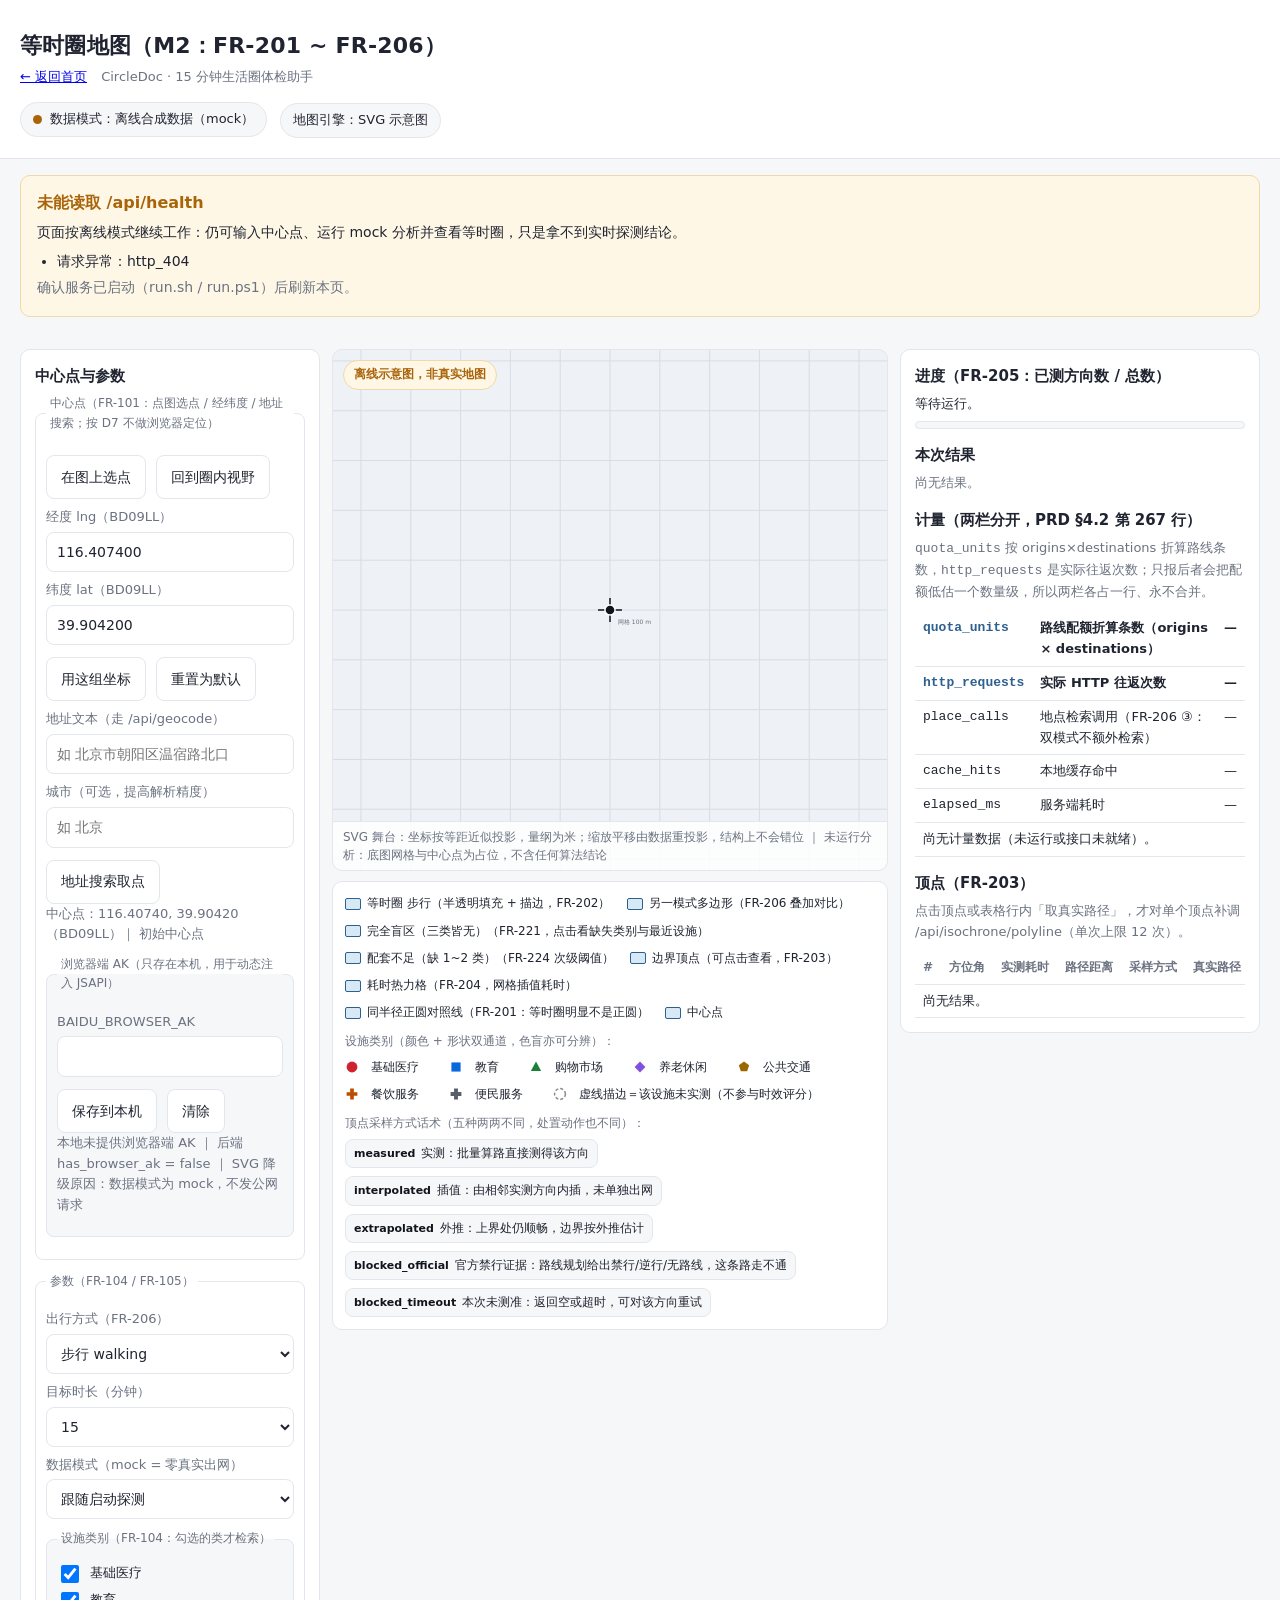
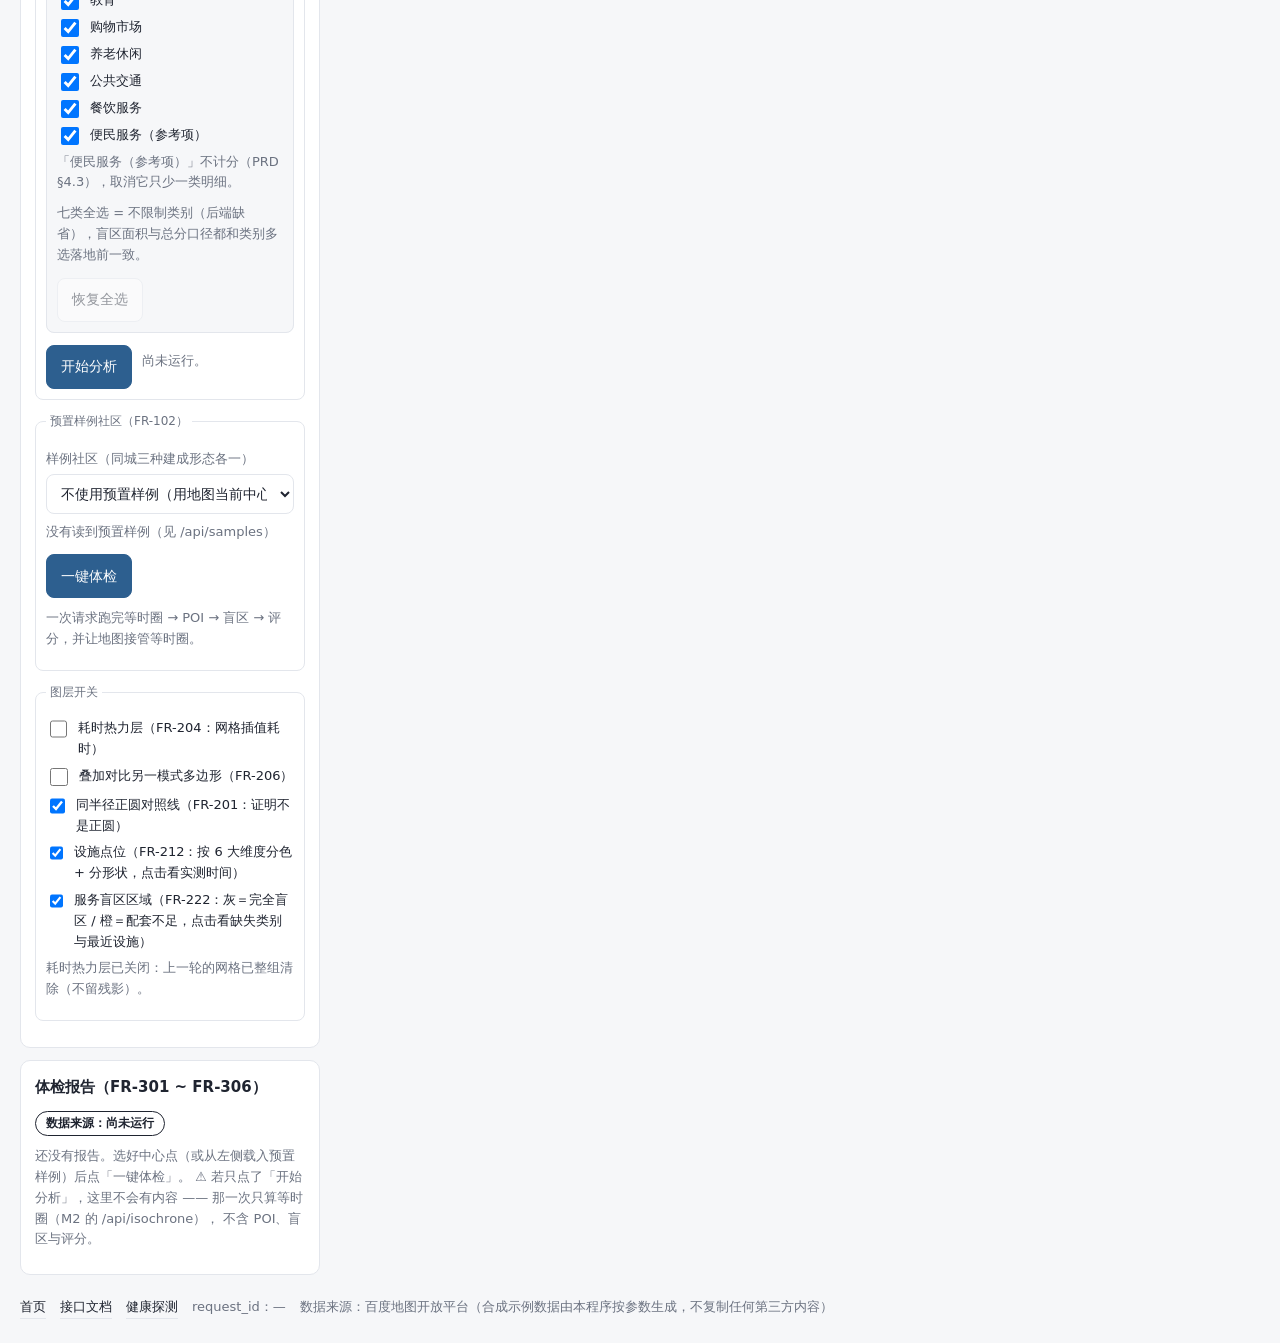
==== web/isochrone.html @ aae7b5dc "feat(mobile): FR-106 移动端底部抽屉，两档视口按 DevTools 实测回填 抽屉本体就是原有的 #controls / #readout / #report：移动端把它们转成 p" ====
<!doctype html>
<html lang="zh-CN">
  <head>
    <meta charset="utf-8" />
    <meta name="viewport" content="width=device-width, initial-scale=1" />
    <title>CircleDoc · 等时圈地图（M2）</title>
    <!--
      🔴 零外链纪律（PRD R12 / R13）—— 这一页**没有任何**公网 CDN 引用：
        · 样式 ./app.css + ./isochrone.css、脚本 ./isochrone.js 全是本地相对路径；
        · 百度 JSAPI 4.0 不写在 HTML 里，只在 `isochrone.js` 里**运行时动态注入**，
          注入条件为「数据模式 = live 且浏览器端 AK 已在本地提供 且 navigator.onLine」；
        · 注入失败 / 超时 / 离线 / 非 live 态 → 无损降级到本页自带的 SVG 舞台（FR-105 的
          「合成 SVG 示意图 + 离线示意图，非真实地图」标注），整页不白屏、不出红色报错。
      ⚠️ 为什么 JSAPI 不能 vendored：JS 运行时与地图瓦片都在百度侧动态签发，断网必挂，
      离线时连 `api.map.baidu.com/api` 都取不到（R13）。所以「能降级」不是加分项而是硬约束。
      ⚠️ 浏览器端 AK 为什么由页面本地提供：`infra/config.py` 的 `public_dict()` 只回
      `has_browser_ak` 布尔值、**永不下发 AK 值**，而后端只持有服务端类型 AK（FAQ 2639：
      两类 AK 混用报 status=203）。因此现场要用真地图时必须把浏览器端 AK 交给前端。
      本页把它存在 localStorage（可一键清除），既不进仓库也不进 HTML。
    -->
    <link rel="stylesheet" href="./app.css" />
    <link rel="stylesheet" href="./isochrone.css" />
    <link rel="stylesheet" href="./report.css" />
    <!-- 空 data: 图标：浏览器就不会去要 /favicon.ico（R12 零外链，且验收要求零 404 资源）。 -->
    <link rel="icon" href="data:," />
  </head>
  <body class="page-map">
    <header class="page-head">
      <h1>等时圈地图（M2：FR-201 ~ FR-206）</h1>
      <p class="sub">
        <a class="back" href="./index.html">← 返回首页</a>
        <span>CircleDoc · 15 分钟生活圈体检助手</span>
      </p>
      <div class="mode" id="mode-badge" data-mode="unknown">
        <span class="dot" aria-hidden="true"></span>
        <span id="mode-text">数据模式：读取中…</span>
      </div>
      <div class="engine" id="engine-badge" data-engine="svg">
        <span id="engine-text">地图引擎：SVG 示意图</span>
      </div>
    </header>

    <!-- FR-105 / FR-101：非实时态必须解释「为什么不是实时数据」，而不是抛错。 -->
    <section class="banner" id="banner" hidden aria-live="polite">
      <h2 id="banner-title">当前不是实时数据</h2>
      <p id="banner-message"></p>
      <ul id="banner-details"></ul>
      <p class="cta" id="banner-cta"></p>
    </section>

    <!-- FR-206 ①：跑第二轮**之前**必须显式提示双模式共用同一份 5,000 条/日 路线配额。 -->
    <section class="notice" id="quota-notice" hidden aria-live="polite">
      <h2 id="quota-title">骑行与步行共用同一份 5,000 条/日 路线配额</h2>
      <p id="quota-body"></p>
      <p class="cta" id="quota-meta"></p>
      <p class="actions">
        <button type="button" id="quota-confirm">确认配额可承担，运行第二轮</button>
        <button type="button" id="quota-cancel">先不跑</button>
      </p>
    </section>

    <main class="layout">
      <section class="panel" id="controls" aria-labelledby="controls-h">
        <h2 id="controls-h">中心点与参数</h2>

        <fieldset>
          <legend>中心点（FR-101：点图选点 / 经纬度 / 地址搜索；按 D7 不做浏览器定位）</legend>
          <p class="actions">
            <button
              type="button"
              id="pick-point"
              aria-pressed="false"
              title="开启后在图上点一处作为中心点"
            >
              在图上选点
            </button>
            <button type="button" id="recenter" title="把视野回到等时圈范围">回到圈内视野</button>
          </p>
          <label class="field">
            <span>经度 lng（BD09LL）</span>
            <input type="text" id="lng" inputmode="decimal" autocomplete="off" value="116.4074" />
          </label>
          <label class="field">
            <span>纬度 lat（BD09LL）</span>
            <input type="text" id="lat" inputmode="decimal" autocomplete="off" value="39.9042" />
          </label>
          <p class="actions">
            <button type="button" id="apply-lnglat">用这组坐标</button>
            <button type="button" id="reset-center">重置为默认</button>
          </p>
          <label class="field">
            <span>地址文本（走 /api/geocode）</span>
            <input type="text" id="addr" autocomplete="off" placeholder="如 北京市朝阳区温宿路北口" />
          </label>
          <label class="field">
            <span>城市（可选，提高解析精度）</span>
            <input type="text" id="city" autocomplete="off" placeholder="如 北京" />
          </label>
          <p class="actions"><button type="button" id="geocode">地址搜索取点</button></p>
          <p class="hint" id="center-readout">中心点：未设定。</p>

          <fieldset class="nested">
            <legend>浏览器端 AK（只存在本机，用于动态注入 JSAPI）</legend>
            <label class="field">
              <span>BAIDU_BROWSER_AK</span>
              <input type="text" id="browser-ak" autocomplete="off" spellcheck="false" />
            </label>
            <p class="actions">
              <button type="button" id="save-ak">保存到本机</button>
              <button type="button" id="clear-ak">清除</button>
            </p>
            <p class="hint" id="ak-state">未配置：地图走 SVG 示意图。</p>
          </fieldset>
        </fieldset>

        <fieldset>
          <legend>参数（FR-104 / FR-105）</legend>
          <label class="field">
            <span>出行方式（FR-206）</span>
            <select id="mode">
              <option value="walking" selected>步行 walking</option>
              <option value="riding">骑行 riding</option>
            </select>
          </label>
          <label class="field">
            <span>目标时长（分钟）</span>
            <select id="minutes">
              <option value="5">5</option>
              <option value="10">10</option>
              <option value="15" selected>15</option>
              <option value="30">30</option>
            </select>
          </label>
          <label class="field">
            <span>数据模式（mock = 零真实出网）</span>
            <select id="data-mode">
              <option value="" selected>跟随启动探测</option>
              <option value="live">live 实时</option>
              <option value="cache">cache 缓存优先</option>
              <option value="mock">mock 合成示例</option>
            </select>
          </label>
          <!--
            FR-104 设施类别多选。三条口径写在这里，改动前先读：
              1. `data-cat` 的取值与顺序 = 后端 `services/poi_categories.py` 的 `DIMENSION_ORDER`，
                 勾选框文案 = `DIMENSIONS[key]["label"]`，两边由 tests/test_web_smoke.py 逐一对账。
              2. `data-blind-cat` 标记 = 后端 `BLIND_TRIO_SUBCATS`（市场 / 药店 / 小学）实际住在
                 哪几个维度里。取消这几类会让 FR-221 的盲区判定把「这次没查」当成「附近没有」，
                 盲区面积被系统性高估 —— 前端在这里同步提示，后端在同一次响应的 `notes` 里
                 挂同样的警示（`services/analysis.py`），两边各说一遍是因为报告可能离线导出。
              3. 全七类勾选时**不传** `categories`（后端缺省即全七类）：传七个键会让同一中心点的
                 缓存换个键、白烧一次地点检索配额。
          -->
          <fieldset class="nested" id="categories">
            <legend>设施类别（FR-104：勾选的类才检索）</legend>
            <label class="check">
              <input type="checkbox" class="cat" data-cat="medical" data-blind-cat="1" checked />
              <span>基础医疗</span>
            </label>
            <label class="check">
              <input type="checkbox" class="cat" data-cat="education" data-blind-cat="1" checked />
              <span>教育</span>
            </label>
            <label class="check">
              <input type="checkbox" class="cat" data-cat="market" data-blind-cat="1" checked />
              <span>购物市场</span>
            </label>
            <label class="check">
              <input type="checkbox" class="cat" data-cat="leisure" checked />
              <span>养老休闲</span>
            </label>
            <label class="check">
              <input type="checkbox" class="cat" data-cat="transit" checked />
              <span>公共交通</span>
            </label>
            <label class="check">
              <input type="checkbox" class="cat" data-cat="food" checked />
              <span>餐饮服务</span>
            </label>
            <label class="check">
              <input type="checkbox" class="cat" data-cat="service_ref" checked />
              <span>便民服务（参考项）</span>
            </label>
            <p class="hint">
              「便民服务（参考项）」不计分（PRD §4.3），取消它只少一类明细。
            </p>
            <p class="hint" id="category-hint" data-state="all">
              七类全选 = 不限制类别（后端缺省），盲区面积与总分口径都和类别多选落地前一致。
            </p>
            <p class="actions">
              <button type="button" id="cat-all">恢复全选</button>
            </p>
          </fieldset>
          <p class="actions">
            <button type="button" id="run" class="primary">开始分析</button>
            <span class="hint" id="run-hint">尚未运行。</span>
          </p>
        </fieldset>

        <fieldset>
          <legend>预置样例社区（FR-102）</legend>
          <label class="field">
            <span>样例社区（同城三种建成形态各一）</span>
            <select id="sample-select">
              <option value="">读取中…</option>
            </select>
          </label>
          <p class="hint" id="sample-note">正在读取 /api/samples…</p>
          <p class="actions">
            <button type="button" id="run-analysis" class="primary">一键体检</button>
            <span class="hint" id="analysis-hint">
              一次请求跑完等时圈 → POI → 盲区 → 评分，并让地图接管等时圈。
            </span>
          </p>
        </fieldset>

        <fieldset>
          <legend>图层开关</legend>
          <label class="check">
            <input type="checkbox" id="heat" />
            <span>耗时热力层（FR-204：网格插值耗时）</span>
          </label>
          <label class="check">
            <input type="checkbox" id="compare" />
            <span>叠加对比另一模式多边形（FR-206）</span>
          </label>
          <label class="check">
            <input type="checkbox" id="show-reference" checked />
            <span>同半径正圆对照线（FR-201：证明不是正圆）</span>
          </label>
          <label class="check">
            <input type="checkbox" id="show-pois" checked />
            <span>设施点位（FR-212：按 6 大维度分色 + 分形状，点击看实测时间）</span>
          </label>
          <label class="check">
            <input type="checkbox" id="show-blind" checked />
            <span>服务盲区区域（FR-222：灰＝完全盲区 / 橙＝配套不足，点击看缺失类别与最近设施）</span>
          </label>
          <p class="hint" id="layer-hint">热力层与顶点只在有结果后可用。</p>
        </fieldset>
      </section>

      <section class="stage-wrap" id="stage-wrap">
        <div class="stage-area" id="stage-area">
          <!-- JSAPI 4.0 只在条件满足时把 <div id="map-live"> 交给 BMap.Map 渲染；不满足则隐藏。 -->
          <div id="map-live" hidden></div>
          <svg id="stage" role="img" aria-label="等时圈示意图舞台"></svg>
          <div class="stage-tag" id="stage-tag">离线示意图，非真实地图</div>
          <div class="stage-hint" id="stage-hint"></div>
          <div class="tooltip" id="tooltip" hidden role="status" aria-live="polite"></div>
        </div>
        <div class="legend" id="legend"></div>
      </section>

      <section class="panel" id="readout" aria-labelledby="progress-h">
        <h2 id="progress-h">进度（FR-205：已测方向数 / 总数）</h2>
        <p class="meter" id="progress-text">等待运行。</p>
        <div class="bar"><i id="progress-fill" style="width: 0%"></i></div>
        <ul id="progress-stages"></ul>

        <h2>本次结果</h2>
        <dl class="meta" id="result-meta"></dl>

        <h2>计量（两栏分开，PRD §4.2 第 267 行）</h2>
        <p class="hint" id="usage-hint">
          <code>quota_units</code> 按 origins×destinations 折算路线条数，<code>http_requests</code>
          是实际往返次数；只报后者会把配额低估一个数量级，所以两栏各占一行、永不合并。
        </p>
        <div class="table-wrap">
          <table class="usage" id="usage-table">
            <tbody></tbody>
          </table>
        </div>

        <h2>顶点（FR-203）</h2>
        <p class="hint" id="polyline-status">
          点击顶点或表格行内「取真实路径」，才对单个顶点补调 /api/isochrone/polyline（单次上限 12 次）。
        </p>
        <div class="table-wrap">
          <table class="vertices" id="vertices-table">
            <thead>
              <tr>
                <th scope="col">#</th>
                <th scope="col">方位角</th>
                <th scope="col">实测耗时</th>
                <th scope="col">路径距离</th>
                <th scope="col">采样方式</th>
                <th scope="col">真实路径</th>
              </tr>
            </thead>
            <tbody></tbody>
          </table>
        </div>

        <noscript>
          <p class="banner-static">
            未启用 JavaScript：本页的等时圈渲染依赖脚本。可直接访问
            <code>POST /api/isochrone</code> 取 GeoJSON 多边形。
          </p>
        </noscript>
      </section>

      <!-- M4 体检报告面板（FR-301 ~ FR-306 / FR-213 / FR-223）。
           数据全部来自 POST /api/analysis 的那一份响应；前端不做任何再计算。
           环境检测不通过时（脚本没加载）这里就是一块空的隐藏区，不会挡住地图。 -->
      <section class="panel" id="report" aria-labelledby="report-h">
        <div class="report-head">
          <h2 id="report-h">体检报告（FR-301 ~ FR-306）</h2>
          <span class="source-badge" id="source-badge" data-source="unknown">数据来源：尚未运行</span>
        </div>

        <p class="hint" id="report-empty">
          还没有报告。选好中心点（或从左侧载入预置样例）后点「一键体检」。
          ⚠️ 若只点了「开始分析」，这里不会有内容 —— 那一次只算等时圈（M2 的 /api/isochrone），
          不含 POI、盲区与评分。
        </p>

        <div id="report-body" hidden>
          <h3>综合评分</h3>
          <div class="score-card" id="score-card"></div>

          <h3>结论摘要（FR-304）</h3>
          <ul id="summary-list"></ul>

          <h3>图表（FR-302 雷达图 / FR-303 柱状图）</h3>
          <div class="charts">
            <div class="chart-box">
              <h3>六维得分雷达</h3>
              <div id="radar-chart"></div>
            </div>
            <div class="chart-box">
              <h3>各类设施最近步行时间 vs 阈值</h3>
              <div id="bar-chart"></div>
              <p class="hint" id="bar-note"></p>
            </div>
          </div>

          <h3>设施明细（FR-213）</h3>
          <div class="poi-toolbar">
            <label>
              <span>维度筛选</span>
              <select id="poi-category">
                <option value="">全部维度</option>
              </select>
            </label>
            <span class="hint" id="poi-count"></span>
          </div>
          <div class="table-wrap">
            <table class="poi" id="poi-table">
              <thead>
                <tr>
                  <th scope="col" data-sort="name">名称</th>
                  <th scope="col" data-sort="category">类别</th>
                  <th scope="col">官方分类</th>
                  <th scope="col" data-sort="distance">直线距离</th>
                  <th scope="col" data-sort="minutes">实测步行时间</th>
                  <th scope="col" data-sort="polygon">落圈</th>
                  <th scope="col" data-sort="measured">实测状态</th>
                  <th scope="col">经度</th>
                  <th scope="col">纬度</th>
                </tr>
              </thead>
              <tbody></tbody>
            </table>
          </div>

          <h3>服务盲区（FR-221 / FR-222 / FR-223 / FR-224）</h3>
          <p class="hint" id="blind-summary"></p>
          <ul class="blind-list" id="blind-list"></ul>

          <h3>计量与预算断言（§6.1 / §6.2）</h3>
          <p class="hint">
            三栏分开统计：<code>place_calls</code>（地点检索，最稀缺）、
            <code>quota_units</code>（按 origins×destinations 折算）、
            <code>http_requests</code>（真实往返）。混成一个数字会把配额消耗低估一个数量级。
          </p>
          <div class="table-wrap">
            <table class="usage" id="analysis-usage">
              <tbody></tbody>
            </table>
          </div>
          <p class="hint" id="analysis-assertions"></p>

          <h3>口径与提示</h3>
          <ul class="hint" id="analysis-notes"></ul>

          <h3>导出（FR-305）</h3>
          <p class="actions">
            <button type="button" id="export-json">导出结果 JSON</button>
            <button type="button" id="export-csv">导出设施明细 CSV</button>
            <button type="button" id="export-blind-csv">导出盲区清单 CSV</button>
            <span class="hint" id="export-hint"></span>
          </p>
        </div>
      </section>
      <!--
        FR-106 移动端底部抽屉的把手条。三条口径写在这里：
          1. **只在 `body[data-sheet-mode="mobile"]` 下出现**，而这个属性由 `isochrone.js` 按
             `matchMedia("(max-width: 768px)")` 设置。桌面是 `display: none`，不用 `hidden` 属性
             是因为 `[hidden]` 会被 `.sheet-bar { display: flex }` 直接盖掉（属性选择器与类选择器
             同权重、比大小看写序），留一个靠 JS 同步的开关比和 UA 样式表抢优先级稳。
          2. 抽屉本体**不在这里**，就是上面那三块面板（`#controls` / `#readout` / `#report`）：
             移动端把它们转成 `position: fixed` 的层，位移只用 `transform: translateY()`——
             不引第三方滑动库（R15 的工程措施）。DOM 不搬家，桌面三栏布局逐字节不变。
          3. 键盘与读屏只走这三个 `button`（`aria-controls` + `aria-expanded` 由 JS 同步）；
             拖拽条 `#sheet-grip` 是 `aria-hidden="true"` 的装饰性增强——它能做的事，按钮都能做。
      -->
      <div class="sheet-bar" id="sheet-bar">
        <button type="button" class="sheet-tab" data-sheet="controls" aria-controls="controls" aria-expanded="false">
          参数
        </button>
        <button type="button" class="sheet-tab" data-sheet="readout" aria-controls="readout" aria-expanded="false">
          进度
        </button>
        <button type="button" class="sheet-tab" data-sheet="report" aria-controls="report" aria-expanded="false">
          报告
        </button>
        <span class="sheet-grip" id="sheet-grip" aria-hidden="true">拖动展开 / 收起</span>
      </div>
    </main>

    <footer class="page-foot">
      <a href="./index.html">首页</a>
      <a href="/api/docs">接口文档</a>
      <a href="/api/health">健康探测</a>
      <span id="request-id-foot">request_id：—</span>
      <span>数据来源：百度地图开放平台（合成示例数据由本程序按参数生成，不复制任何第三方内容）</span>
    </footer>

    <script src="./isochrone.js" defer></script>
    <!-- M4 报告面板：独立文件，通过 window.CircleDocMap 的接口与地图页协作（见 isochrone.js 末尾）。
         defer 保证它在 isochrone.js 之后执行，这样 `boot()` 已经建好 el/state。 -->
    <script src="./report.js" defer></script>
  </body>
</html>
---- web/app.css ----
/* CircleDoc 首页样式：只做「零配置时一眼看清现在是什么模式」这一件事。
   🔴 不引外部字体、不引任何 CDN（PRD R12）；字体一律走系统栈，M4 的图表样式另起文件。 */

:root {
  --bg: #f6f7f9;
  --fg: #1f2430;
  --muted: #6b7280;
  --line: #e3e6ec;
  --card: #ffffff;
  --ok: #1c7d55;
  --warn: #a9640a;
  --warn-bg: #fff7e6;
  --warn-line: #f0d9a8;
  --ok-bg: #eaf6f0;
  --ok-line: #cfe6da;
}

* {
  box-sizing: border-box;
}

body {
  margin: 0;
  background: var(--bg);
  color: var(--fg);
  font: 15px/1.6 "Segoe UI", "Microsoft YaHei", "PingFang SC", system-ui, sans-serif;
}

.page-head {
  padding: 28px 20px 20px;
  background: var(--card);
  border-bottom: 1px solid var(--line);
}

.page-head h1 {
  margin: 0;
  font-size: 22px;
  letter-spacing: 0.2px;
}

.sub {
  margin: 4px 0 14px;
  color: var(--muted);
  font-size: 13px;
}

.mode {
  display: inline-flex;
  align-items: center;
  gap: 8px;
  padding: 6px 12px;
  border: 1px solid var(--line);
  border-radius: 999px;
  background: var(--bg);
  font-size: 13px;
}

.mode .dot {
  width: 9px;
  height: 9px;
  border-radius: 50%;
  background: var(--muted);
}

.mode[data-mode="live"] .dot {
  background: var(--ok);
}

.mode[data-mode="cache"] .dot,
.mode[data-mode="mock"] .dot {
  background: var(--warn);
}

.banner {
  margin: 16px 20px;
  padding: 14px 16px;
  border: 1px solid var(--warn-line);
  border-radius: 10px;
  background: var(--warn-bg);
}

/* 关键：降级用的是「警示」而不是「报错」——§6.2 要求零配置首页不出现红色报错。 */
.banner[data-level="ok"] {
  border-color: var(--ok-line);
  background: var(--ok-bg);
}

.banner h2 {
  margin: 0 0 6px;
  font-size: 16px;
  color: var(--warn);
}

.banner[data-level="ok"] h2 {
  color: var(--ok);
}

.banner p,
.banner li {
  margin: 4px 0;
  font-size: 14px;
}

.banner ul {
  margin: 6px 0 0;
  padding-left: 20px;
}

.cta {
  color: var(--muted);
  font-size: 13px;
}

main {
  padding: 4px 20px 28px;
}

.card {
  margin-top: 12px;
  padding: 16px;
  border: 1px solid var(--line);
  border-radius: 10px;
  background: var(--card);
}

.card h2 {
  margin: 0 0 8px;
  font-size: 16px;
}

.hint {
  margin: 0 0 10px;
  color: var(--muted);
  font-size: 13px;
}

.table-wrap {
  overflow-x: auto;
}

.svc {
  width: 100%;
  border-collapse: collapse;
  font-size: 14px;
}

.svc th,
.svc td {
  padding: 8px 10px;
  border-bottom: 1px solid var(--line);
  text-align: left;
  vertical-align: top;
}

.svc th {
  color: var(--muted);
  font-weight: 600;
  font-size: 13px;
  white-space: nowrap;
}

.svc td.state {
  white-space: nowrap;
}

.svc td.state[data-available="true"] {
  color: var(--ok);
}

.svc td.state[data-available="false"] {
  color: var(--warn);
}

.actions {
  display: flex;
  align-items: center;
  gap: 10px;
  margin: 12px 0 0;
  flex-wrap: wrap;
}

button {
  padding: 9px 14px;
  min-height: 44px;
  border: 1px solid var(--line);
  border-radius: 8px;
  background: var(--card);
  color: var(--fg);
  font: inherit;
  font-size: 14px;
  cursor: pointer;
}

button:hover {
  border-color: var(--muted);
}

button:disabled {
  cursor: progress;
  opacity: 0.6;
}

.banner-static {
  margin: 12px 0;
  color: var(--muted);
  font-size: 13px;
}

.page-foot {
  display: flex;
  gap: 14px;
  align-items: baseline;
  flex-wrap: wrap;
  margin-top: 14px;
  color: var(--muted);
  font-size: 13px;
}

.page-foot a {
  color: var(--fg);
  text-decoration: none;
  border-bottom: 1px solid var(--line);
}

@media (max-width: 480px) {
  .page-head,
  .banner,
  main {
    padding-left: 14px;
    padding-right: 14px;
  }

  .banner {
    margin-left: 14px;
    margin-right: 14px;
  }
}
---- web/isochrone.css ----
/* CircleDoc M2：等时圈地图页样式（web/isochrone.css）
   🔴 零外链（R12）：不引外部字体、不引任何 CDN；配色沿用首页 app.css 的 token，
   只在 .page-map 作用域内补地图页专用的变量。降级用的是「警示」而不是「报错」，
   所以这里刻意没有 red/danger 级别的状态色——红色只出现在热力图的「耗时长」一端。 */

.page-map {
  --poly: #2d5f8f;
  --poly-fill: rgba(95, 168, 216, 0.25);
  --poly-riding: #2f6f4f;
  --real-path: #b45309;
  --stage-bg: #eef1f5;
  --stage-line: #d7dde6;
  --ink-strong: #10141c;
}

/* 首页顶栏多出来的「地图引擎」徽标：一眼看出现在是真图还是示意图。 */
.engine {
  display: inline-flex;
  align-items: center;
  margin-left: 8px;
  padding: 6px 12px;
  border: 1px solid var(--line);
  border-radius: 999px;
  background: var(--bg);
  font-size: 13px;
}

.engine[data-engine="live"] {
  border-color: var(--ok-line);
  background: var(--ok-bg);
  color: var(--ok);
}

.engine[data-engine="loading"] {
  color: var(--muted);
}

.engine[data-engine="failed"] {
  border-color: var(--warn-line);
  background: var(--warn-bg);
  color: var(--warn);
}

.back {
  margin-right: 10px;
}

/* FR-206：第二轮之前的配额提示条（警示色，不用报错色）。 */
.notice {
  margin: 16px 20px 0;
  padding: 14px 16px;
  border: 1px solid var(--warn-line);
  border-left: 4px solid var(--warn);
  border-radius: 10px;
  background: var(--warn-bg);
}

.notice h2 {
  margin: 0 0 6px;
  font-size: 15px;
  color: var(--warn);
}

.notice p {
  margin: 4px 0;
  font-size: 14px;
}

.notice code {
  font-size: 13px;
}

/* 桌面三栏：参数 / 地图 / 读数。窄屏（769~1100 px，以及移动端无 JS 的降级路径）改纵向堆叠；
   ≤ 768 px 且有脚本时，三块面板改由文末 FR-106 的底部抽屉接管。 */
.layout {
  display: grid;
  grid-template-columns: minmax(260px, 300px) minmax(0, 1fr) minmax(280px, 360px);
  gap: 12px;
  align-items: start;
  padding: 16px 20px 8px;
}

.panel {
  padding: 14px;
  border: 1px solid var(--line);
  border-radius: 10px;
  background: var(--card);
}

.panel h2 {
  margin: 14px 0 6px;
  font-size: 15px;
}

.panel h2:first-child {
  margin-top: 0;
}

fieldset {
  margin: 0 0 12px;
  padding: 10px;
  border: 1px solid var(--line);
  border-radius: 8px;
}

fieldset.nested {
  margin-top: 10px;
  background: var(--bg);
}

legend {
  padding: 0 4px;
  color: var(--muted);
  font-size: 12px;
}

.field {
  display: block;
  margin: 8px 0;
  font-size: 13px;
}

.field > span {
  display: block;
  margin-bottom: 4px;
  color: var(--muted);
}

input[type="text"],
select {
  width: 100%;
  min-height: 40px;
  padding: 8px 10px;
  border: 1px solid var(--line);
  border-radius: 8px;
  background: var(--card);
  color: var(--fg);
  font: inherit;
  font-size: 14px;
}

.page-map button.tiny {
  min-height: 32px;
  padding: 4px 8px;
  font-size: 12px;
}

.page-map button.primary {
  border-color: var(--poly);
  background: var(--poly);
  color: #fff;
}

.page-map button.on {
  border-color: var(--warn);
  background: var(--warn-bg);
  color: var(--warn);
}

.check {
  display: flex;
  align-items: flex-start;
  gap: 8px;
  margin: 6px 0;
  font-size: 13px;
}

.check input {
  width: 18px;
  height: 18px;
  margin-top: 2px;
}

/* FR-104 类别勾选的口径提示。三态由 `isochrone.js:renderCategoryHint()` 写在 data-state 上，
   颜色不落在 JS 里（改配色不该动判定逻辑）。`hurt` / `none` 会改变结论的可比性，
   所以必须比 `.hint` 的灰色响；`subset` 是「省配额但口径仍可比」，用琥珀色就够。 */
#category-hint[data-state="hurt"],
#category-hint[data-state="none"] {
  color: #cf222e;
  font-weight: 600;
}

#category-hint[data-state="subset"] {
  color: var(--warn);
}

#categories .check {
  margin: 4px 0;
}

#cat-all:disabled {
  opacity: 0.45;
}

/* 舞台：SVG 与 JSAPI 容器叠在同一块定位区里，永远只有一个可见。 */
.stage-area {
  position: relative;
  height: clamp(320px, 58vh, 620px);
  border: 1px solid var(--line);
  border-radius: 10px;
  background: var(--stage-bg);
  overflow: hidden;
}

#stage,
#map-live {
  position: absolute;
  inset: 0;
  width: 100%;
  height: 100%;
}

#stage {
  touch-action: none; /* R15：手势交给 pointer 事件，不让浏览器抢去滚动 */
  cursor: crosshair;
}

#map-live {
  background: #dfe6ee;
}

.stage-tag {
  position: absolute;
  top: 10px;
  left: 10px;
  padding: 4px 10px;
  border: 1px solid var(--warn-line);
  border-radius: 999px;
  background: var(--warn-bg);
  color: var(--warn);
  font-size: 12px;
  font-weight: 600;
}

.stage-hint {
  position: absolute;
  bottom: 0;
  left: 0;
  right: 0;
  padding: 6px 10px;
  background: rgba(255, 255, 255, 0.86);
  border-top: 1px solid var(--line);
  color: var(--muted);
  font-size: 12px;
  line-height: 1.5;
}

.tooltip {
  position: absolute;
  z-index: 3;
  max-width: 280px;
  padding: 10px 12px;
  border: 1px solid var(--line);
  border-radius: 8px;
  background: var(--card);
  box-shadow: 0 6px 20px rgba(16, 20, 28, 0.16);
  font-size: 13px;
}

.tooltip h3 {
  margin: 0 0 4px;
  font-size: 13px;
  color: var(--ink-strong);
}

.tooltip ul {
  margin: 0;
  padding-left: 16px;
}

.tooltip li {
  margin: 2px 0;
}

/* SVG 图层 */
.grid-line {
  stroke: var(--stage-line);
  stroke-width: 1;
  vector-effect: non-scaling-stroke;
}

.grid-label {
  fill: var(--muted);
  font-size: 12px;
}

.ref-circle {
  fill: none;
  stroke: #9aa3af;
  stroke-style: dashed;
  stroke-dasharray: 6 6;
  stroke-width: 1;
  vector-effect: non-scaling-stroke;
}

.heat-cell {
  stroke: rgba(16, 20, 28, 0.08);
  stroke-width: 1;
  vector-effect: non-scaling-stroke;
}

.poly {
  fill: var(--poly-fill);
  stroke: var(--poly);
  stroke-width: 2;
  stroke-linejoin: round;
}

.poly-riding {
  fill: rgba(87, 183, 138, 0.24);
  stroke: var(--poly-riding);
}

#g-other .poly {
  stroke-dasharray: 7 5;
  fill-opacity: 0.4;
}

.vertex {
  fill: #fff;
  stroke: var(--poly);
  stroke-width: 2;
  cursor: pointer;
  vector-effect: non-scaling-stroke;
}

/* --- FR-222 盲区图层 --------------------------------------------------------------------- */
/* 填充与描边由 JS 按 level 内联写入（与 JSAPI 那条路径共用同一份 BLIND_STYLE），
   这里只补交互态 —— 两处各写一份配色迟早会分叉。 */
.blind-block {
  cursor: pointer;
}

.blind-block:hover,
.blind-block:focus {
  fill-opacity: 0.65;
  stroke-width: 2.5;
  outline: none;
}

/* --- FR-212 POI 图层 --------------------------------------------------------------------- */
.poi {
  cursor: pointer;
}

.poi:hover > *,
.poi:focus > * {
  stroke: #111827;
  stroke-width: 2;
  outline: none;
}

/* 图例里的形状小样：固定 14×14，与地图上的缩放无关。 */
.poi-swatch {
  vertical-align: -2px;
  margin-right: 6px;
}

.legend-pois li {
  display: inline-flex;
  align-items: center;
  margin-right: 14px;
}

.vertex:hover,
.vertex:focus {
  stroke: var(--ink-strong);
  outline: none;
}

.vertex.sample-blocked_official {
  fill: #6b7280;
  stroke: #3f4652;
}

.vertex.sample-blocked_timeout {
  fill: #fff7e6;
  stroke: #a9640a;
  stroke-dasharray: 3 3;
}

.vertex.sample-interpolated {
  fill: #eef1f5;
}

.vertex.sample-extrapolated {
  stroke-dasharray: 3 3;
}

.real-path {
  fill: none;
  stroke: var(--real-path);
  stroke-width: 3;
  stroke-linecap: round;
  opacity: 0.9;
}

.cross {
  stroke: var(--ink-strong);
  stroke-width: 1.5;
  vector-effect: non-scaling-stroke;
}

.center-dot {
  fill: var(--ink-strong);
  stroke: #fff;
  stroke-width: 1.5;
  vector-effect: non-scaling-stroke;
}

/* 图例 */
.legend {
  margin-top: 10px;
  padding: 12px;
  border: 1px solid var(--line);
  border-radius: 10px;
  background: var(--card);
  font-size: 12px;
}

.legend-list,
.sample-list {
  display: flex;
  flex-wrap: wrap;
  gap: 8px 16px;
  margin: 0;
  padding: 0;
  list-style: none;
}

.legend-list li {
  display: flex;
  align-items: center;
  gap: 6px;
}

.chip {
  display: flex;
  align-items: baseline;
  gap: 6px;
  padding: 4px 8px;
  border: 1px solid var(--line);
  border-radius: 8px;
  background: var(--bg);
}

.chip b {
  font-size: 11px;
  color: var(--ink-strong);
}

.legend-h {
  margin: 10px 0 6px;
  color: var(--muted);
}

.swatch {
  display: inline-block;
  width: 16px;
  height: 12px;
  border: 1px solid var(--poly);
  border-radius: 2px;
  background: var(--poly-fill);
}

.swatch-other {
  border-style: dashed;
  border-color: var(--poly-riding);
}

.swatch-vertex {
  width: 12px;
  height: 12px;
  border-radius: 50%;
  background: #fff;
}

.swatch-heat {
  border-color: #a9640a;
  background: linear-gradient(90deg, #35c46b, #e6c22e, #d9534f);
}

.swatch-ref {
  border-style: dashed;
  border-color: #9aa3af;
  background: transparent;
}

.swatch-center {
  width: 12px;
  height: 12px;
  border-radius: 50%;
  border-color: var(--ink-strong);
  background: var(--ink-strong);
}

/* FR-222 的两级阈值图例色块（与 JS 的 BLIND_STYLE 同色） */
.swatch-blind {
  border-color: #4a4a4a;
  background: rgba(110, 110, 110, 0.45);
}

.swatch-insufficient {
  border-color: #a86400;
  background: rgba(209, 134, 22, 0.3);
}

/* 进度条（FR-205）：只做「已测/总数」的可视化，不承诺流式精度。 */
.meter {
  margin: 0 0 6px;
  font-size: 13px;
}

.bar {
  height: 8px;
  border: 1px solid var(--line);
  border-radius: 999px;
  background: var(--bg);
  overflow: hidden;
}

.bar i {
  display: block;
  height: 100%;
  background: var(--poly);
}

#progress-stages {
  margin: 8px 0 0;
  padding-left: 18px;
  font-size: 12px;
  color: var(--muted);
}

dl.meta {
  display: grid;
  grid-template-columns: 130px minmax(0, 1fr);
  gap: 4px 8px;
  margin: 0;
  font-size: 13px;
}

dl.meta dt {
  color: var(--muted);
}

dl.meta dd {
  margin: 0;
  word-break: break-all;
}

dl.meta dd.empty {
  color: var(--muted);
}

table.usage,
table.vertices {
  width: 100%;
  border-collapse: collapse;
  font-size: 13px;
}

table.usage td,
table.vertices td,
table.vertices th {
  padding: 6px 8px;
  border-bottom: 1px solid var(--line);
  text-align: left;
  vertical-align: top;
}

table.usage td.metric {
  font-family: ui-monospace, Consolas, monospace;
  white-space: nowrap;
}

table.usage td.value {
  text-align: right;
  font-variant-numeric: tabular-nums;
  white-space: nowrap;
}

/* 配额两栏（quota_units / http_requests）加粗：这是 PRD 第 267 行的验收点。 */
table.usage tr.key td {
  font-weight: 600;
}

table.usage tr.key td.metric {
  color: var(--poly);
}

table.vertices th {
  color: var(--muted);
  font-size: 12px;
  font-weight: 600;
  white-space: nowrap;
}

table.vertices td.sample .raw {
  color: var(--muted);
  font-size: 11px;
}

table.vertices td.sample.sample-blocked_official div:first-child {
  color: #4b5563;
}

table.vertices td.sample.sample-blocked_timeout div:first-child {
  color: var(--warn);
}

.page-foot {
  padding: 0 20px 24px;
}

@media (max-width: 1100px) {
  .layout {
    grid-template-columns: minmax(0, 1fr);
  }

  dl.meta {
    grid-template-columns: 140px minmax(0, 1fr);
  }
}

@media (max-width: 480px) {
  .layout,
  .notice {
    padding-left: 12px;
    padding-right: 12px;
    margin-left: 12px;
    margin-right: 12px;
  }

  .stage-area {
    height: 340px;
  }

  input[type="text"],
  select,
  .page-map button {
    min-height: 44px; /* FR-106：点击热区 ≥ 44 px */
  }
}

/* ---------------------------------------------------------------------------------------------
   FR-106 移动端底部抽屉（≤ 768 px）

   三条与实现绑定的口径，改样式前先读：

   1. **开关是 `body[data-sheet-mode="mobile"]`，不是媒体查询。** 这个属性由 `isochrone.js` 按
      `matchMedia("(max-width: 768px)")` 写，于是「断点在哪」全项目只有一处真值（JS 里那个 768）。
      副作用是**无 JS 时抽屉不出现**，三块面板回到正常流里堆叠——这是刻意的降级：
      抽屉的意义是「地图占满首屏 + 面板浮在下方」，没有脚本就没人管浮层，硬摆一个
      `translateY(100%)` 的面板等于把参数与报告**永久藏到屏幕外**。
   2. **位移只用 `transform: translateY()`**（R15 的工程措施：不引第三方滑动库），
      收起态是 `calc(100% + var(--sheet-bar-h))`——多出把手条那一段，是为了让面板连自己
      的圆角顶边都不露，否则 1  px 的残边会被读成「有个东西被切住了」。
   3. **一次只开一块面板**，把手条三个按钮就是唯一的切换入口，`aria-expanded` 由 JS 同步。
      三块面板都 `position: fixed` 叠在同一个底边，同时开会互相盖住，
      所以「开谁」这个状态必须只有一个值，而不是三个独立布尔。
   --------------------------------------------------------------------------------------------- */

.sheet-bar {
  display: none;
}

.page-map[data-sheet-mode="mobile"] {
  --sheet-bar-h: 52px;
  --sheet-max-h: 66vh;
  padding-bottom: calc(var(--sheet-bar-h) + 16px);
}

.page-map[data-sheet-mode="mobile"] .layout {
  display: block;
  padding: 8px 10px 0;
}

/* 🔴 首屏要让给地图，所以页头/横幅/配额条在移动端必须压扁。这组数值不是拍出来的：
   375×667 上按桌面版式实测是 `.page-head` 227 px + `.banner` 210 px + `#legend` 640 px，
   地图被挤到只剩 240 px，等于「抽屉做好了但地图不占满首屏」。全部限定在
   `[data-sheet-mode="mobile"]` 里，桌面板式一个字节都不动。 */
.page-map[data-sheet-mode="mobile"] .page-head {
  padding: 10px 12px 8px;
}

.page-map[data-sheet-mode="mobile"] .page-head h1 {
  font-size: 15px;
  line-height: 1.35;
}

/* 标语是重复信息，但「← 返回首页」是移动端唯一的导航入口：只藏 span，不藏整段。 */
.page-map[data-sheet-mode="mobile"] .sub {
  margin: 2px 0 8px;
  font-size: 12px;
}

.page-map[data-sheet-mode="mobile"] .sub span {
  display: none;
}

/* 徽标本来就是 inline-flex；缩到 11 px 才可能并排落在同一行，掉到第二行就是白挤 20 px。 */
.page-map[data-sheet-mode="mobile"] .mode,
.page-map[data-sheet-mode="mobile"] .engine {
  padding: 3px 8px;
  font-size: 11px;
}

.page-map[data-sheet-mode="mobile"] .engine {
  margin-left: 6px;
}

/* 横幅 / 配额条可能写得很长的解释文本：封顶后让它内部滚动，而不是把地图顶出首屏。 */
.page-map[data-sheet-mode="mobile"] .banner,
.page-map[data-sheet-mode="mobile"] .notice {
  max-height: 24vh;
  margin: 8px 10px;
  padding: 8px 10px;
  overflow-y: auto;
  overscroll-behavior: contain;
}

.page-map[data-sheet-mode="mobile"] .banner h2,
.page-map[data-sheet-mode="mobile"] .notice h2 {
  font-size: 13px;
}

.page-map[data-sheet-mode="mobile"] .banner p,
.page-map[data-sheet-mode="mobile"] .banner li,
.page-map[data-sheet-mode="mobile"] .notice p {
  font-size: 12px;
}

/* 图例在首屏之下、靠滚动才看到，**不参与**地图高度计算；这里只做轻度压缩，免得整页拉得过长。 */
.page-map[data-sheet-mode="mobile"] .legend {
  margin-top: 8px;
  padding: 8px;
  font-size: 11px;
}

.page-map[data-sheet-mode="mobile"] .legend-list,
.page-map[data-sheet-mode="mobile"] .sample-list {
  gap: 4px 10px;
}

/* FR-106 热区：勾选框本体只有 18 px，但整行 `<label class="check">` 才是原生点击目标，
   所以「撑到 44 px」必须作用在行上而不是 input 上。`align-items` 一起改成 center，
   否则 44 px 高的行里那个 18 px 的框会顶在上沿，看着像按不准。 */
.page-map[data-sheet-mode="mobile"] .check,
.page-map[data-sheet-mode="mobile"] #categories .check {
  align-items: center;
  min-height: 44px;
  margin: 0;
  font-size: 14px;
}

.page-map[data-sheet-mode="mobile"] .check input {
  width: 22px;
  height: 22px;
  margin-top: 0;
}

/* 可点的文字链接也是热区：`.back`（返回首页）与页脚三条链接本质是移动端的导航，
   行高只有 ~16 px 就是按不准的东西。用 `inline-flex + min-height` 而不是加 padding，
   因为垂直 padding 会把基线推歪、字看起来往下掉。 */
.page-map[data-sheet-mode="mobile"] .back,
.page-map[data-sheet-mode="mobile"] .page-foot a {
  display: inline-flex;
  align-items: center;
  min-height: 44px;
}

.page-map[data-sheet-mode="mobile"] .page-foot a {
  padding: 0 6px;
}

/* 地图占满首屏：可用高度由 JS 量出（视口 − stage-area 的上边界 − 把手条），CSS 只兜一个比例值。 */
.page-map[data-sheet-mode="mobile"] .stage-area {
  height: var(--map-h, 56vh);
}

.page-map[data-sheet-mode="mobile"] #controls,
.page-map[data-sheet-mode="mobile"] #readout,
.page-map[data-sheet-mode="mobile"] #report {
  position: fixed;
  z-index: 20;
  right: 0;
  bottom: var(--sheet-bar-h);
  left: 0;
  max-height: var(--sheet-max-h);
  margin: 0;
  padding: 16px 14px 20px;
  overflow-y: auto;
  overscroll-behavior: contain;
  border-color: var(--line);
  border-width: 1px 1px 0;
  border-radius: 14px 14px 0 0;
  box-shadow: 0 -10px 26px rgba(16, 20, 28, 0.18);
  transform: translateY(calc(100% + var(--sheet-bar-h)));
  transition:
    transform 0.2s ease-out,
    visibility 0s linear 0.2s;
  visibility: hidden;
}

.page-map[data-sheet-mode="mobile"][data-sheet-open="controls"] #controls,
.page-map[data-sheet-mode="mobile"][data-sheet-open="readout"] #readout,
.page-map[data-sheet-mode="mobile"][data-sheet-open="report"] #report {
  transform: translateY(0);
  visibility: visible;
  transition: transform 0.2s ease-out;
}

/* 拖拽中：位移由 JS 逐帧写在 style.transform 上，所以这里必须关掉过渡，否则手感是「黏的」。 */
.page-map[data-sheet-mode="mobile"] .sheet-dragging {
  transition: none;
}

.page-map[data-sheet-mode="mobile"] .sheet-bar {
  position: fixed;
  z-index: 21;
  right: 0;
  bottom: 0;
  left: 0;
  display: flex;
  gap: 6px;
  align-items: stretch;
  height: var(--sheet-bar-h);
  padding: 4px 8px calc(4px + env(safe-area-inset-bottom, 0px));
  background: var(--card);
  border-top: 1px solid var(--line);
}

.page-map[data-sheet-mode="mobile"] .sheet-tab {
  flex: 1;
  min-height: 44px; /* 热区 ≥ 44 px：把手条就是移动端唯一的导航 */
  padding: 0 6px;
  font-weight: 600;
}

.page-map[data-sheet-mode="mobile"] .sheet-tab[aria-expanded="true"] {
  color: var(--accent, #2d5f8f);
  border-color: currentColor;
}

.page-map[data-sheet-mode="mobile"] .sheet-grip {
  flex: 0 0 104px;
  display: flex;
  align-items: center;
  justify-content: center;
  min-height: 44px;
  color: var(--muted);
  font-size: 12px;
  user-select: none;
  touch-action: none; /* 否则拖拽会被浏览器判成纵向滚动，pointermove 直接不发 */
}

/* R15：模拟不出真实手指惯性，但「动效致晕」这条是无条件的。 */
@media (prefers-reduced-motion: reduce) {
  .page-map[data-sheet-mode="mobile"] #controls,
  .page-map[data-sheet-mode="mobile"] #readout,
  .page-map[data-sheet-mode="mobile"] #report {
    transition: none;
  }
}
---- web/report.css ----
/*
 * web/report.css —— M4 体检报告面板样式（FR-301 ~ FR-306）。
 *
 * 三条纪律：
 *   1. 零外部字体 / 零图片 / 零 CDN（R12）：只用系统字体与纯 CSS 画出的斜纹，
 *      总资源可控，断网时不会因为一个字体请求把整块报告拖成半成品。
 *   2. 图表是手绘 SVG（见 report.js 的说明），所以这里只给 class 上色，
 *      不给任何图表库留钩子。
 *   3. 颜色不是唯一信息通道：盲区/配套不足、超阈值柱、未实测柱都同时有**文字**标注，
 *      色盲与黑白打印下依然可读（§6.3 的可读性要求）。
 */

#report .report-head {
  display: flex;
  flex-wrap: wrap;
  align-items: baseline;
  gap: 12px;
  margin-bottom: 10px;
}

#report .report-head h2 {
  margin: 0;
}

/* FR-306 数据来源徽标：live / cache / sample 三态必须一眼可分。 */
.source-badge {
  display: inline-block;
  padding: 2px 10px;
  border-radius: 999px;
  font-size: 12px;
  font-weight: 600;
  border: 1px solid currentColor;
}

.source-badge[data-source="live"] {
  color: #1a7f37;
}

.source-badge[data-source="cache"] {
  color: #9a6700;
}

.source-badge[data-source="sample"] {
  color: #8250df;
}

/* --- 评分卡 ----------------------------------------------------------------------------- */
.score-card {
  display: flex;
  flex-wrap: wrap;
  gap: 18px;
  align-items: center;
  padding: 12px 14px;
  border: 1px solid var(--line, #d8dee4);
  border-radius: 10px;
  background: var(--card-bg, #fbfcfd);
  margin-bottom: 12px;
}

.score-main {
  display: flex;
  align-items: baseline;
  gap: 8px;
  line-height: 1;
}

.score-value {
  font-size: 40px;
  font-weight: 700;
  font-variant-numeric: tabular-nums;
}

.score-grade {
  font-size: 26px;
  font-weight: 700;
  padding: 2px 10px;
  border-radius: 8px;
  border: 2px solid currentColor;
}

.score-unit {
  font-size: 13px;
  opacity: 0.65;
}

.score-main[data-grade="A"] .score-grade {
  color: #1a7f37;
}
.score-main[data-grade="B"] .score-grade {
  color: #0969da;
}
.score-main[data-grade="C"] .score-grade {
  color: #9a6700;
}
.score-main[data-grade="D"] .score-grade {
  color: #cf222e;
}

.score-facts {
  display: grid;
  grid-template-columns: auto 1fr;
  gap: 4px 14px;
  margin: 0;
  font-size: 13px;
}

.score-facts dt {
  font-weight: 600;
  opacity: 0.75;
  white-space: nowrap;
}

.score-facts dd {
  margin: 0;
}

/* --- 图表 ------------------------------------------------------------------------------- */
.charts {
  display: flex;
  flex-wrap: wrap;
  gap: 18px;
  align-items: flex-start;
  margin-bottom: 12px;
}

.chart-box {
  flex: 1 1 320px;
  min-width: 280px;
}

.chart-box h3 {
  margin: 0 0 6px;
  font-size: 14px;
}

.chart {
  width: 100%;
  height: auto;
  display: block;
  overflow: visible;
}

/* 雷达图 */
.radar-grid {
  stroke: var(--line, #d8dee4);
  stroke-width: 1;
}

.radar-axis {
  stroke: var(--line, #d8dee4);
  stroke-width: 1;
}

.radar-area {
  fill: rgba(9, 105, 218, 0.22);
  stroke: #0969da;
  stroke-width: 2;
}

.radar-label {
  font-size: 11px;
  fill: currentColor;
}

/* 柱状图 */
.bar-grid {
  stroke: var(--line, #eaeef2);
  stroke-width: 1;
}

.bar-threshold {
  stroke: #cf222e;
  stroke-width: 2;
  stroke-dasharray: 6 4;
}

.bar-threshold-label,
.bar-tick {
  font-size: 11px;
  fill: #cf222e;
}

.bar-tick {
  fill: currentColor;
  opacity: 0.7;
}

.bar-rect {
  fill: #0969da;
}

/* 超阈值：填色 + 数值本身也是文字，不靠颜色单独表意 */
.bar-rect.over {
  fill: #cf222e;
}

.bar-rect.unmeasured {
  fill: url(#none);
  fill: rgba(140, 140, 140, 0.14);
  stroke: #8c8c8c;
  stroke-width: 1;
  stroke-dasharray: 4 3;
}

.bar-value {
  font-size: 11px;
  font-weight: 600;
  fill: currentColor;
}

.bar-unmeasured {
  font-size: 11px;
  fill: #6e6e6e;
}

.bar-caption {
  font-size: 11px;
  fill: currentColor;
}

.bar-count {
  font-size: 10px;
  fill: currentColor;
  opacity: 0.65;
}

/* --- 明细表 ----------------------------------------------------------------------------- */
.poi-toolbar {
  display: flex;
  flex-wrap: wrap;
  align-items: center;
  gap: 10px;
  margin-bottom: 6px;
}

.poi-toolbar label {
  display: inline-flex;
  align-items: center;
  gap: 6px;
  font-size: 13px;
}

#poi-table td.sub {
  font-size: 12px;
  opacity: 0.7;
}

/* FR-213：可排序表头。箭头 + 下划线 + aria-sort 三重提示 —— 不只靠颜色。 */
#poi-table th[data-sort] {
  cursor: pointer;
  user-select: none;
  white-space: nowrap;
}

#poi-table th[data-sort]::after {
  content: " ⇅";
  opacity: 0.35;
  font-weight: 400;
}

#poi-table th[data-sort].sorted {
  text-decoration: underline;
  text-underline-offset: 3px;
}

#poi-table th[data-sort].sorted::after {
  content: " ↑";
  opacity: 1;
}

#poi-table th[data-sort].sorted-desc::after {
  content: " ↓";
  opacity: 1;
}

#poi-table th[data-sort]:focus-visible {
  outline: 2px solid #0969da;
  outline-offset: 1px;
}

#poi-table tr.outside td {
  opacity: 0.6;
}

#poi-table td.muted {
  opacity: 0.6;
  font-style: italic;
}

/* --- 盲区清单 --------------------------------------------------------------------------- */
.blind-list {
  list-style: none;
  margin: 8px 0 0;
  padding: 0;
}

.blind-item {
  border-left: 4px solid var(--line, #d8dee4);
  padding: 8px 10px;
  margin-bottom: 8px;
  background: rgba(140, 140, 140, 0.05);
}

/* 两级阈值（FR-221 / FR-224）在边框与标题文字上同时体现 */
.blind-item.blind {
  border-left-color: #6e6e6e;
}

.blind-item.insufficient {
  border-left-color: #d18616;
}

.blind-head {
  margin: 0 0 4px;
  display: flex;
  flex-wrap: wrap;
  gap: 10px;
  align-items: baseline;
}

.blind-meta {
  font-size: 12px;
  opacity: 0.75;
}

.link-btn {
  background: none;
  border: none;
  color: #0969da;
  cursor: pointer;
  padding: 0;
  font-size: 12px;
  text-decoration: underline;
}

/* --- 计量表 ----------------------------------------------------------------------------- */
#analysis-usage td.metric {
  white-space: nowrap;
}

#analysis-usage td.ok {
  color: #1a7f37;
}

#analysis-usage td.over {
  color: #cf222e;
  font-weight: 700;
}

#analysis-assertions[data-ok="false"] {
  color: #cf222e;
  font-weight: 600;
}

/* --- 移动端（FR-106：≤768 px 单列、热区 ≥44 px）--------------------------------------- */
@media (max-width: 768px) {
  .score-card {
    flex-direction: column;
    align-items: flex-start;
  }

  .score-value {
    font-size: 34px;
  }

  .charts {
    flex-direction: column;
  }

  .chart-box {
    min-width: 0;
    width: 100%;
  }

  /* 触摸热区 ≥ 44 px：只给报告面板里的按钮，不动等时圈页的既有布局。 */
  #report button {
    min-height: 44px;
    padding: 8px 14px;
  }

  .link-btn {
    min-height: 44px;
    padding: 10px 0;
    text-align: left;
  }
}
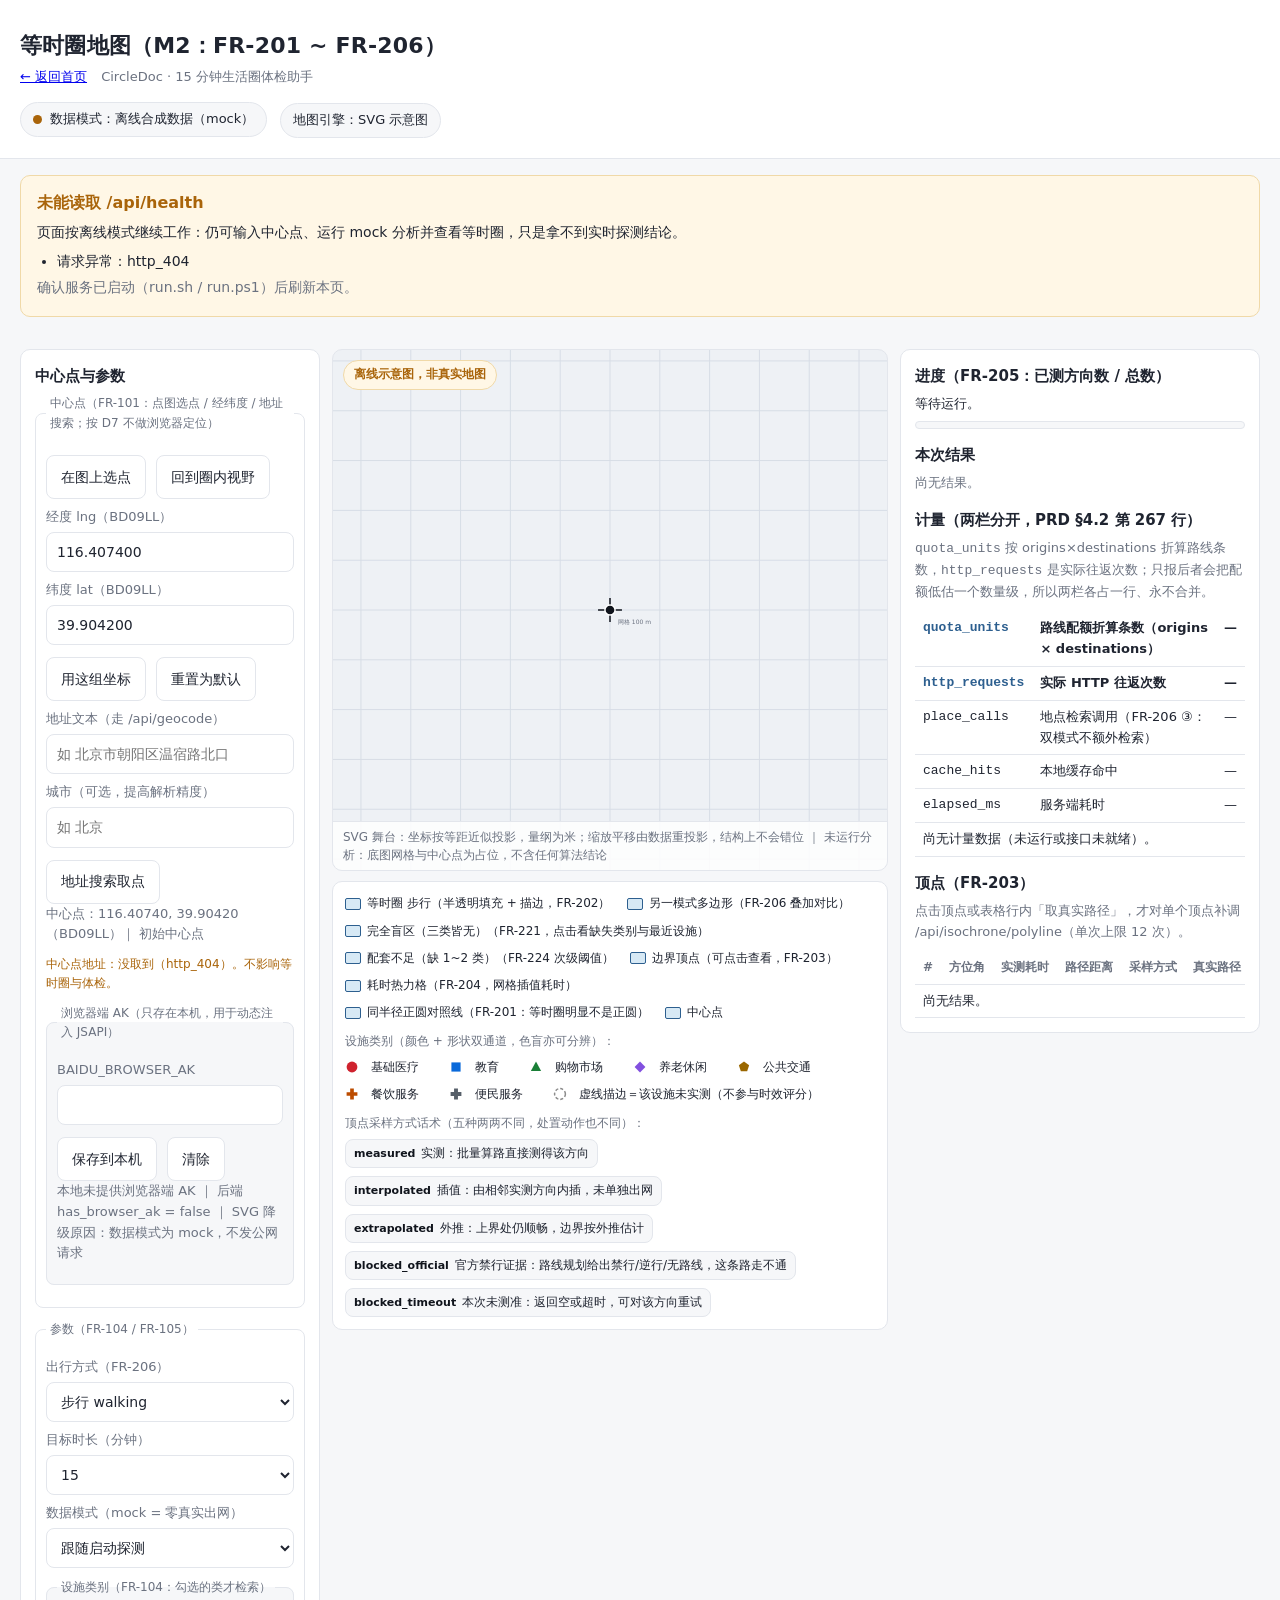
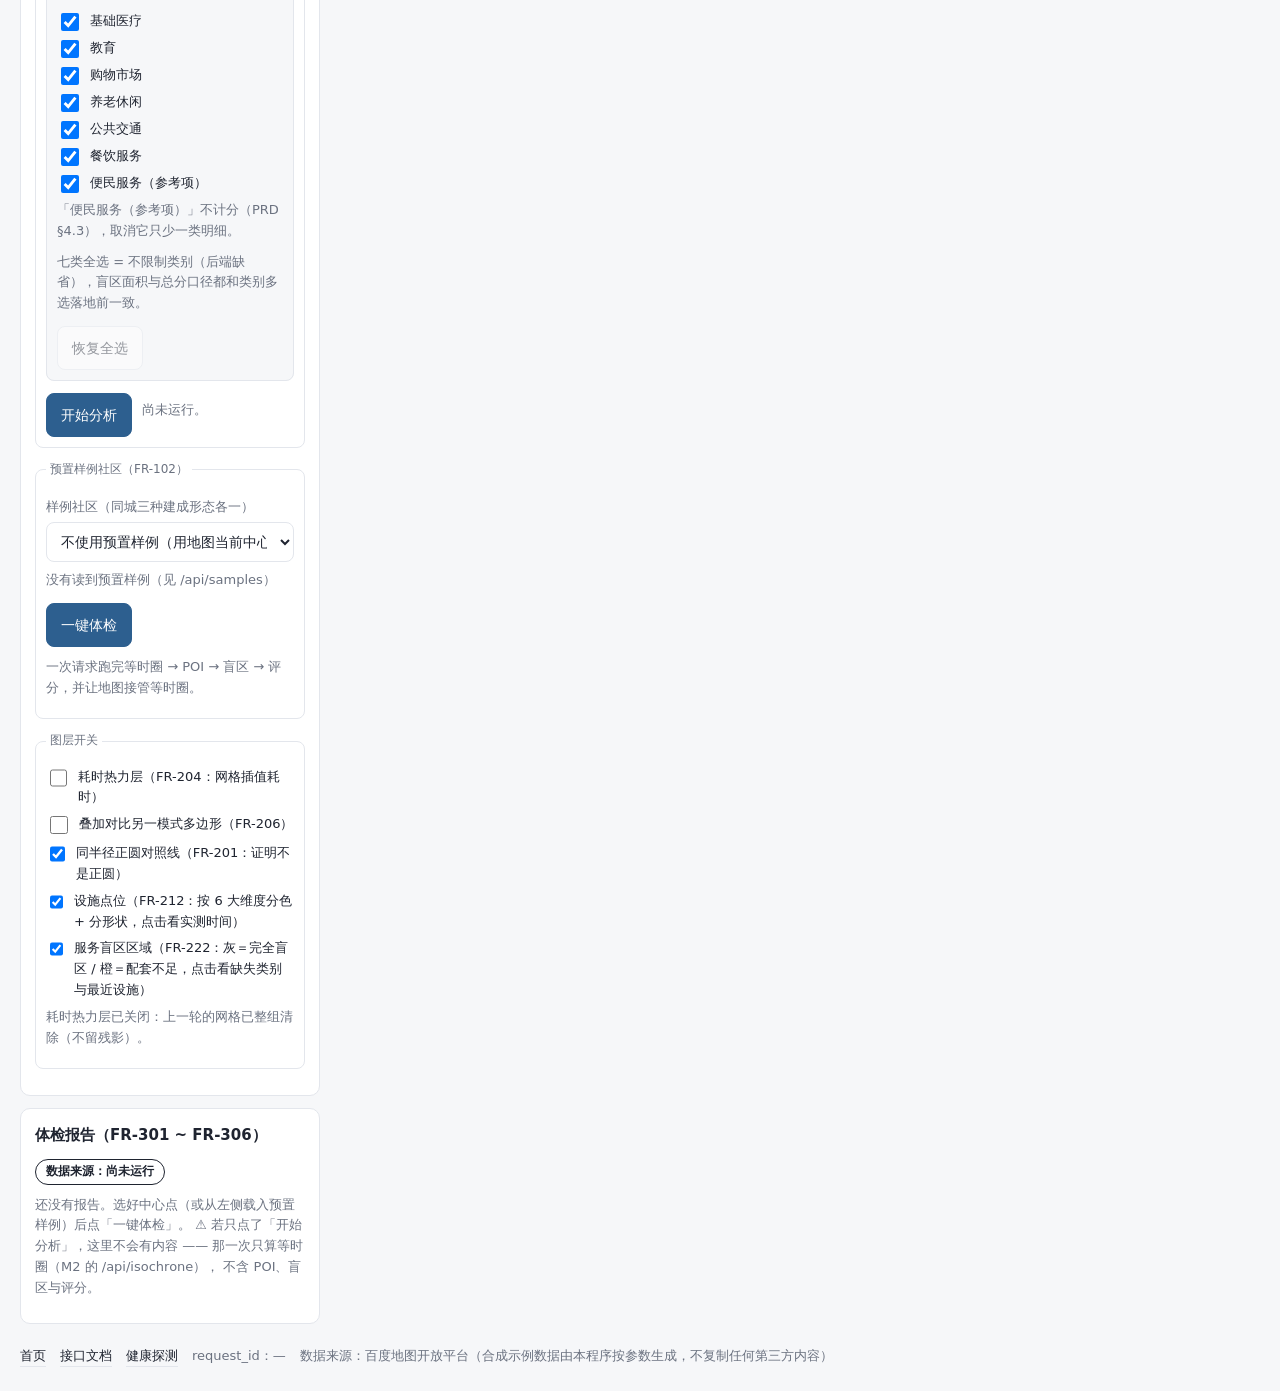
==== commit 06e78828: "feat(geo): FR-103 中心点结构化地址回显，前端接上 /api/regeo 面板上过去只有一串坐标。现在每次换中心点都 GET 一次 /api/regeo， 地址行的字段一律取自响应（d" ====
--- a/web/isochrone.html
+++ b/web/isochrone.html
@@ -98,6 +98,9 @@
           </label>
           <p class="actions"><button type="button" id="geocode">地址搜索取点</button></p>
           <p class="hint" id="center-readout">中心点：未设定。</p>
+          <!-- FR-103：中心点的结构化地址。内容一律来自 /api/regeo 的响应；取不到就照实写取不到，
+               绝不用坐标反推一个「看着像地址」的字符串。 -->
+          <p class="address-line" id="center-address" data-state="none">中心点地址：尚未解析。</p>
 
           <fieldset class="nested">
             <legend>浏览器端 AK（只存在本机，用于动态注入 JSAPI）</legend>
@@ -307,6 +310,8 @@
         <div class="report-head">
           <h2 id="report-h">体检报告（FR-301 ~ FR-306）</h2>
           <span class="source-badge" id="source-badge" data-source="unknown">数据来源：尚未运行</span>
+          <!-- FR-107：档位标记。文案由 report.js 按**响应** meta.lightweight 写，不是前端自己那份意图。 -->
+          <span class="profile-badge" id="profile-badge" data-profile="desktop" hidden>完整模式</span>
         </div>
 
         <p class="hint" id="report-empty">
--- a/web/isochrone.css
+++ b/web/isochrone.css
@@ -124,6 +124,35 @@
   display: block;
   margin-bottom: 4px;
   color: var(--muted);
+}
+
+/* FR-103 中心点地址回显。状态一律用 `data-state` 表达而不是 `hidden`：
+   空态和失败态都得有可读文案，把整行藏起来只会被读成「这功能没跑」。 */
+.address-line {
+  display: flex;
+  flex-wrap: wrap;
+  align-items: baseline;
+  gap: 6px;
+  margin: 6px 0 10px;
+  font-size: 12px;
+  color: var(--muted);
+}
+
+.address-line b {
+  font-weight: 600;
+  color: var(--ink-strong);
+}
+
+.address-line[data-state="error"] {
+  color: var(--warn);
+}
+
+.address-part {
+  padding: 2px 7px;
+  border: 1px solid var(--line);
+  border-radius: 7px;
+  background: var(--bg);
+  color: var(--ink-strong);
 }
 
 input[type="text"],
--- a/web/report.css
+++ b/web/report.css
@@ -44,6 +44,31 @@
   color: #8250df;
 }
 
+/* FR-107 档位标记：简化档必须「显著」，所以给颜色而不是只加一个字。
+   完整档刻意用弱视觉（灰）——它是默认态，标出来只为让「两档分数不一样」这件事可解释。 */
+.profile-badge {
+  display: inline-block;
+  margin-left: 6px;
+  padding: 2px 10px;
+  border: 1px solid currentColor;
+  border-radius: 999px;
+  font-size: 12px;
+  font-weight: 600;
+}
+
+.profile-badge[data-profile="mobile"] {
+  color: #a9640a;
+  background: rgba(169, 100, 10, 0.08);
+}
+
+.profile-badge[data-profile="desktop"] {
+  color: var(--muted, #6b7280);
+}
+
+.profile-badge[hidden] {
+  display: none;
+}
+
 /* --- 评分卡 ----------------------------------------------------------------------------- */
 .score-card {
   display: flex;
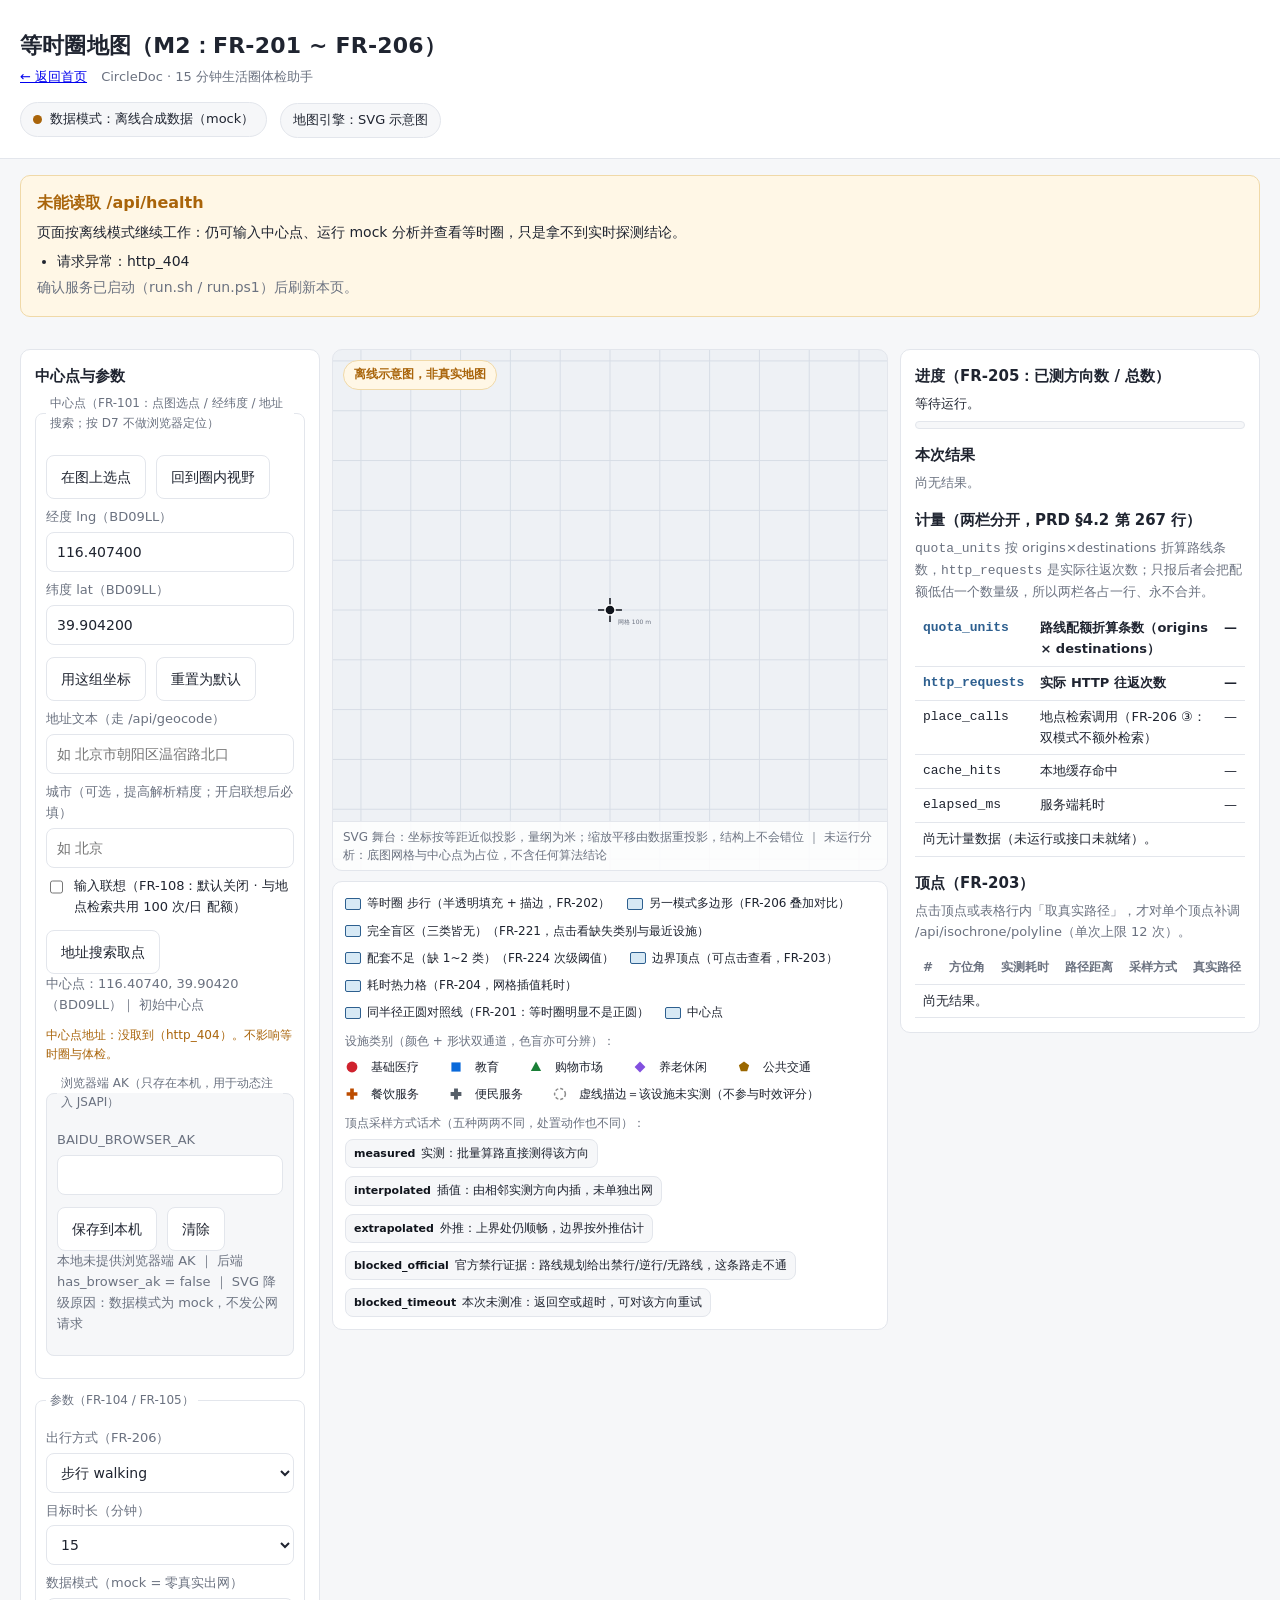
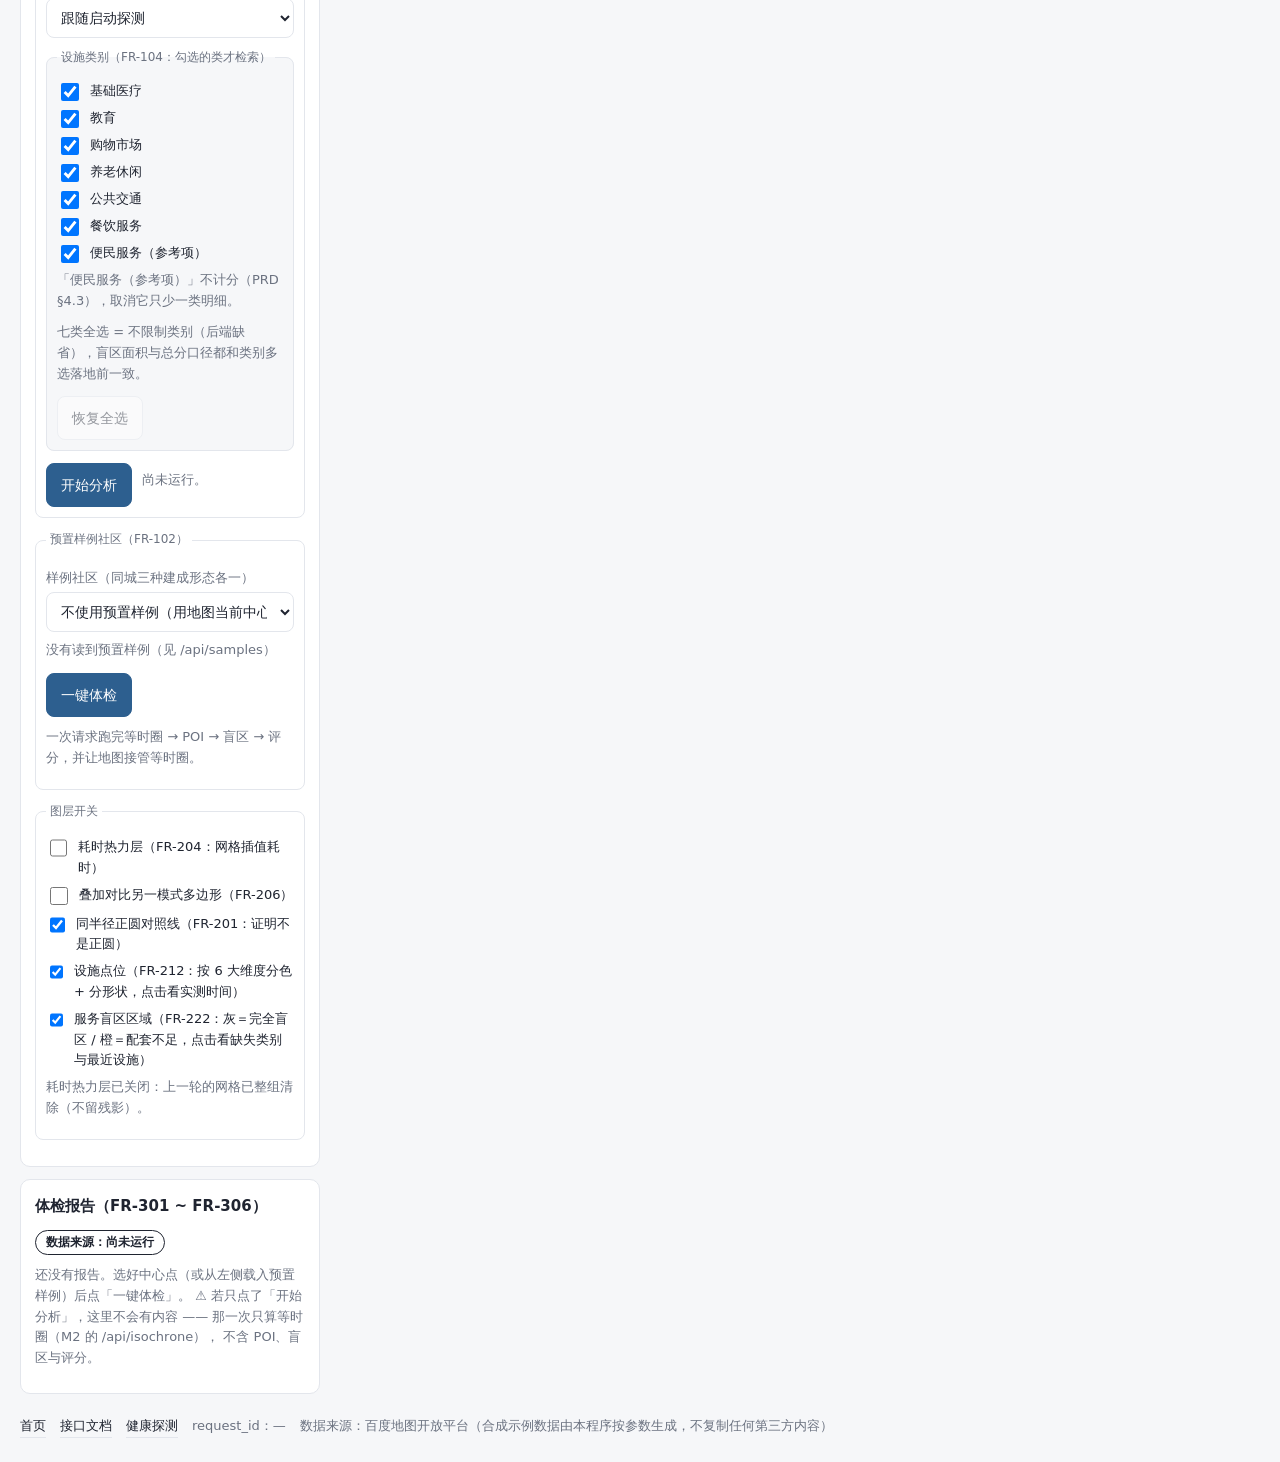
==== commit 28bc6adc: "feat(suggest): FR-108 中文地址联想落地（默认关闭这一半由前端把住） 后端 SUGGEST_ENABLED=false 只保证不出网，拦不住一个不勾开关就发请求的输入框—— Net" ====
--- a/web/isochrone.html
+++ b/web/isochrone.html
@@ -90,12 +90,29 @@
           </p>
           <label class="field">
             <span>地址文本（走 /api/geocode）</span>
-            <input type="text" id="addr" autocomplete="off" placeholder="如 北京市朝阳区温宿路北口" />
-          </label>
-          <label class="field">
-            <span>城市（可选，提高解析精度）</span>
+            <input
+              type="text"
+              id="addr"
+              autocomplete="off"
+              role="combobox"
+              aria-expanded="false"
+              aria-controls="suggest-list"
+              aria-autocomplete="list"
+              placeholder="如 北京市朝阳区温宿路北口"
+            />
+          </label>
+          <label class="field">
+            <span>城市（可选，提高解析精度；开启联想后必填）</span>
             <input type="text" id="city" autocomplete="off" placeholder="如 北京" />
           </label>
+          <!-- FR-108：中文联想。**默认关闭**——`/place/v2/suggestion` 与地点检索共用
+               每日 100 次配额（笔记 FAQ 2540 / 2549），开着它等于让输入框替用户烧检索额度。
+               后端还有一道 `SUGGEST_ENABLED`（默认 false），两边任一关着都不会出网。 -->
+          <label class="check">
+            <input type="checkbox" id="suggest-on" />
+            <span>输入联想（FR-108：默认关闭 · 与地点检索共用 100 次/日 配额）</span>
+          </label>
+          <ul class="suggest-list" id="suggest-list" role="listbox" data-state="none"></ul>
           <p class="actions"><button type="button" id="geocode">地址搜索取点</button></p>
           <p class="hint" id="center-readout">中心点：未设定。</p>
           <!-- FR-103：中心点的结构化地址。内容一律来自 /api/regeo 的响应；取不到就照实写取不到，
--- a/web/isochrone.css
+++ b/web/isochrone.css
@@ -153,6 +153,60 @@
   border-radius: 7px;
   background: var(--bg);
   color: var(--ink-strong);
+}
+
+/* FR-108 地址联想候选。和 FR-103 一样只用 `data-state` 表达状态、不用 `hidden`：
+   作者规则里的 `display` 权重高于 UA 样式表的 `[hidden] { display: none }`，
+   靠 `hidden` 藏不住行；反过来，除 `none` 之外的每个态都必须有可读文案，
+   包括「开关没开」和「关键字太短」——这两条是告诉用户为什么列表是空的。 */
+.suggest-list {
+  display: block;
+  margin: 0 0 10px;
+  padding: 0;
+  list-style: none;
+  border: 1px solid var(--line);
+  border-radius: 8px;
+  background: var(--card);
+}
+
+.suggest-list[data-state="none"] {
+  display: none;
+}
+
+.suggest-item,
+.suggest-note {
+  display: flex;
+  flex-wrap: wrap;
+  align-items: baseline;
+  gap: 6px;
+  padding: 7px 9px;
+  border-bottom: 1px solid var(--line);
+  font-size: 12px;
+  color: var(--ink-strong);
+}
+
+.suggest-item {
+  cursor: pointer;
+}
+
+.suggest-item:last-child,
+.suggest-note:last-child {
+  border-bottom: 0;
+}
+
+.suggest-item[aria-selected="true"] {
+  background: var(--bg);
+}
+
+.suggest-part,
+.suggest-note {
+  color: var(--muted);
+}
+
+/* 失败与「门槛没达到」要分得开：前者是链路出了问题（橙，和 FR-103 的地址错误同色），
+   后者只是提示用户还缺一个字或一个城市（默认灰色就够）。 */
+.suggest-list[data-state="error"] .suggest-note {
+  color: var(--warn);
 }
 
 input[type="text"],
@@ -787,6 +841,14 @@
   width: 22px;
   height: 22px;
   margin-top: 0;
+}
+
+/* FR-108 的候选行同样是热区：一行就是一个落点，按不准就等于这个功能在手机上不存在。
+   桌面端 12 px 的字在抽屉里也要放大一档，否则和上面那些 14 px 的行摆在一起显小。 */
+.page-map[data-sheet-mode="mobile"] .suggest-item {
+  align-items: center;
+  min-height: 44px;
+  font-size: 14px;
 }
 
 /* 可点的文字链接也是热区：`.back`（返回首页）与页脚三条链接本质是移动端的导航，
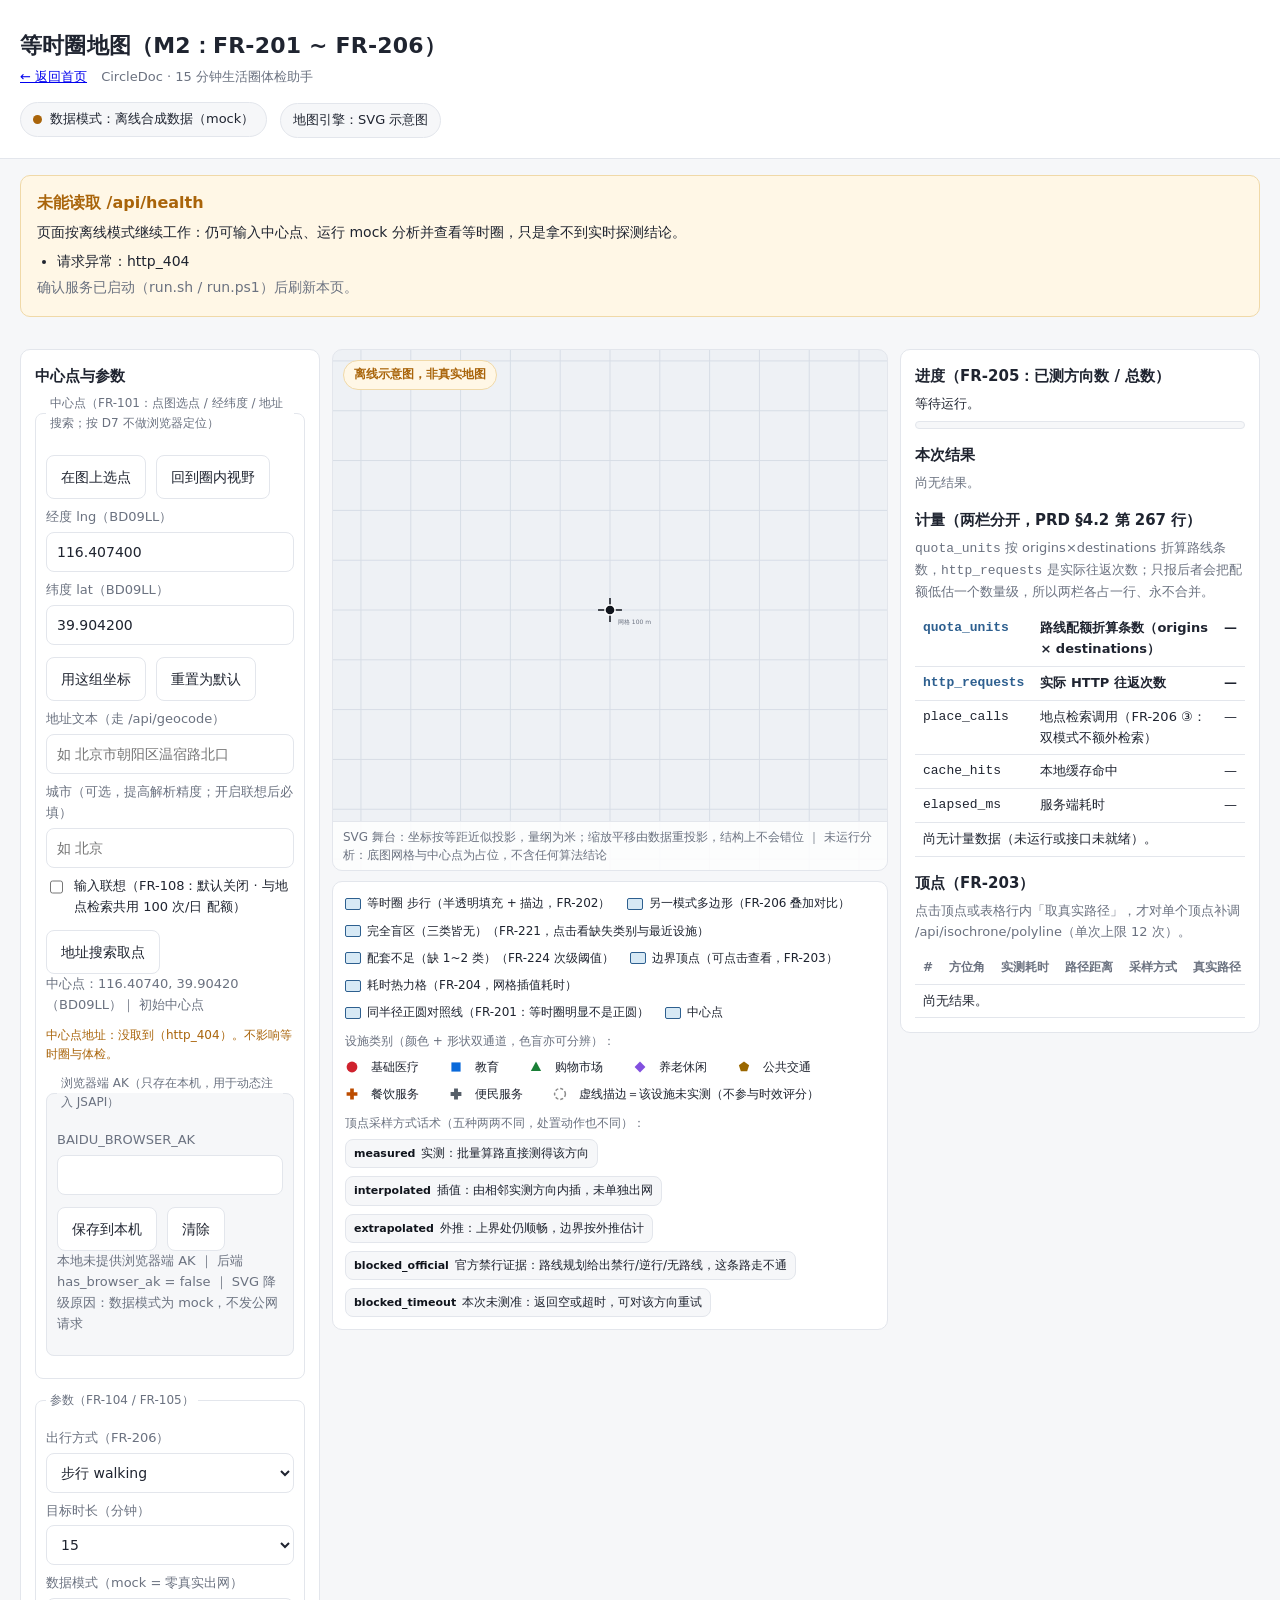
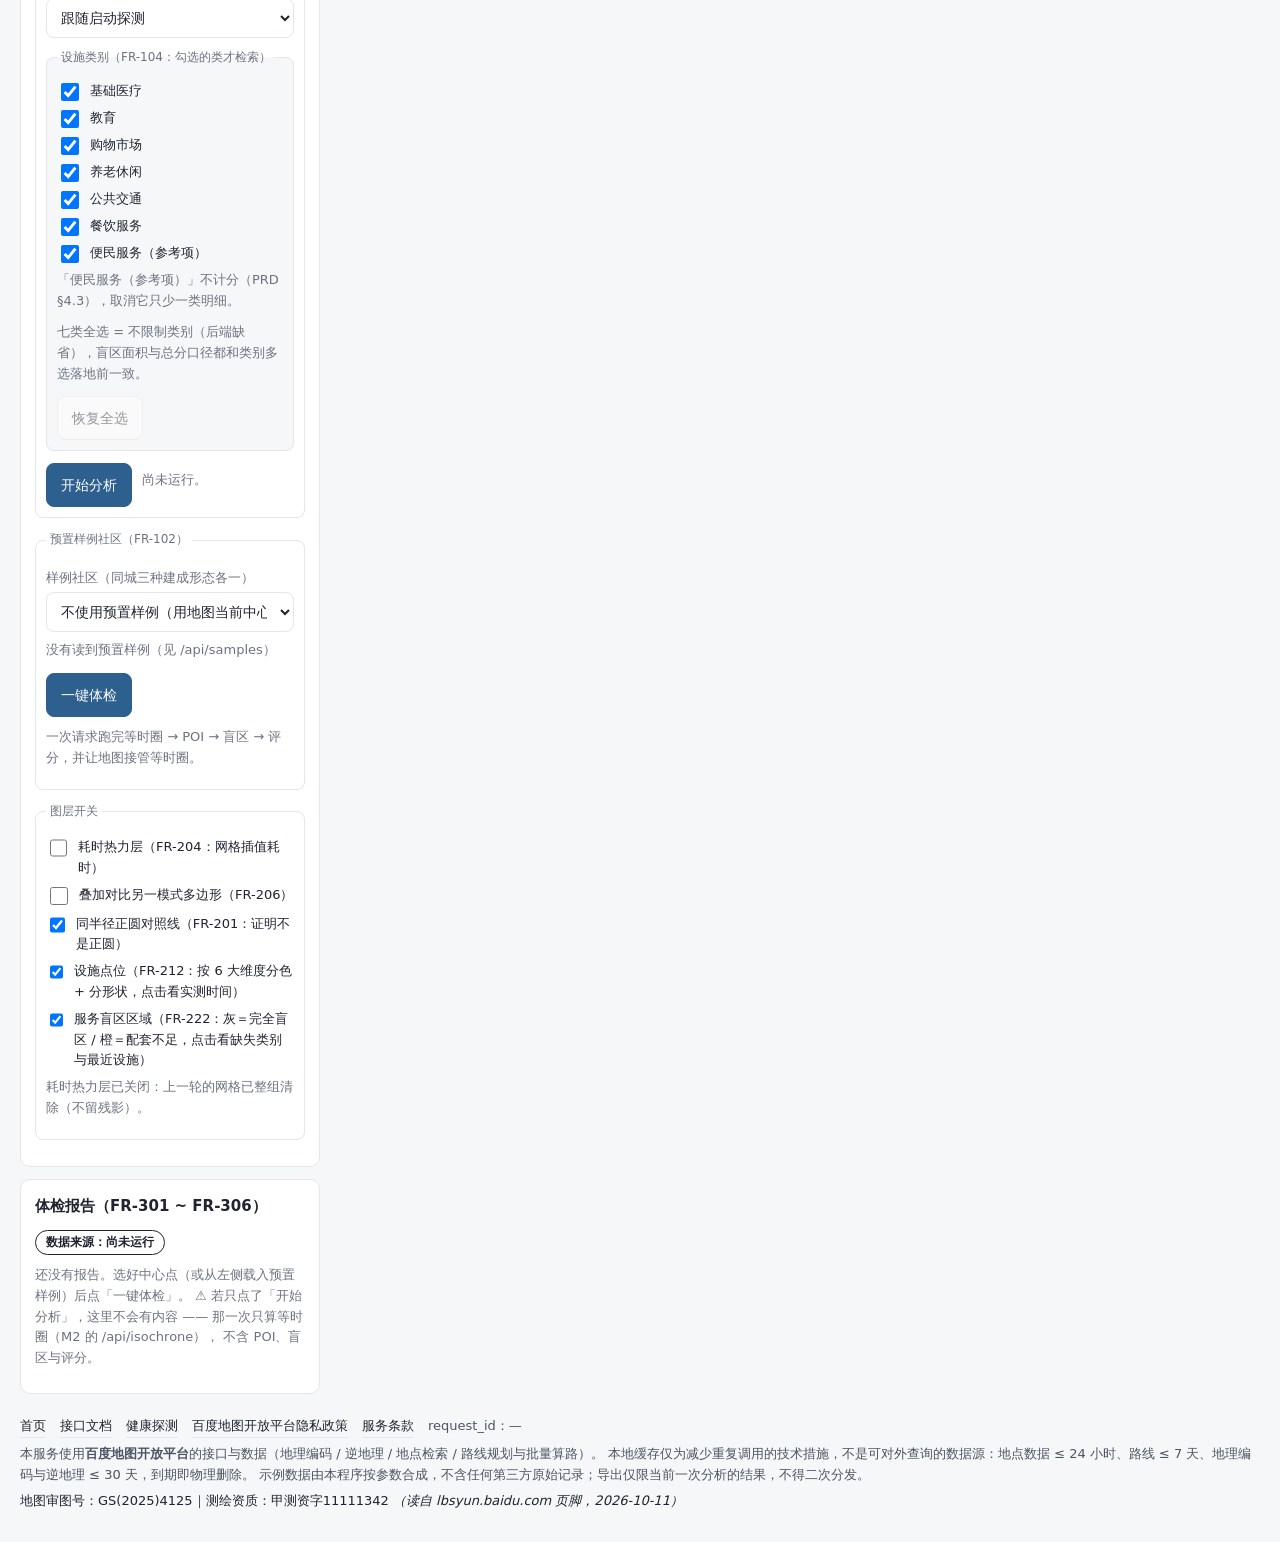
==== commit a2d7d8aa: "feat(footer): FR-413 合规页脚落地，并修掉一键体检路径丢失 request_id 页脚是百度条款 6.6（版权 + 审图号）与 7.3（显著披露 + 隐私政策链接）在本项目唯一的 " ====
--- a/web/isochrone.html
+++ b/web/isochrone.html
@@ -441,12 +441,28 @@
       </div>
     </main>
 
+    <!-- FR-413 / 条款 6.6 + 7.3：页脚是这两条要求唯一的落点。
+         审图号与测绘资质逐字读自 lbsyun.baidu.com 首页页脚（2026-10-11），百度按年换号，
+         号码本身会过期——所以这里带读取日期，且 TTL 由 test_compliance_footer_ttl_matches_config
+         对着 `Settings` 默认值断言，配置一改本页就红。 -->
     <footer class="page-foot">
-      <a href="./index.html">首页</a>
-      <a href="/api/docs">接口文档</a>
-      <a href="/api/health">健康探测</a>
-      <span id="request-id-foot">request_id：—</span>
-      <span>数据来源：百度地图开放平台（合成示例数据由本程序按参数生成，不复制任何第三方内容）</span>
+      <p class="foot-links">
+        <a href="./index.html">首页</a>
+        <a href="/api/docs">接口文档</a>
+        <a href="/api/health">健康探测</a>
+        <a href="https://lbsyun.baidu.com/index.php?title=openprivacy" target="_blank" rel="noopener noreferrer">百度地图开放平台隐私政策</a>
+        <a href="https://lbsyun.baidu.com/index.php?title=open/law" target="_blank" rel="noopener noreferrer">服务条款</a>
+        <span id="request-id-foot">request_id：—</span>
+      </p>
+      <p class="foot-legal">
+        本服务使用<strong>百度地图开放平台</strong>的接口与数据（地理编码 / 逆地理 / 地点检索 / 路线规划与批量算路）。
+        本地缓存仅为减少重复调用的技术措施，不是可对外查询的数据源：地点数据 ≤ 24 小时、路线 ≤ 7 天、地理编码与逆地理 ≤ 30 天，到期即物理删除。
+        示例数据由本程序按参数合成，不含任何第三方原始记录；导出仅限当前一次分析的结果，不得二次分发。
+      </p>
+      <p class="foot-review">
+        地图审图号：GS(2025)4125｜测绘资质：甲测资字11111342
+        <span class="foot-read">（读自 lbsyun.baidu.com 页脚，2026-10-11）</span>
+      </p>
     </footer>
 
     <script src="./isochrone.js" defer></script>
--- a/web/app.css
+++ b/web/app.css
@@ -206,20 +206,42 @@
   font-size: 13px;
 }
 
+/* FR-413 页脚：链接一行 + 合规声明一到两行。`display:flex` 挂在 `.foot-links` 上而不是
+   `.page-foot` 上——声明段落在同一个 flex 容器里会被拉成横向并排的三块。
+   颜色不用 `--muted`：#6b7280 坐在页面底色 #f6f7f9 上是 4.51:1，距 AA 的 4.5 只剩 0.01，
+   而这段是条款 7.3 要的「显著披露」，不该卡在这种余量上。#4b5563 在同一位置实测 7.05:1。 */
 .page-foot {
+  margin-top: 14px;
+  color: #4b5563;
+  font-size: 13px;
+}
+
+.page-foot p {
+  margin: 6px 0;
+}
+
+.foot-links {
   display: flex;
   gap: 14px;
   align-items: baseline;
   flex-wrap: wrap;
-  margin-top: 14px;
-  color: var(--muted);
-  font-size: 13px;
+  margin: 0;
 }
 
 .page-foot a {
   color: var(--fg);
   text-decoration: none;
   border-bottom: 1px solid var(--line);
+}
+
+/* 审图号是「不得删除、掩藏」的专有权利声明（条款 6.6）：用正文色而不是页脚色，
+   读取日期说明这串号码有多新，号码本身不该被淡化。 */
+.foot-review {
+  color: var(--fg);
+}
+
+.foot-read {
+  font-style: italic;
 }
 
 @media (max-width: 480px) {
--- a/web/isochrone.css
+++ b/web/isochrone.css
@@ -851,7 +851,7 @@
   font-size: 14px;
 }
 
-/* 可点的文字链接也是热区：`.back`（返回首页）与页脚三条链接本质是移动端的导航，
+/* 可点的文字链接也是热区：`.back`（返回首页）与页脚那一排链接本质是移动端的导航，
    行高只有 ~16 px 就是按不准的东西。用 `inline-flex + min-height` 而不是加 padding，
    因为垂直 padding 会把基线推歪、字看起来往下掉。 */
 .page-map[data-sheet-mode="mobile"] .back,
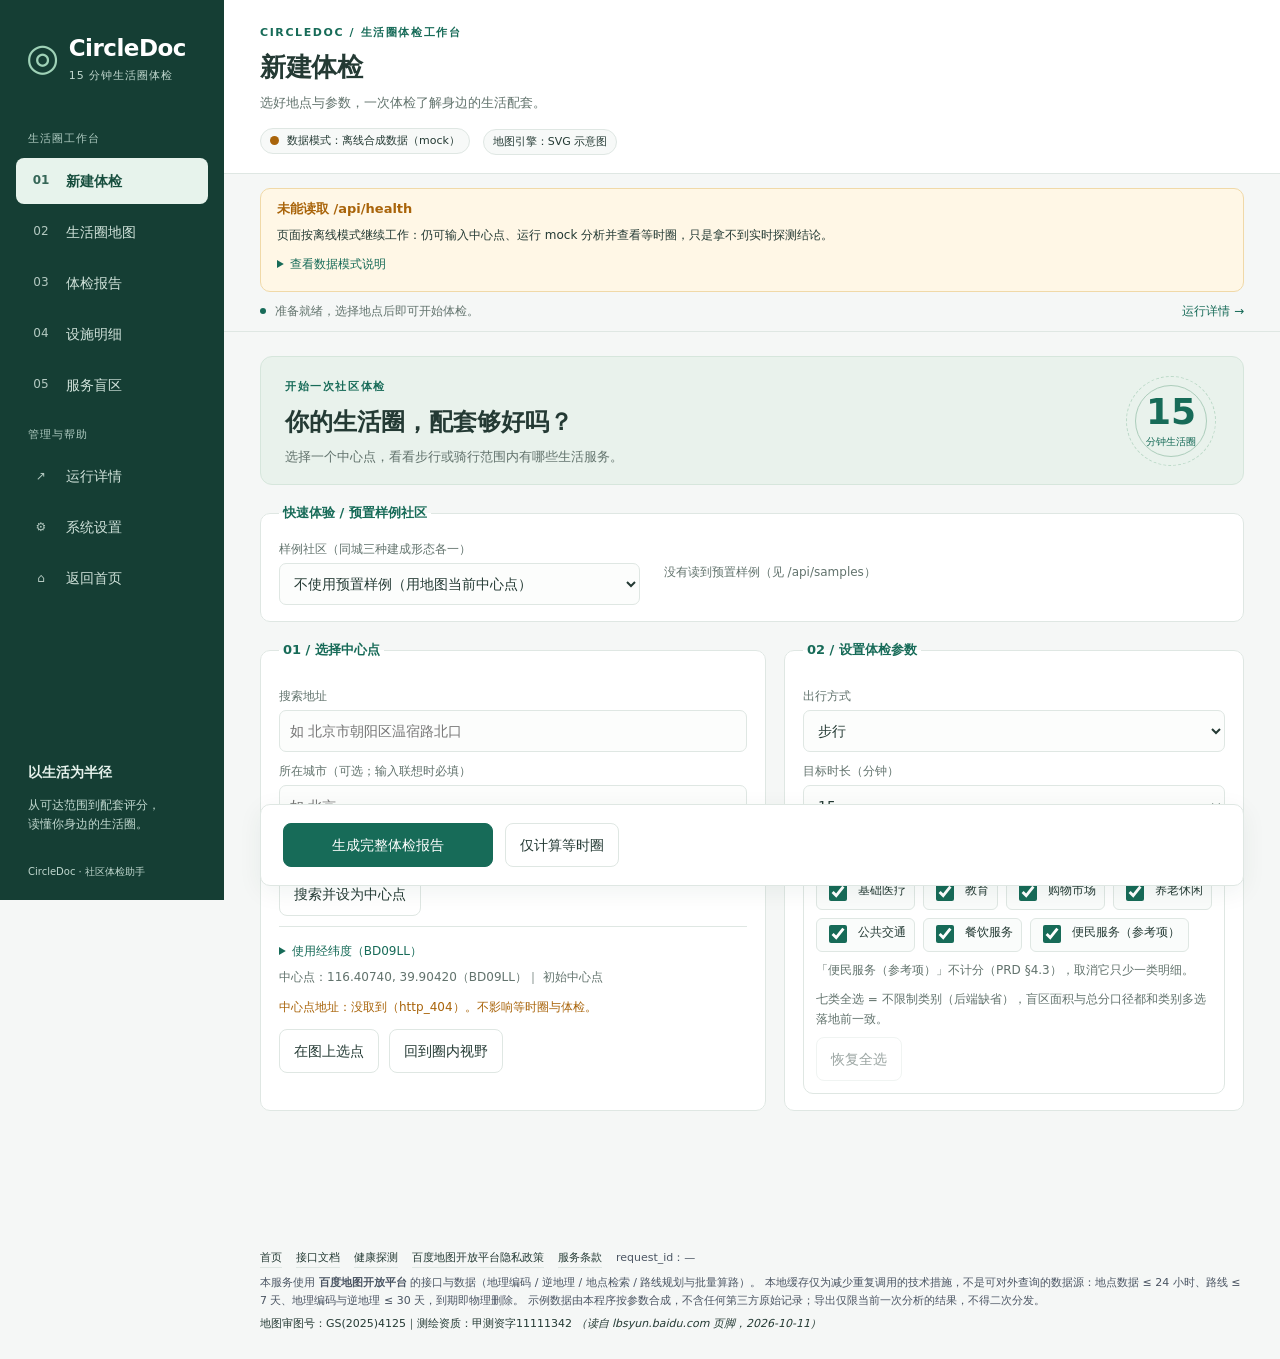
==== commit 8b4c4233: "feat(web): split CircleDoc into navigable workspace screens Co-authored-by: arena-agent <297053741+a" ====
--- a/web/isochrone.html
+++ b/web/isochrone.html
@@ -1,473 +1,849 @@
-<!doctype html>
+<!DOCTYPE html>
 <html lang="zh-CN">
-  <head>
-    <meta charset="utf-8" />
-    <meta name="viewport" content="width=device-width, initial-scale=1" />
-    <title>CircleDoc · 等时圈地图（M2）</title>
-    <!--
-      🔴 零外链纪律（PRD R12 / R13）—— 这一页**没有任何**公网 CDN 引用：
-        · 样式 ./app.css + ./isochrone.css、脚本 ./isochrone.js 全是本地相对路径；
-        · 百度 JSAPI 4.0 不写在 HTML 里，只在 `isochrone.js` 里**运行时动态注入**，
-          注入条件为「数据模式 = live 且浏览器端 AK 已在本地提供 且 navigator.onLine」；
-        · 注入失败 / 超时 / 离线 / 非 live 态 → 无损降级到本页自带的 SVG 舞台（FR-105 的
-          「合成 SVG 示意图 + 离线示意图，非真实地图」标注），整页不白屏、不出红色报错。
-      ⚠️ 为什么 JSAPI 不能 vendored：JS 运行时与地图瓦片都在百度侧动态签发，断网必挂，
-      离线时连 `api.map.baidu.com/api` 都取不到（R13）。所以「能降级」不是加分项而是硬约束。
-      ⚠️ 浏览器端 AK 为什么由页面本地提供：`infra/config.py` 的 `public_dict()` 只回
-      `has_browser_ak` 布尔值、**永不下发 AK 值**，而后端只持有服务端类型 AK（FAQ 2639：
-      两类 AK 混用报 status=203）。因此现场要用真地图时必须把浏览器端 AK 交给前端。
-      本页把它存在 localStorage（可一键清除），既不进仓库也不进 HTML。
-    -->
-    <link rel="stylesheet" href="./app.css" />
-    <link rel="stylesheet" href="./isochrone.css" />
-    <link rel="stylesheet" href="./report.css" />
-    <!-- 空 data: 图标：浏览器就不会去要 /favicon.ico（R12 零外链，且验收要求零 404 资源）。 -->
-    <link rel="icon" href="data:," />
-  </head>
-  <body class="page-map">
-    <header class="page-head">
-      <h1>等时圈地图（M2：FR-201 ~ FR-206）</h1>
-      <p class="sub">
-        <a class="back" href="./index.html">← 返回首页</a>
-        <span>CircleDoc · 15 分钟生活圈体检助手</span>
+ <head>
+  <meta charset="utf-8"/>
+  <meta content="width=device-width, initial-scale=1" name="viewport"/>
+  <title>
+   CircleDoc · 生活圈体检工作台
+  </title>
+  <link href="./app.css" rel="stylesheet"/>
+  <link href="./isochrone.css" rel="stylesheet"/>
+  <link href="./report.css" rel="stylesheet"/>
+  <link href="data:," rel="icon"/>
+  <link href="./workspace.css" rel="stylesheet"/>
+ </head>
+ <body class="page-map workspace">
+  <a class="skip-link" href="#workspace-main">
+   跳到主要内容
+  </a>
+  <aside class="workspace-sidebar">
+   <a class="brand" href="./index.html">
+    <span aria-hidden="true" class="brand-mark">
+     ◎
+    </span>
+    <span>
+     CircleDoc
+     <small>
+      15 分钟生活圈体检
+     </small>
+    </span>
+   </a>
+   <p class="nav-label">
+    生活圈工作台
+   </p>
+   <nav aria-label="工作台导航">
+    <a data-route="setup" href="#setup">
+     <span aria-hidden="true" class="nav-icon">
+      01
+     </span>
+     新建体检
+    </a>
+    <a data-route="map" href="#map">
+     <span aria-hidden="true" class="nav-icon">
+      02
+     </span>
+     生活圈地图
+    </a>
+    <a data-route="report" href="#report">
+     <span aria-hidden="true" class="nav-icon">
+      03
+     </span>
+     体检报告
+    </a>
+    <a data-route="facilities" href="#facilities">
+     <span aria-hidden="true" class="nav-icon">
+      04
+     </span>
+     设施明细
+    </a>
+    <a data-route="blind" href="#blind">
+     <span aria-hidden="true" class="nav-icon">
+      05
+     </span>
+     服务盲区
+    </a>
+   </nav>
+   <p class="nav-label">
+    管理与帮助
+   </p>
+   <nav aria-label="管理导航">
+    <a data-route="details" href="#details">
+     <span aria-hidden="true" class="nav-icon">
+      ↗
+     </span>
+     运行详情
+    </a>
+    <a data-route="settings" href="#settings">
+     <span aria-hidden="true" class="nav-icon">
+      ⚙
+     </span>
+     系统设置
+    </a>
+    <a href="./index.html">
+     <span aria-hidden="true" class="nav-icon">
+      ⌂
+     </span>
+     返回首页
+    </a>
+   </nav>
+   <div class="sidebar-note">
+    <strong>
+     以生活为半径
+    </strong>
+    <p>
+     从可达范围到配套评分，
+     <br/>
+     读懂你身边的生活圈。
+    </p>
+    <span>
+     CircleDoc · 社区体检助手
+    </span>
+   </div>
+  </aside>
+  <header class="page-head">
+   <p class="eyebrow">
+    CIRCLEDOC / 生活圈体检工作台
+   </p>
+   <h1 id="workspace-title" tabindex="-1">
+    新建体检
+   </h1>
+   <p class="sub" id="workspace-description">
+    选好地点与参数，一次体检了解身边的生活配套。
+   </p>
+   <div class="mode" data-mode="unknown" id="mode-badge">
+    <span aria-hidden="true" class="dot">
+    </span>
+    <span id="mode-text">
+     数据模式：读取中…
+    </span>
+   </div>
+   <div class="engine" data-engine="svg" id="engine-badge">
+    <span id="engine-text">
+     地图引擎：SVG 示意图
+    </span>
+   </div>
+  </header>
+  <section aria-live="polite" class="banner" hidden="" id="banner">
+   <h2 id="banner-title">
+    当前不是实时数据
+   </h2>
+   <p id="banner-message">
+   </p>
+   <details>
+    <summary>
+     查看数据模式说明
+    </summary>
+    <ul id="banner-details">
+    </ul>
+    <p class="cta" id="banner-cta">
+    </p>
+   </details>
+  </section>
+  <section aria-live="polite" class="notice" hidden="" id="quota-notice">
+   <h2 id="quota-title">
+    骑行与步行共用同一份 5,000 条/日 路线配额
+   </h2>
+   <p id="quota-body">
+   </p>
+   <p class="cta" id="quota-meta">
+   </p>
+   <p class="actions">
+    <button id="quota-confirm" type="button">
+     确认配额可承担，运行第二轮
+    </button>
+    <button id="quota-cancel" type="button">
+     先不跑
+    </button>
+   </p>
+  </section>
+  <div aria-live="polite" class="workspace-status" role="status">
+   <span aria-hidden="true" class="status-dot">
+   </span>
+   <span id="workspace-status-text">
+    准备就绪，选择地点后即可开始体检。
+   </span>
+   <a href="#details">
+    运行详情 →
+   </a>
+  </div>
+  <main class="layout" id="workspace-main" tabindex="-1">
+   <section aria-labelledby="controls-h" class="panel setup-panel" data-view="setup" id="controls">
+    <div class="workflow-intro">
+     <div>
+      <span class="eyebrow">
+       开始一次社区体检
+      </span>
+      <h2>
+       你的生活圈，配套够好吗？
+      </h2>
+      <p>
+       选择一个中心点，看看步行或骑行范围内有哪些生活服务。
       </p>
-      <div class="mode" id="mode-badge" data-mode="unknown">
-        <span class="dot" aria-hidden="true"></span>
-        <span id="mode-text">数据模式：读取中…</span>
+     </div>
+     <span aria-hidden="true" class="intro-ring">
+      15
+      <small>
+       分钟生活圈
+      </small>
+     </span>
+    </div>
+    <h2 id="controls-h">
+     设置本次体检
+    </h2>
+    <fieldset>
+     <legend>
+      快速体验 / 预置样例社区
+     </legend>
+     <label class="field">
+      <span>
+       样例社区（同城三种建成形态各一）
+      </span>
+      <select id="sample-select">
+       <option value="">
+        读取中…
+       </option>
+      </select>
+     </label>
+     <p class="hint" id="sample-note">
+      正在读取 /api/samples…
+     </p>
+    </fieldset>
+    <fieldset>
+     <legend>
+      01 / 选择中心点
+     </legend>
+     <label class="field">
+      <span>
+       搜索地址
+      </span>
+      <input aria-autocomplete="list" aria-controls="suggest-list" aria-expanded="false" autocomplete="off" id="addr" placeholder="如 北京市朝阳区温宿路北口" role="combobox" type="text"/>
+     </label>
+     <label class="field">
+      <span>
+       所在城市（可选；输入联想时必填）
+      </span>
+      <input autocomplete="off" id="city" placeholder="如 北京" type="text"/>
+     </label>
+     <label class="check">
+      <input id="suggest-on" type="checkbox"/>
+      <span>
+       开启输入联想（默认关闭，与地点检索共用 100 次/日配额）
+      </span>
+     </label>
+     <ul class="suggest-list" id="suggest-list" role="listbox" data-state="none">
+     </ul>
+     <p class="actions">
+      <button id="geocode" type="button">
+       搜索并设为中心点
+      </button>
+     </p>
+     <details class="coordinate-details">
+      <summary>
+       使用经纬度（BD09LL）
+      </summary>
+      <label class="field">
+       <span>
+        经度 lng（BD09LL）
+       </span>
+       <input autocomplete="off" id="lng" inputmode="decimal" type="text" value="116.4074"/>
+      </label>
+      <label class="field">
+       <span>
+        纬度 lat（BD09LL）
+       </span>
+       <input autocomplete="off" id="lat" inputmode="decimal" type="text" value="39.9042"/>
+      </label>
+      <p class="actions">
+       <button id="apply-lnglat" type="button">
+        用这组坐标
+       </button>
+       <button id="reset-center" type="button">
+        重置为默认
+       </button>
+      </p>
+     </details>
+     <p class="hint" id="center-readout">
+      中心点：未设定。
+     </p>
+     <p class="address-line" id="center-address" data-state="none">
+      中心点地址：尚未解析。
+     </p>
+     <p class="actions">
+      <button aria-pressed="false" id="pick-point" title="开启后在图上点一处作为中心点" type="button">
+       在图上选点
+      </button>
+      <button id="recenter" title="把视野回到等时圈范围" type="button">
+       回到圈内视野
+      </button>
+     </p>
+    </fieldset>
+    <fieldset>
+     <legend>
+      02 / 设置体检参数
+     </legend>
+     <label class="field">
+      <span>
+       出行方式
+      </span>
+      <select id="mode">
+       <option selected="" value="walking">
+        步行
+       </option>
+       <option value="riding">
+        骑行
+       </option>
+      </select>
+     </label>
+     <label class="field">
+      <span>
+       目标时长（分钟）
+      </span>
+      <select id="minutes">
+       <option value="5">
+        5
+       </option>
+       <option value="10">
+        10
+       </option>
+       <option selected="" value="15">
+        15
+       </option>
+       <option value="30">
+        30
+       </option>
+      </select>
+     </label>
+     <fieldset class="nested" id="categories">
+      <legend>
+       设施类别
+      </legend>
+      <label class="check">
+       <input checked="" class="cat" data-blind-cat="1" data-cat="medical" type="checkbox"/>
+       <span>
+        基础医疗
+       </span>
+      </label>
+      <label class="check">
+       <input checked="" class="cat" data-blind-cat="1" data-cat="education" type="checkbox"/>
+       <span>
+        教育
+       </span>
+      </label>
+      <label class="check">
+       <input checked="" class="cat" data-blind-cat="1" data-cat="market" type="checkbox"/>
+       <span>
+        购物市场
+       </span>
+      </label>
+      <label class="check">
+       <input checked="" class="cat" data-cat="leisure" type="checkbox"/>
+       <span>
+        养老休闲
+       </span>
+      </label>
+      <label class="check">
+       <input checked="" class="cat" data-cat="transit" type="checkbox"/>
+       <span>
+        公共交通
+       </span>
+      </label>
+      <label class="check">
+       <input checked="" class="cat" data-cat="food" type="checkbox"/>
+       <span>
+        餐饮服务
+       </span>
+      </label>
+      <label class="check">
+       <input checked="" class="cat" data-cat="service_ref" type="checkbox"/>
+       <span>
+        便民服务（参考项）
+       </span>
+      </label>
+      <p class="hint">
+       「便民服务（参考项）」不计分（PRD §4.3），取消它只少一类明细。
+      </p>
+      <p class="hint" data-state="all" id="category-hint">
+       七类全选 = 不限制类别（后端缺省），盲区面积与总分口径都和类别多选落地前一致。
+      </p>
+      <p class="actions">
+       <button id="cat-all" type="button">
+        恢复全选
+       </button>
+      </p>
+     </fieldset>
+    </fieldset>
+    <div class="setup-actions">
+     <p class="actions">
+      <button class="primary" id="run-analysis" type="button">
+       生成完整体检报告
+      </button>
+      <span class="hint" id="analysis-hint">
+       包含等时圈、设施检索、服务盲区与综合评分。
+      </span>
+     </p>
+     <p class="actions">
+      <button id="run" type="button">
+       仅计算等时圈
+      </button>
+      <span class="hint" id="run-hint">
+       尚未运行。
+      </span>
+     </p>
+    </div>
+   </section>
+   <section class="stage-wrap" data-view="map" id="stage-wrap">
+    <div class="stage-area" id="stage-area">
+     <div hidden="" id="map-live">
+     </div>
+     <svg aria-label="等时圈示意图舞台" id="stage" role="img">
+     </svg>
+     <div class="stage-tag" id="stage-tag">
+      离线示意图，非真实地图
+     </div>
+     <div class="stage-hint" id="stage-hint">
+     </div>
+     <div aria-live="polite" class="tooltip" hidden="" id="tooltip" role="status">
+     </div>
+    </div>
+    <details class="map-legend-details">
+     <summary>
+      图例与采样说明
+     </summary>
+     <div class="legend" id="legend">
+     </div>
+    </details>
+    <fieldset class="map-layers">
+     <legend>
+      地图图层
+     </legend>
+     <label class="check">
+      <input id="heat" type="checkbox"/>
+      <span>
+       耗时热力层
+      </span>
+     </label>
+     <label class="check">
+      <input id="compare" type="checkbox"/>
+      <span>
+       对比步行 / 骑行范围
+      </span>
+     </label>
+     <label class="check">
+      <input checked="" id="show-reference" type="checkbox"/>
+      <span>
+       同半径正圆对照
+      </span>
+     </label>
+     <label class="check">
+      <input checked="" id="show-pois" type="checkbox"/>
+      <span>
+       设施点位（点击查看详情）
+      </span>
+     </label>
+     <label class="check">
+      <input checked="" id="show-blind" type="checkbox"/>
+      <span>
+       服务盲区（灰：完全盲区 / 橙：配套不足）
+      </span>
+     </label>
+     <p class="hint" id="layer-hint">
+      热力层与顶点只在有结果后可用。
+     </p>
+    </fieldset>
+    <p class="map-actions">
+     <a class="button-link" href="#setup">
+      修改地点与参数
+     </a>
+     <a class="button-link primary-link" href="#report">
+      查看体检报告 →
+     </a>
+    </p>
+   </section>
+   <section aria-labelledby="progress-h" class="panel" data-view="details" id="readout">
+    <h2 id="progress-h">
+     运行进度
+    </h2>
+    <p class="meter" id="progress-text">
+     等待运行。
+    </p>
+    <div class="bar">
+     <i id="progress-fill" style="width: 0%">
+     </i>
+    </div>
+    <ul id="progress-stages">
+    </ul>
+    <h2>
+     本次结果
+    </h2>
+    <dl class="meta" id="result-meta">
+    </dl>
+    <h2>
+     等时圈计量
+    </h2>
+    <p class="hint" id="usage-hint">
+     <code>
+      quota_units
+     </code>
+     按 origins×destinations 折算路线条数，
+     <code>
+      http_requests
+     </code>
+     是实际往返次数；只报后者会把配额低估一个数量级，所以两栏各占一行、永不合并。
+    </p>
+    <div class="table-wrap">
+     <table class="usage" id="usage-table">
+      <tbody>
+      </tbody>
+     </table>
+    </div>
+    <h2>
+     边界顶点与真实路径
+    </h2>
+    <p class="hint" id="polyline-status">
+     点击顶点或表格行内「取真实路径」，才对单个顶点补调 /api/isochrone/polyline（单次上限 12 次）。
+    </p>
+    <div class="table-wrap">
+     <table class="vertices" id="vertices-table">
+      <thead>
+       <tr>
+        <th scope="col">
+         #
+        </th>
+        <th scope="col">
+         方位角
+        </th>
+        <th scope="col">
+         实测耗时
+        </th>
+        <th scope="col">
+         路径距离
+        </th>
+        <th scope="col">
+         采样方式
+        </th>
+        <th scope="col">
+         真实路径
+        </th>
+       </tr>
+      </thead>
+      <tbody>
+      </tbody>
+     </table>
+    </div>
+    <noscript>
+     <p class="banner-static">
+      未启用 JavaScript：本页的等时圈渲染依赖脚本。可直接访问
+      <code>
+       POST /api/isochrone
+      </code>
+      取 GeoJSON 多边形。
+     </p>
+    </noscript>
+   </section>
+   <section aria-labelledby="report-h" class="panel" data-view="report facilities blind details" id="report">
+    <div class="report-head">
+     <h2 id="report-h">
+      本次体检结果
+     </h2>
+     <span class="source-badge" data-source="unknown" id="source-badge">
+      数据来源：尚未运行
+     </span>
+     <span class="profile-badge" id="profile-badge" data-profile="desktop" hidden="">
+      完整模式
+     </span>
+    </div>
+    <p class="empty-state" id="report-empty">
+     <strong>
+      还没有完整体检报告
+     </strong>
+     <span>
+      在「新建体检」中选择地点，点击「生成完整体检报告」。仅计算等时圈不会生成评分与设施明细。
+     </span>
+     <a class="button-link primary-link" href="#setup">
+      去新建体检 →
+     </a>
+    </p>
+    <div hidden="" id="report-body">
+     <section class="report-screen" data-view="report">
+      <h3>
+       综合评分
+      </h3>
+      <div class="score-card" id="score-card">
       </div>
-      <div class="engine" id="engine-badge" data-engine="svg">
-        <span id="engine-text">地图引擎：SVG 示意图</span>
+      <h3>
+       结论摘要
+      </h3>
+      <ul id="summary-list">
+      </ul>
+      <h3>
+       配套能力分析
+      </h3>
+      <div class="charts">
+       <div class="chart-box">
+        <h3>
+         六维得分雷达
+        </h3>
+        <div id="radar-chart">
+        </div>
+       </div>
+       <div class="chart-box">
+        <h3>
+         各类设施最近步行时间 vs 阈值
+        </h3>
+        <div id="bar-chart">
+        </div>
+        <p class="hint" id="bar-note">
+        </p>
+       </div>
       </div>
-    </header>
-
-    <!-- FR-105 / FR-101：非实时态必须解释「为什么不是实时数据」，而不是抛错。 -->
-    <section class="banner" id="banner" hidden aria-live="polite">
-      <h2 id="banner-title">当前不是实时数据</h2>
-      <p id="banner-message"></p>
-      <ul id="banner-details"></ul>
-      <p class="cta" id="banner-cta"></p>
-    </section>
-
-    <!-- FR-206 ①：跑第二轮**之前**必须显式提示双模式共用同一份 5,000 条/日 路线配额。 -->
-    <section class="notice" id="quota-notice" hidden aria-live="polite">
-      <h2 id="quota-title">骑行与步行共用同一份 5,000 条/日 路线配额</h2>
-      <p id="quota-body"></p>
-      <p class="cta" id="quota-meta"></p>
+      <h3>
+       导出本次结果
+      </h3>
       <p class="actions">
-        <button type="button" id="quota-confirm">确认配额可承担，运行第二轮</button>
-        <button type="button" id="quota-cancel">先不跑</button>
+       <button id="export-json" type="button">
+        导出结果 JSON
+       </button>
+       <button id="export-csv" type="button">
+        导出设施明细 CSV
+       </button>
+       <button id="export-blind-csv" type="button">
+        导出盲区清单 CSV
+       </button>
+       <button id="export-png" type="button">
+        导出报告卡 PNG
+       </button>
+       <span class="hint" id="export-hint">
+       </span>
       </p>
-    </section>
-
-    <main class="layout">
-      <section class="panel" id="controls" aria-labelledby="controls-h">
-        <h2 id="controls-h">中心点与参数</h2>
-
-        <fieldset>
-          <legend>中心点（FR-101：点图选点 / 经纬度 / 地址搜索；按 D7 不做浏览器定位）</legend>
-          <p class="actions">
-            <button
-              type="button"
-              id="pick-point"
-              aria-pressed="false"
-              title="开启后在图上点一处作为中心点"
-            >
-              在图上选点
-            </button>
-            <button type="button" id="recenter" title="把视野回到等时圈范围">回到圈内视野</button>
-          </p>
-          <label class="field">
-            <span>经度 lng（BD09LL）</span>
-            <input type="text" id="lng" inputmode="decimal" autocomplete="off" value="116.4074" />
-          </label>
-          <label class="field">
-            <span>纬度 lat（BD09LL）</span>
-            <input type="text" id="lat" inputmode="decimal" autocomplete="off" value="39.9042" />
-          </label>
-          <p class="actions">
-            <button type="button" id="apply-lnglat">用这组坐标</button>
-            <button type="button" id="reset-center">重置为默认</button>
-          </p>
-          <label class="field">
-            <span>地址文本（走 /api/geocode）</span>
-            <input
-              type="text"
-              id="addr"
-              autocomplete="off"
-              role="combobox"
-              aria-expanded="false"
-              aria-controls="suggest-list"
-              aria-autocomplete="list"
-              placeholder="如 北京市朝阳区温宿路北口"
-            />
-          </label>
-          <label class="field">
-            <span>城市（可选，提高解析精度；开启联想后必填）</span>
-            <input type="text" id="city" autocomplete="off" placeholder="如 北京" />
-          </label>
-          <!-- FR-108：中文联想。**默认关闭**——`/place/v2/suggestion` 与地点检索共用
-               每日 100 次配额（笔记 FAQ 2540 / 2549），开着它等于让输入框替用户烧检索额度。
-               后端还有一道 `SUGGEST_ENABLED`（默认 false），两边任一关着都不会出网。 -->
-          <label class="check">
-            <input type="checkbox" id="suggest-on" />
-            <span>输入联想（FR-108：默认关闭 · 与地点检索共用 100 次/日 配额）</span>
-          </label>
-          <ul class="suggest-list" id="suggest-list" role="listbox" data-state="none"></ul>
-          <p class="actions"><button type="button" id="geocode">地址搜索取点</button></p>
-          <p class="hint" id="center-readout">中心点：未设定。</p>
-          <!-- FR-103：中心点的结构化地址。内容一律来自 /api/regeo 的响应；取不到就照实写取不到，
-               绝不用坐标反推一个「看着像地址」的字符串。 -->
-          <p class="address-line" id="center-address" data-state="none">中心点地址：尚未解析。</p>
-
-          <fieldset class="nested">
-            <legend>浏览器端 AK（只存在本机，用于动态注入 JSAPI）</legend>
-            <label class="field">
-              <span>BAIDU_BROWSER_AK</span>
-              <input type="text" id="browser-ak" autocomplete="off" spellcheck="false" />
-            </label>
-            <p class="actions">
-              <button type="button" id="save-ak">保存到本机</button>
-              <button type="button" id="clear-ak">清除</button>
-            </p>
-            <p class="hint" id="ak-state">未配置：地图走 SVG 示意图。</p>
-          </fieldset>
-        </fieldset>
-
-        <fieldset>
-          <legend>参数（FR-104 / FR-105）</legend>
-          <label class="field">
-            <span>出行方式（FR-206）</span>
-            <select id="mode">
-              <option value="walking" selected>步行 walking</option>
-              <option value="riding">骑行 riding</option>
-            </select>
-          </label>
-          <label class="field">
-            <span>目标时长（分钟）</span>
-            <select id="minutes">
-              <option value="5">5</option>
-              <option value="10">10</option>
-              <option value="15" selected>15</option>
-              <option value="30">30</option>
-            </select>
-          </label>
-          <label class="field">
-            <span>数据模式（mock = 零真实出网）</span>
-            <select id="data-mode">
-              <option value="" selected>跟随启动探测</option>
-              <option value="live">live 实时</option>
-              <option value="cache">cache 缓存优先</option>
-              <option value="mock">mock 合成示例</option>
-            </select>
-          </label>
-          <!--
-            FR-104 设施类别多选。三条口径写在这里，改动前先读：
-              1. `data-cat` 的取值与顺序 = 后端 `services/poi_categories.py` 的 `DIMENSION_ORDER`，
-                 勾选框文案 = `DIMENSIONS[key]["label"]`，两边由 tests/test_web_smoke.py 逐一对账。
-              2. `data-blind-cat` 标记 = 后端 `BLIND_TRIO_SUBCATS`（市场 / 药店 / 小学）实际住在
-                 哪几个维度里。取消这几类会让 FR-221 的盲区判定把「这次没查」当成「附近没有」，
-                 盲区面积被系统性高估 —— 前端在这里同步提示，后端在同一次响应的 `notes` 里
-                 挂同样的警示（`services/analysis.py`），两边各说一遍是因为报告可能离线导出。
-              3. 全七类勾选时**不传** `categories`（后端缺省即全七类）：传七个键会让同一中心点的
-                 缓存换个键、白烧一次地点检索配额。
-          -->
-          <fieldset class="nested" id="categories">
-            <legend>设施类别（FR-104：勾选的类才检索）</legend>
-            <label class="check">
-              <input type="checkbox" class="cat" data-cat="medical" data-blind-cat="1" checked />
-              <span>基础医疗</span>
-            </label>
-            <label class="check">
-              <input type="checkbox" class="cat" data-cat="education" data-blind-cat="1" checked />
-              <span>教育</span>
-            </label>
-            <label class="check">
-              <input type="checkbox" class="cat" data-cat="market" data-blind-cat="1" checked />
-              <span>购物市场</span>
-            </label>
-            <label class="check">
-              <input type="checkbox" class="cat" data-cat="leisure" checked />
-              <span>养老休闲</span>
-            </label>
-            <label class="check">
-              <input type="checkbox" class="cat" data-cat="transit" checked />
-              <span>公共交通</span>
-            </label>
-            <label class="check">
-              <input type="checkbox" class="cat" data-cat="food" checked />
-              <span>餐饮服务</span>
-            </label>
-            <label class="check">
-              <input type="checkbox" class="cat" data-cat="service_ref" checked />
-              <span>便民服务（参考项）</span>
-            </label>
-            <p class="hint">
-              「便民服务（参考项）」不计分（PRD §4.3），取消它只少一类明细。
-            </p>
-            <p class="hint" id="category-hint" data-state="all">
-              七类全选 = 不限制类别（后端缺省），盲区面积与总分口径都和类别多选落地前一致。
-            </p>
-            <p class="actions">
-              <button type="button" id="cat-all">恢复全选</button>
-            </p>
-          </fieldset>
-          <p class="actions">
-            <button type="button" id="run" class="primary">开始分析</button>
-            <span class="hint" id="run-hint">尚未运行。</span>
-          </p>
-        </fieldset>
-
-        <fieldset>
-          <legend>预置样例社区（FR-102）</legend>
-          <label class="field">
-            <span>样例社区（同城三种建成形态各一）</span>
-            <select id="sample-select">
-              <option value="">读取中…</option>
-            </select>
-          </label>
-          <p class="hint" id="sample-note">正在读取 /api/samples…</p>
-          <p class="actions">
-            <button type="button" id="run-analysis" class="primary">一键体检</button>
-            <span class="hint" id="analysis-hint">
-              一次请求跑完等时圈 → POI → 盲区 → 评分，并让地图接管等时圈。
-            </span>
-          </p>
-        </fieldset>
-
-        <fieldset>
-          <legend>图层开关</legend>
-          <label class="check">
-            <input type="checkbox" id="heat" />
-            <span>耗时热力层（FR-204：网格插值耗时）</span>
-          </label>
-          <label class="check">
-            <input type="checkbox" id="compare" />
-            <span>叠加对比另一模式多边形（FR-206）</span>
-          </label>
-          <label class="check">
-            <input type="checkbox" id="show-reference" checked />
-            <span>同半径正圆对照线（FR-201：证明不是正圆）</span>
-          </label>
-          <label class="check">
-            <input type="checkbox" id="show-pois" checked />
-            <span>设施点位（FR-212：按 6 大维度分色 + 分形状，点击看实测时间）</span>
-          </label>
-          <label class="check">
-            <input type="checkbox" id="show-blind" checked />
-            <span>服务盲区区域（FR-222：灰＝完全盲区 / 橙＝配套不足，点击看缺失类别与最近设施）</span>
-          </label>
-          <p class="hint" id="layer-hint">热力层与顶点只在有结果后可用。</p>
-        </fieldset>
-      </section>
-
-      <section class="stage-wrap" id="stage-wrap">
-        <div class="stage-area" id="stage-area">
-          <!-- JSAPI 4.0 只在条件满足时把 <div id="map-live"> 交给 BMap.Map 渲染；不满足则隐藏。 -->
-          <div id="map-live" hidden></div>
-          <svg id="stage" role="img" aria-label="等时圈示意图舞台"></svg>
-          <div class="stage-tag" id="stage-tag">离线示意图，非真实地图</div>
-          <div class="stage-hint" id="stage-hint"></div>
-          <div class="tooltip" id="tooltip" hidden role="status" aria-live="polite"></div>
-        </div>
-        <div class="legend" id="legend"></div>
-      </section>
-
-      <section class="panel" id="readout" aria-labelledby="progress-h">
-        <h2 id="progress-h">进度（FR-205：已测方向数 / 总数）</h2>
-        <p class="meter" id="progress-text">等待运行。</p>
-        <div class="bar"><i id="progress-fill" style="width: 0%"></i></div>
-        <ul id="progress-stages"></ul>
-
-        <h2>本次结果</h2>
-        <dl class="meta" id="result-meta"></dl>
-
-        <h2>计量（两栏分开，PRD §4.2 第 267 行）</h2>
-        <p class="hint" id="usage-hint">
-          <code>quota_units</code> 按 origins×destinations 折算路线条数，<code>http_requests</code>
-          是实际往返次数；只报后者会把配额低估一个数量级，所以两栏各占一行、永不合并。
-        </p>
-        <div class="table-wrap">
-          <table class="usage" id="usage-table">
-            <tbody></tbody>
-          </table>
-        </div>
-
-        <h2>顶点（FR-203）</h2>
-        <p class="hint" id="polyline-status">
-          点击顶点或表格行内「取真实路径」，才对单个顶点补调 /api/isochrone/polyline（单次上限 12 次）。
-        </p>
-        <div class="table-wrap">
-          <table class="vertices" id="vertices-table">
-            <thead>
-              <tr>
-                <th scope="col">#</th>
-                <th scope="col">方位角</th>
-                <th scope="col">实测耗时</th>
-                <th scope="col">路径距离</th>
-                <th scope="col">采样方式</th>
-                <th scope="col">真实路径</th>
-              </tr>
-            </thead>
-            <tbody></tbody>
-          </table>
-        </div>
-
-        <noscript>
-          <p class="banner-static">
-            未启用 JavaScript：本页的等时圈渲染依赖脚本。可直接访问
-            <code>POST /api/isochrone</code> 取 GeoJSON 多边形。
-          </p>
-        </noscript>
-      </section>
-
-      <!-- M4 体检报告面板（FR-301 ~ FR-306 / FR-213 / FR-223）。
-           数据全部来自 POST /api/analysis 的那一份响应；前端不做任何再计算。
-           环境检测不通过时（脚本没加载）这里就是一块空的隐藏区，不会挡住地图。 -->
-      <section class="panel" id="report" aria-labelledby="report-h">
-        <div class="report-head">
-          <h2 id="report-h">体检报告（FR-301 ~ FR-306）</h2>
-          <span class="source-badge" id="source-badge" data-source="unknown">数据来源：尚未运行</span>
-          <!-- FR-107：档位标记。文案由 report.js 按**响应** meta.lightweight 写，不是前端自己那份意图。 -->
-          <span class="profile-badge" id="profile-badge" data-profile="desktop" hidden>完整模式</span>
-        </div>
-
-        <p class="hint" id="report-empty">
-          还没有报告。选好中心点（或从左侧载入预置样例）后点「一键体检」。
-          ⚠️ 若只点了「开始分析」，这里不会有内容 —— 那一次只算等时圈（M2 的 /api/isochrone），
-          不含 POI、盲区与评分。
-        </p>
-
-        <div id="report-body" hidden>
-          <h3>综合评分</h3>
-          <div class="score-card" id="score-card"></div>
-
-          <h3>结论摘要（FR-304）</h3>
-          <ul id="summary-list"></ul>
-
-          <h3>图表（FR-302 雷达图 / FR-303 柱状图）</h3>
-          <div class="charts">
-            <div class="chart-box">
-              <h3>六维得分雷达</h3>
-              <div id="radar-chart"></div>
-            </div>
-            <div class="chart-box">
-              <h3>各类设施最近步行时间 vs 阈值</h3>
-              <div id="bar-chart"></div>
-              <p class="hint" id="bar-note"></p>
-            </div>
-          </div>
-
-          <h3>设施明细（FR-213）</h3>
-          <div class="poi-toolbar">
-            <label>
-              <span>维度筛选</span>
-              <select id="poi-category">
-                <option value="">全部维度</option>
-              </select>
-            </label>
-            <span class="hint" id="poi-count"></span>
-          </div>
-          <div class="table-wrap">
-            <table class="poi" id="poi-table">
-              <thead>
-                <tr>
-                  <th scope="col" data-sort="name">名称</th>
-                  <th scope="col" data-sort="category">类别</th>
-                  <th scope="col">官方分类</th>
-                  <th scope="col" data-sort="distance">直线距离</th>
-                  <th scope="col" data-sort="minutes">实测步行时间</th>
-                  <th scope="col" data-sort="polygon">落圈</th>
-                  <th scope="col" data-sort="measured">实测状态</th>
-                  <th scope="col">经度</th>
-                  <th scope="col">纬度</th>
-                </tr>
-              </thead>
-              <tbody></tbody>
-            </table>
-          </div>
-
-          <h3>服务盲区（FR-221 / FR-222 / FR-223 / FR-224）</h3>
-          <p class="hint" id="blind-summary"></p>
-          <ul class="blind-list" id="blind-list"></ul>
-
-          <h3>计量与预算断言（§6.1 / §6.2）</h3>
-          <p class="hint">
-            三栏分开统计：<code>place_calls</code>（地点检索，最稀缺）、
-            <code>quota_units</code>（按 origins×destinations 折算）、
-            <code>http_requests</code>（真实往返）。混成一个数字会把配额消耗低估一个数量级。
-          </p>
-          <div class="table-wrap">
-            <table class="usage" id="analysis-usage">
-              <tbody></tbody>
-            </table>
-          </div>
-          <p class="hint" id="analysis-assertions"></p>
-
-          <h3>口径与提示</h3>
-          <ul class="hint" id="analysis-notes"></ul>
-
-          <h3>导出（FR-305）</h3>
-          <p class="actions">
-            <button type="button" id="export-json">导出结果 JSON</button>
-            <button type="button" id="export-csv">导出设施明细 CSV</button>
-            <button type="button" id="export-blind-csv">导出盲区清单 CSV</button>
-            <span class="hint" id="export-hint"></span>
-          </p>
-        </div>
-      </section>
-      <!--
-        FR-106 移动端底部抽屉的把手条。三条口径写在这里：
-          1. **只在 `body[data-sheet-mode="mobile"]` 下出现**，而这个属性由 `isochrone.js` 按
-             `matchMedia("(max-width: 768px)")` 设置。桌面是 `display: none`，不用 `hidden` 属性
-             是因为 `[hidden]` 会被 `.sheet-bar { display: flex }` 直接盖掉（属性选择器与类选择器
-             同权重、比大小看写序），留一个靠 JS 同步的开关比和 UA 样式表抢优先级稳。
-          2. 抽屉本体**不在这里**，就是上面那三块面板（`#controls` / `#readout` / `#report`）：
-             移动端把它们转成 `position: fixed` 的层，位移只用 `transform: translateY()`——
-             不引第三方滑动库（R15 的工程措施）。DOM 不搬家，桌面三栏布局逐字节不变。
-          3. 键盘与读屏只走这三个 `button`（`aria-controls` + `aria-expanded` 由 JS 同步）；
-             拖拽条 `#sheet-grip` 是 `aria-hidden="true"` 的装饰性增强——它能做的事，按钮都能做。
-      -->
-      <div class="sheet-bar" id="sheet-bar">
-        <button type="button" class="sheet-tab" data-sheet="controls" aria-controls="controls" aria-expanded="false">
-          参数
-        </button>
-        <button type="button" class="sheet-tab" data-sheet="readout" aria-controls="readout" aria-expanded="false">
-          进度
-        </button>
-        <button type="button" class="sheet-tab" data-sheet="report" aria-controls="report" aria-expanded="false">
-          报告
-        </button>
-        <span class="sheet-grip" id="sheet-grip" aria-hidden="true">拖动展开 / 收起</span>
+     </section>
+     <section class="report-screen" data-view="facilities">
+      <h3>
+       设施明细
+      </h3>
+      <div class="poi-toolbar">
+       <label>
+        <span>
+         维度筛选
+        </span>
+        <select id="poi-category">
+         <option value="">
+          全部维度
+         </option>
+        </select>
+       </label>
+       <span class="hint" id="poi-count">
+       </span>
       </div>
-    </main>
-
-    <!-- FR-413 / 条款 6.6 + 7.3：页脚是这两条要求唯一的落点。
-         审图号与测绘资质逐字读自 lbsyun.baidu.com 首页页脚（2026-10-11），百度按年换号，
-         号码本身会过期——所以这里带读取日期，且 TTL 由 test_compliance_footer_ttl_matches_config
-         对着 `Settings` 默认值断言，配置一改本页就红。 -->
-    <footer class="page-foot">
-      <p class="foot-links">
-        <a href="./index.html">首页</a>
-        <a href="/api/docs">接口文档</a>
-        <a href="/api/health">健康探测</a>
-        <a href="https://lbsyun.baidu.com/index.php?title=openprivacy" target="_blank" rel="noopener noreferrer">百度地图开放平台隐私政策</a>
-        <a href="https://lbsyun.baidu.com/index.php?title=open/law" target="_blank" rel="noopener noreferrer">服务条款</a>
-        <span id="request-id-foot">request_id：—</span>
+      <div class="table-wrap">
+       <table class="poi" id="poi-table">
+        <thead>
+         <tr>
+          <th data-sort="name" scope="col">
+           名称
+          </th>
+          <th data-sort="category" scope="col">
+           类别
+          </th>
+          <th scope="col">
+           官方分类
+          </th>
+          <th data-sort="distance" scope="col">
+           直线距离
+          </th>
+          <th data-sort="minutes" scope="col">
+           实测步行时间
+          </th>
+          <th data-sort="polygon" scope="col">
+           落圈
+          </th>
+          <th data-sort="measured" scope="col">
+           实测状态
+          </th>
+          <th scope="col">
+           经度
+          </th>
+          <th scope="col">
+           纬度
+          </th>
+         </tr>
+        </thead>
+        <tbody>
+        </tbody>
+       </table>
+      </div>
+      <div aria-label="设施明细分页" class="pagination">
+       <button id="poi-prev" type="button">
+        上一页
+       </button>
+       <span aria-live="polite" id="poi-page">
+        第 1 / 1 页
+       </span>
+       <button id="poi-next" type="button">
+        下一页
+       </button>
+       <span class="hint">
+        每页 20 条 · 仅分页展示本次返回的记录
+       </span>
+      </div>
+     </section>
+     <section class="report-screen" data-view="blind">
+      <h3>
+       服务盲区
+      </h3>
+      <p class="hint" id="blind-summary">
       </p>
-      <p class="foot-legal">
-        本服务使用<strong>百度地图开放平台</strong>的接口与数据（地理编码 / 逆地理 / 地点检索 / 路线规划与批量算路）。
+      <ul class="blind-list" id="blind-list">
+      </ul>
+     </section>
+     <section class="report-screen" data-view="details">
+      <h3>
+       完整体检计量与预算
+      </h3>
+      <p class="hint">
+       三栏分开统计：
+       <code>
+        place_calls
+       </code>
+       （地点检索，最稀缺）、
+       <code>
+        quota_units
+       </code>
+       （按 origins×destinations 折算）、
+       <code>
+        http_requests
+       </code>
+       （真实往返）。混成一个数字会把配额消耗低估一个数量级。
+      </p>
+      <div class="table-wrap">
+       <table class="usage" id="analysis-usage">
+        <tbody>
+        </tbody>
+       </table>
+      </div>
+      <p class="hint" id="analysis-assertions">
+      </p>
+      <h3>
+       口径与提示
+      </h3>
+      <ul class="hint" id="analysis-notes">
+      </ul>
+     </section>
+    </div>
+   </section>
+   <div class="sheet-bar" id="sheet-bar" hidden="">
+    <button aria-controls="controls" aria-expanded="false" class="sheet-tab" data-sheet="controls" type="button">
+     参数
+    </button>
+    <button aria-controls="readout" aria-expanded="false" class="sheet-tab" data-sheet="readout" type="button">
+     进度
+    </button>
+    <button aria-controls="report" aria-expanded="false" class="sheet-tab" data-sheet="report" type="button">
+     报告
+    </button>
+    <span aria-hidden="true" class="sheet-grip" id="sheet-grip">
+     拖动展开 / 收起
+    </span>
+   </div>
+   <section aria-labelledby="settings-h" class="panel settings-panel" data-view="settings">
+    <h2 id="settings-h">
+     数据与地图设置
+    </h2>
+    <p class="hint">
+     常规体检无需配置。只有需要实时地图时，才需设置浏览器端 AK；服务端 AK 仍由后端环境变量管理。
+    </p>
+    <label class="field">
+     <span>
+      数据模式（mock = 零真实出网）
+     </span>
+     <select id="data-mode">
+      <option selected="" value="">
+       跟随启动探测
+      </option>
+      <option value="live">
+       live 实时
+      </option>
+      <option value="cache">
+       cache 缓存优先
+      </option>
+      <option value="mock">
+       mock 合成示例
+      </option>
+     </select>
+    </label>
+    <fieldset class="nested">
+     <legend>
+      地图服务配置
+     </legend>
+     <label class="field">
+      <span>
+       BAIDU_BROWSER_AK
+      </span>
+      <input autocomplete="off" id="browser-ak" spellcheck="false" type="text"/>
+     </label>
+     <p class="actions">
+      <button id="save-ak" type="button">
+       保存到本机
+      </button>
+      <button id="clear-ak" type="button">
+       清除
+      </button>
+     </p>
+     <p class="hint" id="ak-state">
+      未配置：地图走 SVG 示意图。
+     </p>
+    </fieldset>
+    <div class="settings-links">
+     <a class="text-link" href="./index.html#service-status">
+      查看服务探测 →
+     </a>
+     <a class="text-link" href="/api/docs">
+      接口文档 →
+     </a>
+    </div>
+   </section>
+  </main>
+  <footer class="page-foot">
+   <p class="foot-links">
+    <a href="./index.html">
+     首页
+    </a>
+    <a href="/api/docs">
+     接口文档
+    </a>
+    <a href="/api/health">
+     健康探测
+    </a>
+    <a href="https://lbsyun.baidu.com/index.php?title=openprivacy" rel="noopener noreferrer" target="_blank">
+     百度地图开放平台隐私政策
+    </a>
+    <a href="https://lbsyun.baidu.com/index.php?title=open/law" rel="noopener noreferrer" target="_blank">
+     服务条款
+    </a>
+    <span id="request-id-foot">
+     request_id：—
+    </span>
+   </p>
+   <p class="foot-legal">
+    本服务使用
+    <strong>
+     百度地图开放平台
+    </strong>
+    的接口与数据（地理编码 / 逆地理 / 地点检索 / 路线规划与批量算路）。
         本地缓存仅为减少重复调用的技术措施，不是可对外查询的数据源：地点数据 ≤ 24 小时、路线 ≤ 7 天、地理编码与逆地理 ≤ 30 天，到期即物理删除。
         示例数据由本程序按参数合成，不含任何第三方原始记录；导出仅限当前一次分析的结果，不得二次分发。
-      </p>
-      <p class="foot-review">
-        地图审图号：GS(2025)4125｜测绘资质：甲测资字11111342
-        <span class="foot-read">（读自 lbsyun.baidu.com 页脚，2026-10-11）</span>
-      </p>
-    </footer>
-
-    <script src="./isochrone.js" defer></script>
-    <!-- M4 报告面板：独立文件，通过 window.CircleDocMap 的接口与地图页协作（见 isochrone.js 末尾）。
-         defer 保证它在 isochrone.js 之后执行，这样 `boot()` 已经建好 el/state。 -->
-    <script src="./report.js" defer></script>
-  </body>
+   </p>
+   <p class="foot-review">
+    地图审图号：GS(2025)4125｜测绘资质：甲测资字11111342
+    <span class="foot-read">
+     （读自 lbsyun.baidu.com 页脚，2026-10-11）
+    </span>
+   </p>
+  </footer>
+  <script defer="" src="./isochrone.js">
+  </script>
+  <script defer="" src="./report.js">
+  </script>
+  <script defer="" src="./workspace.js">
+  </script>
+ </body>
 </html>
--- a/web/isochrone.css
+++ b/web/isochrone.css
@@ -78,6 +78,15 @@
   gap: 12px;
   align-items: start;
   padding: 16px 20px 8px;
+}
+
+/* `.layout` 有**三个轨道但有四个子项**（参数 / 舞台 / 读数 / 报告），所以 `#report` 会掉到
+   第 2 行第 1 列、被 `minmax(260px, 300px)` 压成 300 px 宽，而同一行右边那一格空着。
+   报告里有九列的 POI 表，本来就需要整幅宽度，所以让它横跨最后一行而不是挤进第三列。
+   ≤ 1100 px 时 `.layout` 已经是单列，这条不改变任何东西；移动端抽屉里 `#report`
+   走 `position: fixed`，也不受它影响。 */
+.layout > #report {
+  grid-column: 1 / -1;
 }
 
 .panel {
--- a/web/report.css
+++ b/web/report.css
@@ -69,16 +69,25 @@
   display: none;
 }
 
-/* --- 评分卡 ----------------------------------------------------------------------------- */
+/* --- 评分卡 -----------------------------------------------------------------------------
+   整页唯一的「结论第一眼」，所以给它一块蓝渐变而不是一块 `--card-bg` 灰卡。
+   渐变两端的白字都过 AA：对浅的那端 `#2563eb` 实测 **5.17:1**、对深的那端 `#1e40af` **8.72:1**
+   （13 px 正文的硬线是 4.5）。🔴 **卡上所有文字一律纯白**：这一版试过用透明度做层次，
+   `opacity: 0.85` 折出来是 `#dee8fc` → **4.20:1**，连最浅的 `#e6efff` 也只有 **4.47**，
+   也就是说在这块蓝底上「灰白」必然掉到线下；层次只能靠字重与字号。
+   等级色（绿/蓝/琥珀/红）**不直接压在蓝底上**，改成白底 chip + 原等级色文字，
+   四档对白底分别量得 5.08 / 5.19 / 4.87 / 5.36。 */
 .score-card {
   display: flex;
   flex-wrap: wrap;
   gap: 18px;
   align-items: center;
-  padding: 12px 14px;
-  border: 1px solid var(--line, #d8dee4);
-  border-radius: 10px;
-  background: var(--card-bg, #fbfcfd);
+  padding: 16px 18px;
+  border: 1px solid transparent;
+  border-radius: 12px;
+  background: linear-gradient(135deg, #1e40af, #2563eb);
+  color: #ffffff;
+  box-shadow: 0 1px 3px rgba(16, 24, 40, 0.12);
   margin-bottom: 12px;
 }
 
@@ -90,7 +99,7 @@
 }
 
 .score-value {
-  font-size: 40px;
+  font-size: 44px;
   font-weight: 700;
   font-variant-numeric: tabular-nums;
 }
@@ -100,12 +109,13 @@
   font-weight: 700;
   padding: 2px 10px;
   border-radius: 8px;
-  border: 2px solid currentColor;
+  background: #ffffff;
+  border: none;
 }
 
 .score-unit {
   font-size: 13px;
-  opacity: 0.65;
+  color: #ffffff;
 }
 
 .score-main[data-grade="A"] .score-grade {
@@ -131,7 +141,6 @@
 
 .score-facts dt {
   font-weight: 600;
-  opacity: 0.75;
   white-space: nowrap;
 }
 
@@ -149,8 +158,9 @@
 }
 
 .chart-box {
-  flex: 1 1 320px;
+  flex: 0 1 auto;
   min-width: 280px;
+  max-width: 100%;
 }
 
 .chart-box h3 {
@@ -163,6 +173,20 @@
   height: auto;
   display: block;
   overflow: visible;
+}
+
+/* 报告面板现在横跨整行（`isochrone.css` 里 `.layout > #report`），上面那句 `width: 100%`
+   会把两张 SVG 撑到 ~600 px 见方。雷达的设计尺寸是 320 见方、柱状图是 520×260（都由 viewBox 定），
+   放大不增加任何信息、只把标签拉粗，所以 ≥769 px 各钉回设计宽度；
+   ≤768 px 不钉，让雷达继续吃满抽屉宽度（FR-106 那一轮的实测口径不变）。 */
+@media (min-width: 769px) {
+  .chart-radar {
+    width: 320px;
+  }
+
+  .chart-bar {
+    width: 520px;
+  }
 }
 
 /* 雷达图 */
--- a/web/workspace.css
+++ b/web/workspace.css
@@ -0,0 +1,219 @@
+/* Presentation only: local assets, no build chain, no external fonts. */
+:root {
+  --accent: #176b58;
+  --accent-dark: #115341;
+  --accent-soft: #edf6f1;
+  --bg: #f5f7f6;
+  --fg: #243a34;
+  --muted: #62736d;
+  --line: #dfe7e3;
+}
+a { color: var(--accent); }
+button, .button-link { transition: background .15s, border-color .15s; }
+button:hover { background: var(--accent-soft); border-color: var(--accent); }
+button:focus-visible, a:focus-visible, summary:focus-visible, input:focus-visible, select:focus-visible {
+  outline: 3px solid #269c80;
+  outline-offset: 3px;
+}
+.button-link {
+  display: inline-flex;
+  align-items: center;
+  justify-content: center;
+  gap: 14px;
+  min-height: 44px;
+  padding: 10px 18px;
+  border: 1px solid var(--line);
+  border-radius: 8px;
+  background: white;
+  text-decoration: none;
+  font-size: 14px;
+  font-weight: 600;
+}
+.primary-link, .workspace button.primary {
+  background: var(--accent);
+  border-color: var(--accent);
+  color: white;
+}
+.primary-link:hover, .workspace button.primary:hover { background: var(--accent-dark); color: white; }
+.text-link { text-decoration: none; font-size: 14px; font-weight: 600; }
+.eyebrow { color: var(--accent); font-size: 11px; letter-spacing: 1.6px; font-weight: 700; }
+.skip-link { position: fixed; top: -80px; left: 12px; z-index: 1000; background: white; padding: 12px; }
+.skip-link:focus { top: 12px; }
+/* Stable navigation, independent screens instead of a long multi-purpose document. */
+.workspace-sidebar {
+  position: fixed;
+  inset: 0 auto 0 0;
+  width: 224px;
+  background: #153e34;
+  color: #e5f1eb;
+  padding: 30px 16px 20px;
+  display: flex;
+  flex-direction: column;
+  overflow-y: auto;
+  z-index: 50;
+}
+.brand { display: flex; gap: 10px; align-items: center; padding: 0 10px 28px; color: white; text-decoration: none; font-size: 23px; font-weight: 700; letter-spacing: -.5px; }
+.brand small { display: block; font-size: 11px; font-weight: 400; letter-spacing: 1px; color: #c0d7ce; }
+.brand-mark { font-size: 38px; color: #9fd2b7; line-height: 1; }
+.nav-label { margin: 18px 12px 10px; color: #adc9bf; font-size: 11px; letter-spacing: 1px; }
+.workspace-sidebar nav { display: grid; gap: 5px; }
+.workspace-sidebar nav a { display: flex; align-items: center; gap: 14px; min-height: 46px; padding: 9px 14px; border-radius: 8px; color: #d0e2da; text-decoration: none; font-size: 14px; }
+.workspace-sidebar nav a:hover { background: #224e42; color: white; }
+.workspace-sidebar nav a[aria-current="page"] { background: #e7f3ec; color: #174e3e; font-weight: 700; }
+.nav-icon { width: 22px; font-size: 12px; opacity: .85; text-align: center; }
+.sidebar-note { margin: auto 12px 0; padding-top: 40px; font-size: 12px; color: #c0d7ce; }
+.sidebar-note strong { color: #e5f1eb; font-size: 14px; }
+.sidebar-note span { display: block; padding-top: 18px; font-size: 10px; }
+.workspace > .page-head, .workspace > .banner, .workspace > .notice, .workspace > .workspace-status, .workspace > main, .workspace > .page-foot { margin-left: 224px; }
+.workspace .page-head { padding: 24px 36px 18px; position: relative; background: white; }
+.workspace .page-head .eyebrow { margin: 0 0 5px; }
+.workspace .page-head h1 { font-size: 26px; font-weight: 650; letter-spacing: -.5px; outline: none; }
+.workspace .page-head .sub { margin: 5px 0 14px; }
+.workspace .mode, .workspace .engine { padding: 3px 9px; font-size: 11px; background: #f7f9f8; }
+.workspace > .banner, .workspace > .notice { margin-right: 36px; margin-top: 14px; margin-bottom: 0; padding: 10px 16px; margin-left: 260px; font-size: 12px; }
+.workspace .banner h2 { font-size: 13px; }
+.workspace .banner p { font-size: 12px; }
+.workspace .banner details { margin-top: 4px; }
+.workspace summary { cursor: pointer; color: var(--accent); font-size: 12px; min-height: 32px; display: list-item; align-content: center; }
+.workspace-status { padding: 10px 36px; display: flex; align-items: center; gap: 9px; color: var(--muted); font-size: 12px; border-bottom: 1px solid var(--line); }
+.workspace-status > span:nth-child(2) { flex: 1; min-width: 0; overflow-wrap: anywhere; }
+.workspace-status a { flex-shrink: 0; text-decoration: none; }
+.status-dot { width: 6px; height: 6px; border-radius: 50%; background: var(--accent); flex-shrink: 0; }
+.workspace .layout { display: grid; grid-template-columns: minmax(0, 1fr); gap: 18px; padding: 24px 36px; max-width: 1680px; }
+.workspace [hidden] { display: none !important; }
+.workspace .panel { border-radius: 12px; padding: 24px; box-shadow: 0 2px 5px #143e3404; min-width: 0; }
+.workspace .panel h2 { font-size: 18px; }
+.workspace .hint { line-height: 1.7; font-size: 12px; }
+.workspace fieldset { padding: 16px 18px; border-radius: 10px; min-width: 0; margin: 0; }
+.workspace legend { color: var(--accent); font-size: 13px; font-weight: 600; }
+.workspace .field { margin: 10px 0; }
+.workspace .field > span { font-size: 12px; }
+.workspace input[type="text"], .workspace select { min-height: 42px; border-radius: 7px; background: #fcfdfc; }
+.workspace input[type="checkbox"] { accent-color: var(--accent); }
+.workspace .setup-panel { display: grid; grid-template-columns: minmax(0, 1.1fr) minmax(0, 1fr); gap: 18px; padding: 0; border: none; background: transparent; box-shadow: none; }
+.setup-panel > h2 { display: none; }
+.setup-panel > fieldset { background: white; }
+.workflow-intro { grid-column: 1 / -1; display: flex; align-items: center; justify-content: space-between; gap: 20px; padding: 16px 24px; background: #e9f2ec; border: 1px solid #d6e6dc; border-radius: 12px; }
+.workspace .workflow-intro h2 { margin: 6px 0; font-size: 24px; }
+.workflow-intro p { font-size: 13px; color: var(--muted); margin: 0; }
+.intro-ring { flex-shrink: 0; width: 72px; height: 72px; border: 1px solid #accdbb; outline: 1px dashed #bcd9c8; outline-offset: 8px; border-radius: 50%; text-align: center; align-content: center; font-size: 36px; line-height: 1; color: var(--accent); font-weight: 600; margin: 0 12px; }
+.intro-ring small { display: block; font-size: 10px; margin-top: 7px; font-weight: 400; }
+.setup-panel > fieldset:first-of-type { grid-column: 1 / -1; display: grid; grid-template-columns: minmax(220px, .9fr) minmax(0, 1.4fr); align-items: center; gap: 8px 24px; }
+.setup-panel > fieldset:first-of-type .field { margin: 0; }
+.setup-panel > fieldset:first-of-type .hint { margin: 0; }
+.workspace #categories { display: flex; flex-wrap: wrap; gap: 8px; background: white; margin-top: 16px; padding: 12px; }
+.workspace #categories .check { margin: 0; min-height: 34px; padding: 4px 8px; border: 1px solid var(--line); border-radius: 6px; background: #fafcfb; font-size: 12px; }
+.workspace #categories .hint { flex-basis: 100%; margin: 0; }
+.workspace #categories .actions { margin: 0; }
+.coordinate-details { margin-top: 10px; border-top: 1px solid var(--line); padding-top: 8px; }
+.coordinate-details .field { display: inline-block; width: calc(50% - 8px); margin-right: 4px; }
+.workspace .setup-actions { display: flex; flex-wrap: wrap; align-items: center; gap: 12px; position: sticky; bottom: 14px; z-index: 5; box-shadow: 0 6px 24px #153e3410; grid-column: 1 / -1; padding: 18px 22px; background: white; border: 1px solid var(--line); border-radius: 10px; }
+.workspace .setup-actions .actions { margin: 0; }
+.workspace .setup-actions .actions + .actions { margin: 0; padding: 0; border: none; }
+.workspace .setup-actions .hint { display: none; }
+.workspace .setup-actions .primary { min-width: 210px; }
+.workspace .stage-wrap { position: relative; display: block; min-width: 0; padding: 0; }
+.workspace .stage-area { height: min(60vh, 650px); min-height: 340px; border: 1px solid var(--line); border-radius: 12px; background: #edf2ef; }
+.workspace .map-layers { display: flex; flex-wrap: wrap; gap: 10px 22px; margin-top: 14px; padding: 12px 16px; background: white; }
+.workspace .map-layers .check { margin: 0; font-size: 12px; }
+.workspace .map-layers .hint { flex-basis: 100%; margin: 0; }
+.map-actions { display: flex; gap: 10px; margin: 14px 0 0; }
+.workspace #readout { display: grid; gap: 10px; }
+.workspace #readout .table-wrap { max-height: 400px; overflow: auto; }
+.workspace #readout h2 { margin-top: 12px; }
+.workspace #report .report-head { padding-bottom: 14px; border-bottom: 1px solid var(--line); }
+.workspace #report .report-head h2 { font-size: 16px; }
+.workspace #report h3 { font-size: 14px; margin: 22px 0 12px; }
+.workspace #report .report-screen > h3:first-child { margin-top: 8px; }
+.workspace .empty-state { min-height: 250px; display: flex; flex-direction: column; align-items: center; justify-content: center; text-align: center; gap: 16px; margin: 0; padding: 24px; }
+.empty-state strong { font-size: 19px; color: var(--fg); }
+.empty-state span { max-width: 500px; }
+.workspace .charts { display: grid; grid-template-columns: repeat(2, minmax(0, 1fr)); gap: 18px; }
+.workspace .chart-box { min-width: 0; overflow: auto; border-radius: 10px; }
+.workspace .chart-box svg { max-width: 100%; height: auto; }
+.workspace .report-screen .table-wrap { max-height: 540px; overflow: auto; }
+.workspace th { position: sticky; top: 0; background: #f2f6f3; z-index: 1; white-space: nowrap; }
+.pagination { display: flex; align-items: center; flex-wrap: wrap; gap: 12px; margin-top: 16px; font-size: 13px; }
+.pagination .hint { margin-left: auto; }
+.workspace .settings-panel { max-width: 800px; }
+.workspace .settings-panel > .field { max-width: 400px; margin: 24px 0; }
+.settings-links { display: flex; gap: 24px; margin-top: 24px; }
+.workspace > .page-foot { padding: 0 36px 20px; font-size: 11px; }
+.workspace .sheet-bar { display: none !important; }
+/* Homepage: task entry first; diagnostics remain available below. */
+.home-page .page-head { padding: 20px max(24px, calc((100vw - 1120px) / 2)); }
+.home-page main { max-width: 1168px; margin: auto; padding: 0 24px 24px; }
+.home-page > .banner { max-width: 1120px; margin: 16px auto; }
+.home-welcome { display: flex; align-items: center; justify-content: space-between; gap: 36px; padding: 54px 48px; margin: 28px 0 20px; border: 1px solid #d6e6dc; border-radius: 16px; background: #e9f2ec; }
+.home-welcome h2 { font-size: clamp(28px, 4vw, 44px); line-height: 1.35; letter-spacing: -1px; margin: 16px 0; }
+.home-welcome p { color: #536d61; font-size: 14px; }
+.home-welcome .text-link { margin-left: 20px; }
+.home-orbit { width: 280px; height: 280px; border: 1px dashed #9cbda9; border-radius: 50%; position: relative; flex-shrink: 0; display: grid; place-items: center; }
+.home-orbit > span { width: 178px; height: 178px; display: grid; place-content: center; border: 1px solid #b5ccbd; border-radius: 50%; text-align: center; font-size: 64px; line-height: 1.2; font-weight: 600; color: var(--accent); background: #e3eee6; }
+.home-orbit small { font-size: 13px; font-weight: 400; }
+.home-orbit i { position: absolute; padding: 8px 14px; background: white; box-shadow: 0 4px 16px #174e3e0c; border-radius: 8px; font-size: 12px; font-style: normal; }
+.home-orbit i:nth-of-type(1) { left: -10px; top: 46px; }
+.home-orbit i:nth-of-type(2) { right: -10px; top: 55px; }
+.home-orbit i:nth-of-type(3) { right: 0; bottom: 42px; }
+.home-orbit i:nth-of-type(4) { left: 5px; bottom: 35px; }
+.home-features { display: grid; grid-template-columns: repeat(3, 1fr); gap: 16px; margin-bottom: 28px; }
+.home-features a { display: grid; grid-template-columns: 38px 1fr; gap: 4px 12px; padding: 22px; border: 1px solid var(--line); border-radius: 10px; background: white; text-decoration: none; }
+.home-features b { grid-row: span 2; font-size: 22px; color: #7d9f8d; }
+.home-features strong { font-size: 15px; color: var(--fg); }
+.home-features span { font-size: 12px; color: var(--muted); }
+.home-page .card { margin: 0; padding: 24px; }
+@media (max-width: 1100px) {
+  .workspace-sidebar { width: 190px; padding-left: 10px; padding-right: 10px; }
+  .workspace > .page-head, .workspace > .workspace-status, .workspace > main, .workspace > .page-foot { margin-left: 190px; }
+  .workspace .page-head, .workspace .workspace-status, .workspace .layout, .workspace > .page-foot { padding-left: 24px; padding-right: 24px; }
+  .workspace > .banner, .workspace > .notice { margin-left: 214px; margin-right: 24px; }
+  .workspace .charts { display: grid; grid-template-columns: minmax(0, 1fr); }
+}
+@media (max-width: 768px) {
+  .workspace-sidebar { position: sticky; top: 0; width: 100%; padding: 10px 12px; overflow: visible; display: block; }
+  .brand { font-size: 18px; padding: 0 2px 8px; }
+  .brand small, .sidebar-note, .nav-label, .workspace-sidebar nav:last-of-type { display: none; }
+  .brand-mark { font-size: 25px; }
+  .workspace-sidebar nav:first-of-type { display: flex; overflow-x: auto; gap: 4px; padding-bottom: 2px; }
+  .workspace-sidebar nav a { white-space: nowrap; min-height: 44px; padding: 8px 11px; font-size: 12px; }
+  .nav-icon { display: none; }
+  .workspace-sidebar nav:last-of-type { display: flex; position: absolute; top: 7px; right: 8px; }
+  .workspace-sidebar nav:last-of-type a { padding: 4px 7px; min-height: 28px; font-size: 11px; }
+  .workspace-sidebar nav:last-of-type a:last-child { display: none; }
+  .workspace > .page-head, .workspace > .workspace-status, .workspace > main, .workspace > .page-foot { margin-left: 0; }
+  .workspace .page-head { padding: 18px 16px 14px; }
+  .workspace .page-head h1 { font-size: 23px; }
+  .workspace .workspace-status { padding: 10px 16px; font-size: 11px; }
+  .workspace > .banner, .workspace > .notice { margin-left: 16px; margin-right: 16px; }
+  .workspace .layout { padding: 18px 16px; }
+  .workspace .panel { padding: 16px; }
+  .workspace .setup-panel { grid-template-columns: minmax(0, 1fr); padding: 0; }
+  .workspace .setup-panel > fieldset:first-of-type { display: block; }
+  .setup-panel > fieldset:first-of-type .field { margin: 8px 0; }
+  .workflow-intro { padding: 20px; }
+  .workspace .workflow-intro h2 { font-size: 20px; }
+  .intro-ring { width: 66px; height: 66px; font-size: 28px; margin: 0 0 0 8px; }
+  .intro-ring small { font-size: 8px; }
+  .workspace .setup-actions { padding: 16px; }
+  .workspace .setup-actions .primary { width: 100%; }
+  .workspace .stage-area { height: 55vh; min-height: 300px; }
+  .workspace .map-layers { display: block; }
+  .workspace .map-layers .check { min-height: 44px; }
+  .workspace > .page-foot { padding: 0 16px 18px; }
+  .pagination .hint { width: 100%; margin-left: 0; }
+  .home-welcome { padding: 30px 24px; }
+  .home-orbit { display: none; }
+  .home-features { grid-template-columns: 1fr; gap: 10px; }
+  .home-features a { padding: 16px 20px; }
+  .home-page > .banner { margin: 16px 24px; }
+}
+@media (prefers-reduced-motion: reduce) {
+  button, .button-link { transition: none; }
+}
+.workspace .map-legend-details { margin-top: 12px; }
+.workspace .panel, .workspace .hint, .workspace .meta dd { overflow-wrap: anywhere; }
+.workspace .table-wrap, .workspace .report-screen { min-width: 0; }
+@media (max-width: 768px) {
+  .workspace .setup-actions .actions { flex: 1 1 100%; }
+  .workspace .setup-actions button { width: 100%; }
+}
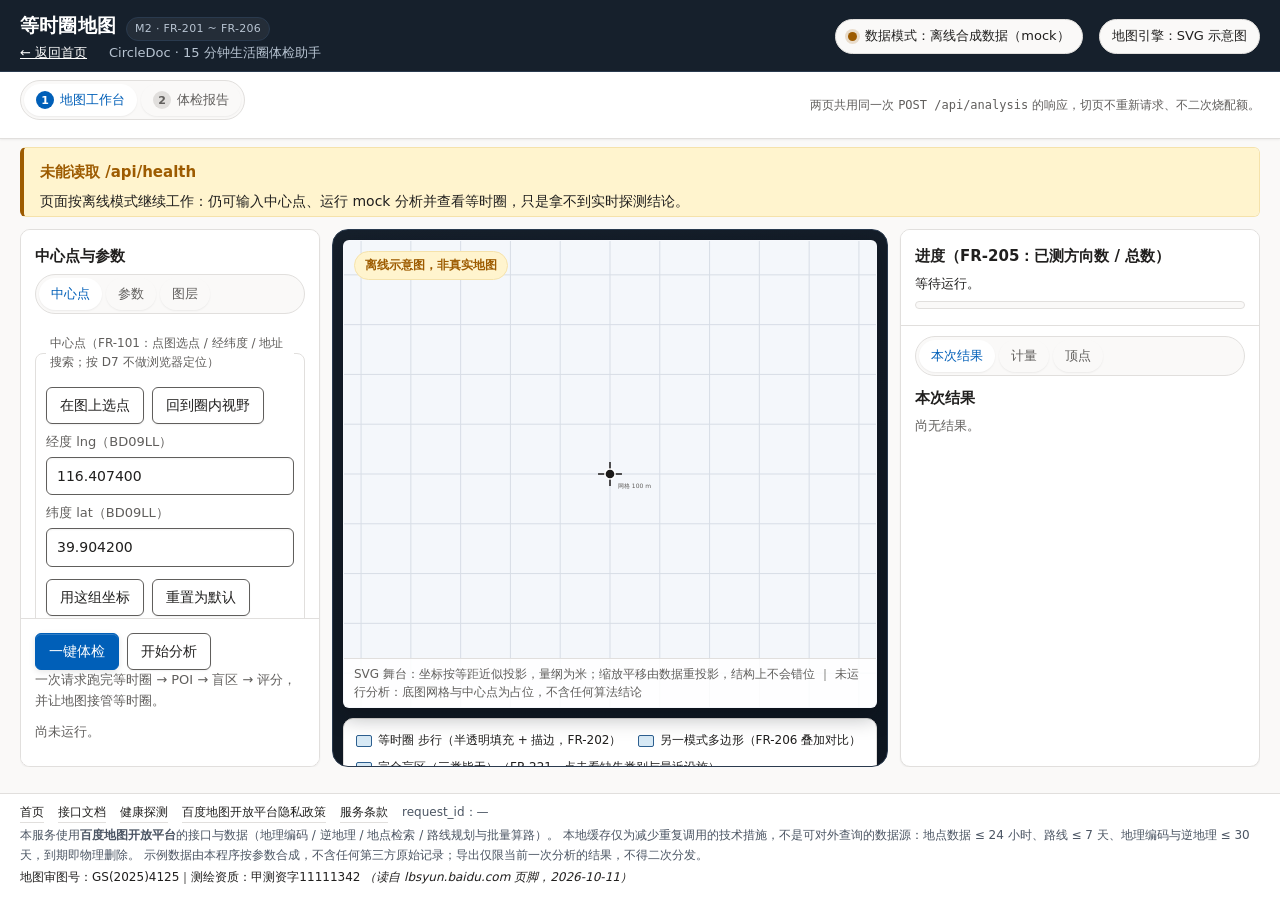
==== commit 50992a9c: "feat(web): 工作台改成分视图外壳，配色换成 Fluent —— 一页到底滚不动收掉了 原先参数、地图、报告全挤在一页里纵向堆叠，桌面要看报告得滚过整张图。 现在是一个固定高度的应用外壳：「地" ====
--- a/web/isochrone.html
+++ b/web/isochrone.html
@@ -1,849 +1,596 @@
-<!DOCTYPE html>
+<!doctype html>
 <html lang="zh-CN">
- <head>
-  <meta charset="utf-8"/>
-  <meta content="width=device-width, initial-scale=1" name="viewport"/>
-  <title>
-   CircleDoc · 生活圈体检工作台
-  </title>
-  <link href="./app.css" rel="stylesheet"/>
-  <link href="./isochrone.css" rel="stylesheet"/>
-  <link href="./report.css" rel="stylesheet"/>
-  <link href="data:," rel="icon"/>
-  <link href="./workspace.css" rel="stylesheet"/>
- </head>
- <body class="page-map workspace">
-  <a class="skip-link" href="#workspace-main">
-   跳到主要内容
-  </a>
-  <aside class="workspace-sidebar">
-   <a class="brand" href="./index.html">
-    <span aria-hidden="true" class="brand-mark">
-     ◎
-    </span>
-    <span>
-     CircleDoc
-     <small>
-      15 分钟生活圈体检
-     </small>
-    </span>
-   </a>
-   <p class="nav-label">
-    生活圈工作台
-   </p>
-   <nav aria-label="工作台导航">
-    <a data-route="setup" href="#setup">
-     <span aria-hidden="true" class="nav-icon">
-      01
-     </span>
-     新建体检
-    </a>
-    <a data-route="map" href="#map">
-     <span aria-hidden="true" class="nav-icon">
-      02
-     </span>
-     生活圈地图
-    </a>
-    <a data-route="report" href="#report">
-     <span aria-hidden="true" class="nav-icon">
-      03
-     </span>
-     体检报告
-    </a>
-    <a data-route="facilities" href="#facilities">
-     <span aria-hidden="true" class="nav-icon">
-      04
-     </span>
-     设施明细
-    </a>
-    <a data-route="blind" href="#blind">
-     <span aria-hidden="true" class="nav-icon">
-      05
-     </span>
-     服务盲区
-    </a>
-   </nav>
-   <p class="nav-label">
-    管理与帮助
-   </p>
-   <nav aria-label="管理导航">
-    <a data-route="details" href="#details">
-     <span aria-hidden="true" class="nav-icon">
-      ↗
-     </span>
-     运行详情
-    </a>
-    <a data-route="settings" href="#settings">
-     <span aria-hidden="true" class="nav-icon">
-      ⚙
-     </span>
-     系统设置
-    </a>
-    <a href="./index.html">
-     <span aria-hidden="true" class="nav-icon">
-      ⌂
-     </span>
-     返回首页
-    </a>
-   </nav>
-   <div class="sidebar-note">
-    <strong>
-     以生活为半径
-    </strong>
-    <p>
-     从可达范围到配套评分，
-     <br/>
-     读懂你身边的生活圈。
-    </p>
-    <span>
-     CircleDoc · 社区体检助手
-    </span>
-   </div>
-  </aside>
-  <header class="page-head">
-   <p class="eyebrow">
-    CIRCLEDOC / 生活圈体检工作台
-   </p>
-   <h1 id="workspace-title" tabindex="-1">
-    新建体检
-   </h1>
-   <p class="sub" id="workspace-description">
-    选好地点与参数，一次体检了解身边的生活配套。
-   </p>
-   <div class="mode" data-mode="unknown" id="mode-badge">
-    <span aria-hidden="true" class="dot">
-    </span>
-    <span id="mode-text">
-     数据模式：读取中…
-    </span>
-   </div>
-   <div class="engine" data-engine="svg" id="engine-badge">
-    <span id="engine-text">
-     地图引擎：SVG 示意图
-    </span>
-   </div>
-  </header>
-  <section aria-live="polite" class="banner" hidden="" id="banner">
-   <h2 id="banner-title">
-    当前不是实时数据
-   </h2>
-   <p id="banner-message">
-   </p>
-   <details>
-    <summary>
-     查看数据模式说明
-    </summary>
-    <ul id="banner-details">
-    </ul>
-    <p class="cta" id="banner-cta">
-    </p>
-   </details>
-  </section>
-  <section aria-live="polite" class="notice" hidden="" id="quota-notice">
-   <h2 id="quota-title">
-    骑行与步行共用同一份 5,000 条/日 路线配额
-   </h2>
-   <p id="quota-body">
-   </p>
-   <p class="cta" id="quota-meta">
-   </p>
-   <p class="actions">
-    <button id="quota-confirm" type="button">
-     确认配额可承担，运行第二轮
-    </button>
-    <button id="quota-cancel" type="button">
-     先不跑
-    </button>
-   </p>
-  </section>
-  <div aria-live="polite" class="workspace-status" role="status">
-   <span aria-hidden="true" class="status-dot">
-   </span>
-   <span id="workspace-status-text">
-    准备就绪，选择地点后即可开始体检。
-   </span>
-   <a href="#details">
-    运行详情 →
-   </a>
-  </div>
-  <main class="layout" id="workspace-main" tabindex="-1">
-   <section aria-labelledby="controls-h" class="panel setup-panel" data-view="setup" id="controls">
-    <div class="workflow-intro">
-     <div>
-      <span class="eyebrow">
-       开始一次社区体检
-      </span>
-      <h2>
-       你的生活圈，配套够好吗？
-      </h2>
-      <p>
-       选择一个中心点，看看步行或骑行范围内有哪些生活服务。
+  <head>
+    <meta charset="utf-8" />
+    <meta name="viewport" content="width=device-width, initial-scale=1" />
+    <title>CircleDoc · 等时圈地图（M2）</title>
+    <!--
+      🔴 零外链纪律（PRD R12 / R13）—— 这一页**没有任何**公网 CDN 引用：
+        · 样式 ./app.css + ./isochrone.css、脚本 ./isochrone.js 全是本地相对路径；
+        · 百度 JSAPI 4.0 不写在 HTML 里，只在 `isochrone.js` 里**运行时动态注入**，
+          注入条件为「数据模式 = live 且浏览器端 AK 已在本地提供 且 navigator.onLine」；
+        · 注入失败 / 超时 / 离线 / 非 live 态 → 无损降级到本页自带的 SVG 舞台（FR-105 的
+          「合成 SVG 示意图 + 离线示意图，非真实地图」标注），整页不白屏、不出红色报错。
+      ⚠️ 为什么 JSAPI 不能 vendored：JS 运行时与地图瓦片都在百度侧动态签发，断网必挂，
+      离线时连 `api.map.baidu.com/api` 都取不到（R13）。所以「能降级」不是加分项而是硬约束。
+      ⚠️ 浏览器端 AK 为什么由页面本地提供：`infra/config.py` 的 `public_dict()` 只回
+      `has_browser_ak` 布尔值、**永不下发 AK 值**，而后端只持有服务端类型 AK（FAQ 2639：
+      两类 AK 混用报 status=203）。因此现场要用真地图时必须把浏览器端 AK 交给前端。
+      本页把它存在 localStorage（可一键清除），既不进仓库也不进 HTML。
+    -->
+    <link rel="stylesheet" href="./app.css" />
+    <link rel="stylesheet" href="./isochrone.css" />
+    <link rel="stylesheet" href="./report.css" />
+    <!-- 空 data: 图标：浏览器就不会去要 /favicon.ico（R12 零外链，且验收要求零 404 资源）。 -->
+    <link rel="icon" href="data:," />
+    <!--
+      「多页版式」的开关。这一行内联脚本存在的唯一理由：**给 `<html>` 打一个「有脚本」的标记，
+      且必须早于 body 首次绘制**。视图/子页签的隐藏全靠 `html.shell-js` 这个前缀，于是
+        · 有脚本 → 首屏就是「一屏一个视图」，不会先闪一下全部堆叠的长页；
+        · 无脚本 → 类名不存在，所有分组与分节回到正常流里逐段堆叠，读得到也滚得到。
+      与 FR-106 抽屉同一个口径（`data-sheet-mode` 由脚本写，没脚本就没有抽屉）：
+      凡是「靠藏东西换屏效」的机制，都必须有一条不依赖脚本的退路。
+    -->
+    <script>
+      document.documentElement.classList.add("shell-js");
+    </script>
+  </head>
+  <body class="page-map">
+    <header class="page-head">
+      <div class="head-row">
+        <div class="head-title">
+          <h1>等时圈地图<span class="head-fr">M2 · FR-201 ~ FR-206</span></h1>
+          <p class="sub">
+            <a class="back" href="./index.html">← 返回首页</a>
+            <span>CircleDoc · 15 分钟生活圈体检助手</span>
+          </p>
+        </div>
+        <div class="head-status">
+          <div class="mode" id="mode-badge" data-mode="unknown">
+            <span class="dot" aria-hidden="true"></span>
+            <span id="mode-text">数据模式：读取中…</span>
+          </div>
+          <div class="engine" id="engine-badge" data-engine="svg">
+            <span id="engine-text">地图引擎：SVG 示意图</span>
+          </div>
+        </div>
+      </div>
+    </header>
+
+    <!--
+      顶层视图切换。刻意做成「两个整屏页」而不是「一屏之上再滚一屏」：
+      报告面板有九列明细表 + 两张图 + 盲区清单，留在文档流里就是把地图顶到首屏之外。
+      ⚠️ 这里只用 `aria-pressed` 的开关语义，不用 `role="tablist"`：地图页由三块面板
+      （`#controls` / `#stage-wrap` / `#readout`）拼成，一个 tab 对不上「一个 tabpanel」，
+      硬套 tablist 就是给读屏一个点不到的面板 id。`#report` 才是真正单块对应的那一侧。
+    -->
+    <nav class="viewbar" aria-label="工作台页面">
+      <div class="tabstrip" data-strip="view">
+        <button type="button" class="tab" data-view="map" aria-pressed="true">
+          <span class="tab-idx" aria-hidden="true">1</span>地图工作台
+        </button>
+        <button type="button" class="tab" data-view="report" aria-pressed="false">
+          <span class="tab-idx" aria-hidden="true">2</span>体检报告
+        </button>
+      </div>
+      <p class="viewbar-note">
+        两页共用同一次 <code>POST /api/analysis</code> 的响应，切页不重新请求、不二次烧配额。
       </p>
-     </div>
-     <span aria-hidden="true" class="intro-ring">
-      15
-      <small>
-       分钟生活圈
-      </small>
-     </span>
-    </div>
-    <h2 id="controls-h">
-     设置本次体检
-    </h2>
-    <fieldset>
-     <legend>
-      快速体验 / 预置样例社区
-     </legend>
-     <label class="field">
-      <span>
-       样例社区（同城三种建成形态各一）
-      </span>
-      <select id="sample-select">
-       <option value="">
-        读取中…
-       </option>
-      </select>
-     </label>
-     <p class="hint" id="sample-note">
-      正在读取 /api/samples…
-     </p>
-    </fieldset>
-    <fieldset>
-     <legend>
-      01 / 选择中心点
-     </legend>
-     <label class="field">
-      <span>
-       搜索地址
-      </span>
-      <input aria-autocomplete="list" aria-controls="suggest-list" aria-expanded="false" autocomplete="off" id="addr" placeholder="如 北京市朝阳区温宿路北口" role="combobox" type="text"/>
-     </label>
-     <label class="field">
-      <span>
-       所在城市（可选；输入联想时必填）
-      </span>
-      <input autocomplete="off" id="city" placeholder="如 北京" type="text"/>
-     </label>
-     <label class="check">
-      <input id="suggest-on" type="checkbox"/>
-      <span>
-       开启输入联想（默认关闭，与地点检索共用 100 次/日配额）
-      </span>
-     </label>
-     <ul class="suggest-list" id="suggest-list" role="listbox" data-state="none">
-     </ul>
-     <p class="actions">
-      <button id="geocode" type="button">
-       搜索并设为中心点
-      </button>
-     </p>
-     <details class="coordinate-details">
-      <summary>
-       使用经纬度（BD09LL）
-      </summary>
-      <label class="field">
-       <span>
-        经度 lng（BD09LL）
-       </span>
-       <input autocomplete="off" id="lng" inputmode="decimal" type="text" value="116.4074"/>
-      </label>
-      <label class="field">
-       <span>
-        纬度 lat（BD09LL）
-       </span>
-       <input autocomplete="off" id="lat" inputmode="decimal" type="text" value="39.9042"/>
-      </label>
+    </nav>
+
+    <!-- FR-105 / FR-101：非实时态必须解释「为什么不是实时数据」，而不是抛错。 -->
+    <section class="banner" id="banner" hidden aria-live="polite">
+      <h2 id="banner-title">当前不是实时数据</h2>
+      <p id="banner-message"></p>
+      <ul id="banner-details"></ul>
+      <p class="cta" id="banner-cta"></p>
+    </section>
+
+    <!-- FR-206 ①：跑第二轮**之前**必须显式提示双模式共用同一份 5,000 条/日 路线配额。 -->
+    <section class="notice" id="quota-notice" hidden aria-live="polite">
+      <h2 id="quota-title">骑行与步行共用同一份 5,000 条/日 路线配额</h2>
+      <p id="quota-body"></p>
+      <p class="cta" id="quota-meta"></p>
       <p class="actions">
-       <button id="apply-lnglat" type="button">
-        用这组坐标
-       </button>
-       <button id="reset-center" type="button">
-        重置为默认
-       </button>
+        <button type="button" id="quota-confirm">确认配额可承担，运行第二轮</button>
+        <button type="button" id="quota-cancel">先不跑</button>
       </p>
-     </details>
-     <p class="hint" id="center-readout">
-      中心点：未设定。
-     </p>
-     <p class="address-line" id="center-address" data-state="none">
-      中心点地址：尚未解析。
-     </p>
-     <p class="actions">
-      <button aria-pressed="false" id="pick-point" title="开启后在图上点一处作为中心点" type="button">
-       在图上选点
-      </button>
-      <button id="recenter" title="把视野回到等时圈范围" type="button">
-       回到圈内视野
-      </button>
-     </p>
-    </fieldset>
-    <fieldset>
-     <legend>
-      02 / 设置体检参数
-     </legend>
-     <label class="field">
-      <span>
-       出行方式
-      </span>
-      <select id="mode">
-       <option selected="" value="walking">
-        步行
-       </option>
-       <option value="riding">
-        骑行
-       </option>
-      </select>
-     </label>
-     <label class="field">
-      <span>
-       目标时长（分钟）
-      </span>
-      <select id="minutes">
-       <option value="5">
-        5
-       </option>
-       <option value="10">
-        10
-       </option>
-       <option selected="" value="15">
-        15
-       </option>
-       <option value="30">
-        30
-       </option>
-      </select>
-     </label>
-     <fieldset class="nested" id="categories">
-      <legend>
-       设施类别
-      </legend>
-      <label class="check">
-       <input checked="" class="cat" data-blind-cat="1" data-cat="medical" type="checkbox"/>
-       <span>
-        基础医疗
-       </span>
-      </label>
-      <label class="check">
-       <input checked="" class="cat" data-blind-cat="1" data-cat="education" type="checkbox"/>
-       <span>
-        教育
-       </span>
-      </label>
-      <label class="check">
-       <input checked="" class="cat" data-blind-cat="1" data-cat="market" type="checkbox"/>
-       <span>
-        购物市场
-       </span>
-      </label>
-      <label class="check">
-       <input checked="" class="cat" data-cat="leisure" type="checkbox"/>
-       <span>
-        养老休闲
-       </span>
-      </label>
-      <label class="check">
-       <input checked="" class="cat" data-cat="transit" type="checkbox"/>
-       <span>
-        公共交通
-       </span>
-      </label>
-      <label class="check">
-       <input checked="" class="cat" data-cat="food" type="checkbox"/>
-       <span>
-        餐饮服务
-       </span>
-      </label>
-      <label class="check">
-       <input checked="" class="cat" data-cat="service_ref" type="checkbox"/>
-       <span>
-        便民服务（参考项）
-       </span>
-      </label>
-      <p class="hint">
-       「便民服务（参考项）」不计分（PRD §4.3），取消它只少一类明细。
+    </section>
+
+    <main class="layout">
+      <!--
+        工作台 = 桌面三栏的那一屏。`#report` 与它在 `.layout` 里**同处一格**、靠层叠覆盖，
+        所以切到报告页时工作台只是 `visibility: hidden`，**从不 `display: none`**：
+        舞台尺寸由 `resizeStage()` / `sizeSheetStage()` 量 `getBoundingClientRect()` 得出，
+        一旦盒子被从布局里摘掉，量到的就是 0，等时圈会退回 240×220 的兜底尺寸，
+        而 JSAPI 那条路径还要额外补一次 `checkResize()`。`visibility` 保盒子、只关绘制，
+        两个引擎都不用管「我刚才被藏起来过」。
+      -->
+      <div class="workbench" id="workbench">
+        <section class="panel" id="controls" aria-labelledby="controls-h">
+          <div class="panel-head">
+            <h2 id="controls-h">中心点与参数</h2>
+            <div class="tabstrip" data-strip="controls">
+              <button type="button" class="tab" data-group="center">中心点</button>
+              <button type="button" class="tab" data-group="param">参数</button>
+              <button type="button" class="tab" data-group="layer">图层</button>
+            </div>
+          </div>
+
+          <div class="group" data-group="center">
+            <fieldset>
+              <legend>中心点（FR-101：点图选点 / 经纬度 / 地址搜索；按 D7 不做浏览器定位）</legend>
+              <p class="actions">
+                <button
+                  type="button"
+                  id="pick-point"
+                  aria-pressed="false"
+                  title="开启后在图上点一处作为中心点"
+                >
+                  在图上选点
+                </button>
+                <button type="button" id="recenter" title="把视野回到等时圈范围">回到圈内视野</button>
+              </p>
+              <label class="field">
+                <span>经度 lng（BD09LL）</span>
+                <input type="text" id="lng" inputmode="decimal" autocomplete="off" value="116.4074" />
+              </label>
+              <label class="field">
+                <span>纬度 lat（BD09LL）</span>
+                <input type="text" id="lat" inputmode="decimal" autocomplete="off" value="39.9042" />
+              </label>
+              <p class="actions">
+                <button type="button" id="apply-lnglat">用这组坐标</button>
+                <button type="button" id="reset-center">重置为默认</button>
+              </p>
+              <label class="field">
+                <span>地址文本（走 /api/geocode）</span>
+                <input
+                  type="text"
+                  id="addr"
+                  autocomplete="off"
+                  role="combobox"
+                  aria-expanded="false"
+                  aria-controls="suggest-list"
+                  aria-autocomplete="list"
+                  placeholder="如 北京市朝阳区温宿路北口"
+                />
+              </label>
+              <label class="field">
+                <span>城市（可选，提高解析精度；开启联想后必填）</span>
+                <input type="text" id="city" autocomplete="off" placeholder="如 北京" />
+              </label>
+              <!-- FR-108：中文联想。**默认关闭**——`/place/v2/suggestion` 与地点检索共用
+                   每日 100 次配额（笔记 FAQ 2540 / 2549），开着它等于让输入框替用户烧检索额度。
+                   后端还有一道 `SUGGEST_ENABLED`（默认 false），两边任一关着都不会出网。 -->
+              <label class="check">
+                <input type="checkbox" id="suggest-on" />
+                <span>输入联想（FR-108：默认关闭 · 与地点检索共用 100 次/日 配额）</span>
+              </label>
+              <ul class="suggest-list" id="suggest-list" role="listbox" data-state="none"></ul>
+              <p class="actions"><button type="button" id="geocode">地址搜索取点</button></p>
+              <p class="hint" id="center-readout">中心点：未设定。</p>
+              <!-- FR-103：中心点的结构化地址。内容一律来自 /api/regeo 的响应；取不到就照实写取不到，
+                   绝不用坐标反推一个「看着像地址」的字符串。 -->
+              <p class="address-line" id="center-address" data-state="none">中心点地址：尚未解析。</p>
+
+              <fieldset class="nested">
+                <legend>浏览器端 AK（只存在本机，用于动态注入 JSAPI）</legend>
+                <label class="field">
+                  <span>BAIDU_BROWSER_AK</span>
+                  <input type="text" id="browser-ak" autocomplete="off" spellcheck="false" />
+                </label>
+                <p class="actions">
+                  <button type="button" id="save-ak">保存到本机</button>
+                  <button type="button" id="clear-ak">清除</button>
+                </p>
+                <p class="hint" id="ak-state">未配置：地图走 SVG 示意图。</p>
+              </fieldset>
+            </fieldset>
+
+            <fieldset>
+              <legend>预置样例社区（FR-102）</legend>
+              <label class="field">
+                <span>样例社区（同城三种建成形态各一）</span>
+                <select id="sample-select">
+                  <option value="">读取中…</option>
+                </select>
+              </label>
+              <p class="hint" id="sample-note">正在读取 /api/samples…</p>
+            </fieldset>
+          </div>
+
+          <div class="group" data-group="param">
+            <fieldset>
+              <legend>参数（FR-104 / FR-105）</legend>
+              <label class="field">
+                <span>出行方式（FR-206）</span>
+                <select id="mode">
+                  <option value="walking" selected>步行 walking</option>
+                  <option value="riding">骑行 riding</option>
+                </select>
+              </label>
+              <label class="field">
+                <span>目标时长（分钟）</span>
+                <select id="minutes">
+                  <option value="5">5</option>
+                  <option value="10">10</option>
+                  <option value="15" selected>15</option>
+                  <option value="30">30</option>
+                </select>
+              </label>
+              <label class="field">
+                <span>数据模式（mock = 零真实出网）</span>
+                <select id="data-mode">
+                  <option value="" selected>跟随启动探测</option>
+                  <option value="live">live 实时</option>
+                  <option value="cache">cache 缓存优先</option>
+                  <option value="mock">mock 合成示例</option>
+                </select>
+              </label>
+              <!--
+                FR-104 设施类别多选。三条口径写在这里，改动前先读：
+                  1. `data-cat` 的取值与顺序 = 后端 `services/poi_categories.py` 的 `DIMENSION_ORDER`，
+                     勾选框文案 = `DIMENSIONS[key]["label"]`，两边由 tests/test_web_smoke.py 逐一对账。
+                  2. `data-blind-cat` 标记 = 后端 `BLIND_TRIO_SUBCATS`（市场 / 药店 / 小学）实际住在
+                     哪几个维度里。取消这几类会让 FR-221 的盲区判定把「这次没查」当成「附近没有」，
+                     盲区面积被系统性高估 —— 前端在这里同步提示，后端在同一次响应的 `notes` 里
+                     挂同样的警示（`services/analysis.py`），两边各说一遍是因为报告可能离线导出。
+                  3. 全七类勾选时**不传** `categories`（后端缺省即全七类）：传七个键会让同一中心点的
+                     缓存换个键、白烧一次地点检索配额。
+              -->
+              <fieldset class="nested" id="categories">
+                <legend>设施类别（FR-104：勾选的类才检索）</legend>
+                <label class="check">
+                  <input type="checkbox" class="cat" data-cat="medical" data-blind-cat="1" checked />
+                  <span>基础医疗</span>
+                </label>
+                <label class="check">
+                  <input type="checkbox" class="cat" data-cat="education" data-blind-cat="1" checked />
+                  <span>教育</span>
+                </label>
+                <label class="check">
+                  <input type="checkbox" class="cat" data-cat="market" data-blind-cat="1" checked />
+                  <span>购物市场</span>
+                </label>
+                <label class="check">
+                  <input type="checkbox" class="cat" data-cat="leisure" checked />
+                  <span>养老休闲</span>
+                </label>
+                <label class="check">
+                  <input type="checkbox" class="cat" data-cat="transit" checked />
+                  <span>公共交通</span>
+                </label>
+                <label class="check">
+                  <input type="checkbox" class="cat" data-cat="food" checked />
+                  <span>餐饮服务</span>
+                </label>
+                <label class="check">
+                  <input type="checkbox" class="cat" data-cat="service_ref" checked />
+                  <span>便民服务（参考项）</span>
+                </label>
+                <p class="hint">
+                  「便民服务（参考项）」不计分（PRD §4.3），取消它只少一类明细。
+                </p>
+                <p class="hint" id="category-hint" data-state="all">
+                  七类全选 = 不限制类别（后端缺省），盲区面积与总分口径都和类别多选落地前一致。
+                </p>
+                <p class="actions">
+                  <button type="button" id="cat-all">恢复全选</button>
+                </p>
+              </fieldset>
+            </fieldset>
+          </div>
+
+          <div class="group" data-group="layer">
+            <fieldset>
+              <legend>图层开关</legend>
+              <label class="check">
+                <input type="checkbox" id="heat" />
+                <span>耗时热力层（FR-204：网格插值耗时）</span>
+              </label>
+              <label class="check">
+                <input type="checkbox" id="compare" />
+                <span>叠加对比另一模式多边形（FR-206）</span>
+              </label>
+              <label class="check">
+                <input type="checkbox" id="show-reference" checked />
+                <span>同半径正圆对照线（FR-201：证明不是正圆）</span>
+              </label>
+              <label class="check">
+                <input type="checkbox" id="show-pois" checked />
+                <span>设施点位（FR-212：按 6 大维度分色 + 分形状，点击看实测时间）</span>
+              </label>
+              <label class="check">
+                <input type="checkbox" id="show-blind" checked />
+                <span>服务盲区区域（FR-222：灰＝完全盲区 / 橙＝配套不足，点击看缺失类别与最近设施）</span>
+              </label>
+              <p class="hint" id="layer-hint">热力层与顶点只在有结果后可用。</p>
+            </fieldset>
+          </div>
+
+          <!--
+            主操作条留在 `#controls` **内部**而不是顶部导航里，有两个理由：
+              1. 移动端顶部导航整条收起（FR-106 要把首屏让给地图），按钮跟着收起就等于
+                 手机上跑不了体检 —— 那是把 P0 路径改没了。
+              2. `#controls` 在抽屉里是那块浮层，`position: sticky` 的贴底正好是拇指区。
+            两个按钮各是一条独立验收路径，不能合并成一个：`#run` 只算等时圈（M2 的
+            /api/isochrone，不含 POI / 盲区 / 评分），`#run-analysis` 才是一次完整体检。
+          -->
+          <div class="rail-actions">
+            <p class="actions">
+              <button type="button" id="run-analysis" class="primary">一键体检</button>
+              <button type="button" id="run">开始分析</button>
+            </p>
+            <p class="hint" id="analysis-hint">
+              一次请求跑完等时圈 → POI → 盲区 → 评分，并让地图接管等时圈。
+            </p>
+            <p class="hint" id="run-hint">尚未运行。</p>
+          </div>
+        </section>
+
+        <section class="stage-wrap" id="stage-wrap">
+          <div class="stage-area" id="stage-area">
+            <!-- JSAPI 4.0 只在条件满足时把 <div id="map-live"> 交给 BMap.Map 渲染；不满足则隐藏。 -->
+            <div id="map-live" hidden></div>
+            <svg id="stage" role="img" aria-label="等时圈示意图舞台"></svg>
+            <div class="stage-tag" id="stage-tag">离线示意图，非真实地图</div>
+            <div class="stage-hint" id="stage-hint"></div>
+            <div class="tooltip" id="tooltip" hidden role="status" aria-live="polite"></div>
+          </div>
+          <div class="legend" id="legend"></div>
+        </section>
+
+        <section class="panel" id="readout" aria-labelledby="progress-h">
+          <div class="panel-head">
+            <h2 id="progress-h">进度（FR-205：已测方向数 / 总数）</h2>
+            <p class="meter" id="progress-text">等待运行。</p>
+            <div class="bar"><i id="progress-fill" style="width: 0%"></i></div>
+            <ul id="progress-stages"></ul>
+          </div>
+
+          <!--
+            进度条**不进页签**：它是一次运行期间唯一在动的东西，被切走就等于「点了没反应」。
+            下面三块（结果 / 计量 / 顶点）都是跑完才看的静态内容，才值得分页。
+          -->
+          <div class="tabstrip" data-strip="readout">
+            <button type="button" class="tab" data-chunk="meta">本次结果</button>
+            <button type="button" class="tab" data-chunk="usage">计量</button>
+            <button type="button" class="tab" data-chunk="vertices">顶点</button>
+          </div>
+
+          <div class="chunk" data-chunk="meta">
+            <h2>本次结果</h2>
+            <dl class="meta" id="result-meta"></dl>
+          </div>
+
+          <div class="chunk" data-chunk="usage">
+            <h2>计量（两栏分开，PRD §4.2 第 267 行）</h2>
+            <p class="hint" id="usage-hint">
+              <code>quota_units</code> 按 origins×destinations 折算路线条数，<code>http_requests</code>
+              是实际往返次数；只报后者会把配额低估一个数量级，所以两栏各占一行、永不合并。
+            </p>
+            <div class="table-wrap">
+              <table class="usage" id="usage-table">
+                <tbody></tbody>
+              </table>
+            </div>
+          </div>
+
+          <div class="chunk" data-chunk="vertices">
+            <h2>顶点（FR-203）</h2>
+            <p class="hint" id="polyline-status">
+              点击顶点或表格行内「取真实路径」，才对单个顶点补调 /api/isochrone/polyline（单次上限 12 次）。
+            </p>
+            <div class="table-wrap">
+              <table class="vertices" id="vertices-table">
+                <thead>
+                  <tr>
+                    <th scope="col">#</th>
+                    <th scope="col">方位角</th>
+                    <th scope="col">实测耗时</th>
+                    <th scope="col">路径距离</th>
+                    <th scope="col">采样方式</th>
+                    <th scope="col">真实路径</th>
+                  </tr>
+                </thead>
+                <tbody></tbody>
+              </table>
+            </div>
+          </div>
+
+          <noscript>
+            <p class="banner-static">
+              未启用 JavaScript：本页的等时圈渲染依赖脚本。可直接访问
+              <code>POST /api/isochrone</code> 取 GeoJSON 多边形。
+            </p>
+          </noscript>
+        </section>
+      </div>
+
+      <!-- M4 体检报告面板（FR-301 ~ FR-306 / FR-213 / FR-223）。
+           数据全部来自 POST /api/analysis 的那一份响应；前端不做任何再计算。
+           环境检测不通过时（脚本没加载）这里就是一块空的隐藏区，不会挡住地图。 -->
+      <section class="panel" id="report" aria-labelledby="report-h">
+        <div class="report-head">
+          <h2 id="report-h">体检报告（FR-301 ~ FR-306）</h2>
+          <span class="source-badge" id="source-badge" data-source="unknown">数据来源：尚未运行</span>
+          <!-- FR-107：档位标记。文案由 report.js 按**响应** meta.lightweight 写，不是前端自己那份意图。 -->
+          <span class="profile-badge" id="profile-badge" data-profile="desktop" hidden>完整模式</span>
+        </div>
+
+        <p class="hint" id="report-empty">
+          还没有报告。选好中心点（或从左侧载入预置样例）后点「一键体检」。
+          ⚠️ 若只点了「开始分析」，这里不会有内容 —— 那一次只算等时圈（M2 的 /api/isochrone），
+          不含 POI、盲区与评分。
+        </p>
+
+        <div id="report-body" hidden>
+          <div class="tabstrip" data-strip="report">
+            <button type="button" class="tab" data-chunk="overview">概览</button>
+            <button type="button" class="tab" data-chunk="charts">图表</button>
+            <button type="button" class="tab" data-chunk="poi">设施明细</button>
+            <button type="button" class="tab" data-chunk="blind">服务盲区</button>
+            <button type="button" class="tab" data-chunk="usage">计量与断言</button>
+            <button type="button" class="tab" data-chunk="notes">口径与提示</button>
+          </div>
+
+          <section class="chunk" data-chunk="overview">
+            <h3>综合评分</h3>
+            <div class="score-card" id="score-card"></div>
+
+            <h3>结论摘要（FR-304）</h3>
+            <ul id="summary-list"></ul>
+          </section>
+
+          <section class="chunk" data-chunk="charts">
+            <h3>图表（FR-302 雷达图 / FR-303 柱状图）</h3>
+            <div class="charts">
+              <div class="chart-box">
+                <h3>六维得分雷达</h3>
+                <div id="radar-chart"></div>
+              </div>
+              <div class="chart-box">
+                <h3>各类设施最近步行时间 vs 阈值</h3>
+                <div id="bar-chart"></div>
+                <p class="hint" id="bar-note"></p>
+              </div>
+            </div>
+          </section>
+
+          <section class="chunk" data-chunk="poi">
+            <h3>设施明细（FR-213）</h3>
+            <div class="poi-toolbar">
+              <label>
+                <span>维度筛选</span>
+                <select id="poi-category">
+                  <option value="">全部维度</option>
+                </select>
+              </label>
+              <span class="hint" id="poi-count"></span>
+            </div>
+            <div class="table-wrap">
+              <table class="poi" id="poi-table">
+                <thead>
+                  <tr>
+                    <th scope="col" data-sort="name">名称</th>
+                    <th scope="col" data-sort="category">类别</th>
+                    <th scope="col">官方分类</th>
+                    <th scope="col" data-sort="distance">直线距离</th>
+                    <th scope="col" data-sort="minutes">实测步行时间</th>
+                    <th scope="col" data-sort="polygon">落圈</th>
+                    <th scope="col" data-sort="measured">实测状态</th>
+                    <th scope="col">经度</th>
+                    <th scope="col">纬度</th>
+                  </tr>
+                </thead>
+                <tbody></tbody>
+              </table>
+            </div>
+          </section>
+
+          <section class="chunk" data-chunk="blind">
+            <h3>服务盲区（FR-221 / FR-222 / FR-223 / FR-224）</h3>
+            <p class="hint" id="blind-summary"></p>
+            <ul class="blind-list" id="blind-list"></ul>
+          </section>
+
+          <section class="chunk" data-chunk="usage">
+            <h3>计量与预算断言（§6.1 / §6.2）</h3>
+            <p class="hint">
+              三栏分开统计：<code>place_calls</code>（地点检索，最稀缺）、
+              <code>quota_units</code>（按 origins×destinations 折算）、
+              <code>http_requests</code>（真实往返）。混成一个数字会把配额消耗低估一个数量级。
+            </p>
+            <div class="table-wrap">
+              <table class="usage" id="analysis-usage">
+                <tbody></tbody>
+              </table>
+            </div>
+            <p class="hint" id="analysis-assertions"></p>
+          </section>
+
+          <section class="chunk" data-chunk="notes">
+            <h3>口径与提示</h3>
+            <ul class="hint" id="analysis-notes"></ul>
+          </section>
+
+          <!-- 导出是**跨分节**的动作（JSON 是整份响应、CSV 是明细与盲区、PNG 是评分卡），
+               所以它不属于任何一个分节页签，贴在报告页底部常驻。 -->
+          <div class="report-actions">
+            <h3>导出（FR-305）</h3>
+            <p class="actions">
+              <button type="button" id="export-json">导出结果 JSON</button>
+              <button type="button" id="export-csv">导出设施明细 CSV</button>
+              <button type="button" id="export-blind-csv">导出盲区清单 CSV</button>
+              <button type="button" id="export-png">导出报告卡 PNG</button>
+            </p>
+            <span class="hint" id="export-hint"></span>
+          </div>
+        </div>
+      </section>
+      <!--
+        FR-106 移动端底部抽屉的把手条。三条口径写在这里，改动前先读：
+          1. **只在 `body[data-sheet-mode="mobile"]` 下出现**，而这个属性由 `isochrone.js` 按
+             `matchMedia("(max-width: 768px)")` 设置。桌面是 `display: none`，不用 `hidden` 属性
+             是因为 `[hidden]` 会被 `.sheet-bar { display: flex }` 直接盖掉（属性选择器与类选择器
+             同权重、比大小看写序），留一个靠 JS 同步的开关比和 UA 样式表抢优先级稳。
+          2. 抽屉本体**不在这里**，就是上面那三块面板（`#controls` / `#readout` / `#report`）：
+             移动端把它们转成 `position: fixed` 的层，位移只用 `transform: translateY()`——
+             不引第三方滑动库（R15 的工程措施）。DOM 不搬家，桌面三栏布局逐字节不变。
+          3. 键盘与读屏只走这三个 `button`（`aria-controls` + `aria-expanded` 由 JS 同步）；
+             拖拽条 `#sheet-grip` 是 `aria-hidden="true"` 的装饰性增强——它能做的事，按钮都能做。
+        ⚠️ 与顶层视图切换的分工：移动端**没有**「地图 / 报告」两个整屏页，`.viewbar` 整条收起、
+        `shell.js` 也会把 `<html>` 上的视图属性摘掉，报告就是这三个把手之一。
+        两套导航同时接管同一块面板必然打架（一个靠 `visibility`、一个靠 `transform`），
+        所以「谁在移动端说话」必须是唯一答案：把手条。
+      -->
+      <div class="sheet-bar" id="sheet-bar">
+        <button type="button" class="sheet-tab" data-sheet="controls" aria-controls="controls" aria-expanded="false">
+          参数
+        </button>
+        <button type="button" class="sheet-tab" data-sheet="readout" aria-controls="readout" aria-expanded="false">
+          进度
+        </button>
+        <button type="button" class="sheet-tab" data-sheet="report" aria-controls="report" aria-expanded="false">
+          报告
+        </button>
+        <span class="sheet-grip" id="sheet-grip" aria-hidden="true">拖动展开 / 收起</span>
+      </div>
+    </main>
+
+    <!-- FR-413 / 条款 6.6 + 7.3：页脚是这两条要求唯一的落点。
+         审图号与测绘资质逐字读自 lbsyun.baidu.com 首页页脚（2026-10-11），百度按年换号，
+         号码本身会过期——所以这里带读取日期，且 TTL 由 test_compliance_footer_ttl_matches_config
+         对着 `Settings` 默认值断言，配置一改本页就红。 -->
+    <footer class="page-foot">
+      <p class="foot-links">
+        <a href="./index.html">首页</a>
+        <a href="/api/docs">接口文档</a>
+        <a href="/api/health">健康探测</a>
+        <a href="https://lbsyun.baidu.com/index.php?title=openprivacy" target="_blank" rel="noopener noreferrer">百度地图开放平台隐私政策</a>
+        <a href="https://lbsyun.baidu.com/index.php?title=open/law" target="_blank" rel="noopener noreferrer">服务条款</a>
+        <span id="request-id-foot">request_id：—</span>
       </p>
-      <p class="hint" data-state="all" id="category-hint">
-       七类全选 = 不限制类别（后端缺省），盲区面积与总分口径都和类别多选落地前一致。
-      </p>
-      <p class="actions">
-       <button id="cat-all" type="button">
-        恢复全选
-       </button>
-      </p>
-     </fieldset>
-    </fieldset>
-    <div class="setup-actions">
-     <p class="actions">
-      <button class="primary" id="run-analysis" type="button">
-       生成完整体检报告
-      </button>
-      <span class="hint" id="analysis-hint">
-       包含等时圈、设施检索、服务盲区与综合评分。
-      </span>
-     </p>
-     <p class="actions">
-      <button id="run" type="button">
-       仅计算等时圈
-      </button>
-      <span class="hint" id="run-hint">
-       尚未运行。
-      </span>
-     </p>
-    </div>
-   </section>
-   <section class="stage-wrap" data-view="map" id="stage-wrap">
-    <div class="stage-area" id="stage-area">
-     <div hidden="" id="map-live">
-     </div>
-     <svg aria-label="等时圈示意图舞台" id="stage" role="img">
-     </svg>
-     <div class="stage-tag" id="stage-tag">
-      离线示意图，非真实地图
-     </div>
-     <div class="stage-hint" id="stage-hint">
-     </div>
-     <div aria-live="polite" class="tooltip" hidden="" id="tooltip" role="status">
-     </div>
-    </div>
-    <details class="map-legend-details">
-     <summary>
-      图例与采样说明
-     </summary>
-     <div class="legend" id="legend">
-     </div>
-    </details>
-    <fieldset class="map-layers">
-     <legend>
-      地图图层
-     </legend>
-     <label class="check">
-      <input id="heat" type="checkbox"/>
-      <span>
-       耗时热力层
-      </span>
-     </label>
-     <label class="check">
-      <input id="compare" type="checkbox"/>
-      <span>
-       对比步行 / 骑行范围
-      </span>
-     </label>
-     <label class="check">
-      <input checked="" id="show-reference" type="checkbox"/>
-      <span>
-       同半径正圆对照
-      </span>
-     </label>
-     <label class="check">
-      <input checked="" id="show-pois" type="checkbox"/>
-      <span>
-       设施点位（点击查看详情）
-      </span>
-     </label>
-     <label class="check">
-      <input checked="" id="show-blind" type="checkbox"/>
-      <span>
-       服务盲区（灰：完全盲区 / 橙：配套不足）
-      </span>
-     </label>
-     <p class="hint" id="layer-hint">
-      热力层与顶点只在有结果后可用。
-     </p>
-    </fieldset>
-    <p class="map-actions">
-     <a class="button-link" href="#setup">
-      修改地点与参数
-     </a>
-     <a class="button-link primary-link" href="#report">
-      查看体检报告 →
-     </a>
-    </p>
-   </section>
-   <section aria-labelledby="progress-h" class="panel" data-view="details" id="readout">
-    <h2 id="progress-h">
-     运行进度
-    </h2>
-    <p class="meter" id="progress-text">
-     等待运行。
-    </p>
-    <div class="bar">
-     <i id="progress-fill" style="width: 0%">
-     </i>
-    </div>
-    <ul id="progress-stages">
-    </ul>
-    <h2>
-     本次结果
-    </h2>
-    <dl class="meta" id="result-meta">
-    </dl>
-    <h2>
-     等时圈计量
-    </h2>
-    <p class="hint" id="usage-hint">
-     <code>
-      quota_units
-     </code>
-     按 origins×destinations 折算路线条数，
-     <code>
-      http_requests
-     </code>
-     是实际往返次数；只报后者会把配额低估一个数量级，所以两栏各占一行、永不合并。
-    </p>
-    <div class="table-wrap">
-     <table class="usage" id="usage-table">
-      <tbody>
-      </tbody>
-     </table>
-    </div>
-    <h2>
-     边界顶点与真实路径
-    </h2>
-    <p class="hint" id="polyline-status">
-     点击顶点或表格行内「取真实路径」，才对单个顶点补调 /api/isochrone/polyline（单次上限 12 次）。
-    </p>
-    <div class="table-wrap">
-     <table class="vertices" id="vertices-table">
-      <thead>
-       <tr>
-        <th scope="col">
-         #
-        </th>
-        <th scope="col">
-         方位角
-        </th>
-        <th scope="col">
-         实测耗时
-        </th>
-        <th scope="col">
-         路径距离
-        </th>
-        <th scope="col">
-         采样方式
-        </th>
-        <th scope="col">
-         真实路径
-        </th>
-       </tr>
-      </thead>
-      <tbody>
-      </tbody>
-     </table>
-    </div>
-    <noscript>
-     <p class="banner-static">
-      未启用 JavaScript：本页的等时圈渲染依赖脚本。可直接访问
-      <code>
-       POST /api/isochrone
-      </code>
-      取 GeoJSON 多边形。
-     </p>
-    </noscript>
-   </section>
-   <section aria-labelledby="report-h" class="panel" data-view="report facilities blind details" id="report">
-    <div class="report-head">
-     <h2 id="report-h">
-      本次体检结果
-     </h2>
-     <span class="source-badge" data-source="unknown" id="source-badge">
-      数据来源：尚未运行
-     </span>
-     <span class="profile-badge" id="profile-badge" data-profile="desktop" hidden="">
-      完整模式
-     </span>
-    </div>
-    <p class="empty-state" id="report-empty">
-     <strong>
-      还没有完整体检报告
-     </strong>
-     <span>
-      在「新建体检」中选择地点，点击「生成完整体检报告」。仅计算等时圈不会生成评分与设施明细。
-     </span>
-     <a class="button-link primary-link" href="#setup">
-      去新建体检 →
-     </a>
-    </p>
-    <div hidden="" id="report-body">
-     <section class="report-screen" data-view="report">
-      <h3>
-       综合评分
-      </h3>
-      <div class="score-card" id="score-card">
-      </div>
-      <h3>
-       结论摘要
-      </h3>
-      <ul id="summary-list">
-      </ul>
-      <h3>
-       配套能力分析
-      </h3>
-      <div class="charts">
-       <div class="chart-box">
-        <h3>
-         六维得分雷达
-        </h3>
-        <div id="radar-chart">
-        </div>
-       </div>
-       <div class="chart-box">
-        <h3>
-         各类设施最近步行时间 vs 阈值
-        </h3>
-        <div id="bar-chart">
-        </div>
-        <p class="hint" id="bar-note">
-        </p>
-       </div>
-      </div>
-      <h3>
-       导出本次结果
-      </h3>
-      <p class="actions">
-       <button id="export-json" type="button">
-        导出结果 JSON
-       </button>
-       <button id="export-csv" type="button">
-        导出设施明细 CSV
-       </button>
-       <button id="export-blind-csv" type="button">
-        导出盲区清单 CSV
-       </button>
-       <button id="export-png" type="button">
-        导出报告卡 PNG
-       </button>
-       <span class="hint" id="export-hint">
-       </span>
-      </p>
-     </section>
-     <section class="report-screen" data-view="facilities">
-      <h3>
-       设施明细
-      </h3>
-      <div class="poi-toolbar">
-       <label>
-        <span>
-         维度筛选
-        </span>
-        <select id="poi-category">
-         <option value="">
-          全部维度
-         </option>
-        </select>
-       </label>
-       <span class="hint" id="poi-count">
-       </span>
-      </div>
-      <div class="table-wrap">
-       <table class="poi" id="poi-table">
-        <thead>
-         <tr>
-          <th data-sort="name" scope="col">
-           名称
-          </th>
-          <th data-sort="category" scope="col">
-           类别
-          </th>
-          <th scope="col">
-           官方分类
-          </th>
-          <th data-sort="distance" scope="col">
-           直线距离
-          </th>
-          <th data-sort="minutes" scope="col">
-           实测步行时间
-          </th>
-          <th data-sort="polygon" scope="col">
-           落圈
-          </th>
-          <th data-sort="measured" scope="col">
-           实测状态
-          </th>
-          <th scope="col">
-           经度
-          </th>
-          <th scope="col">
-           纬度
-          </th>
-         </tr>
-        </thead>
-        <tbody>
-        </tbody>
-       </table>
-      </div>
-      <div aria-label="设施明细分页" class="pagination">
-       <button id="poi-prev" type="button">
-        上一页
-       </button>
-       <span aria-live="polite" id="poi-page">
-        第 1 / 1 页
-       </span>
-       <button id="poi-next" type="button">
-        下一页
-       </button>
-       <span class="hint">
-        每页 20 条 · 仅分页展示本次返回的记录
-       </span>
-      </div>
-     </section>
-     <section class="report-screen" data-view="blind">
-      <h3>
-       服务盲区
-      </h3>
-      <p class="hint" id="blind-summary">
-      </p>
-      <ul class="blind-list" id="blind-list">
-      </ul>
-     </section>
-     <section class="report-screen" data-view="details">
-      <h3>
-       完整体检计量与预算
-      </h3>
-      <p class="hint">
-       三栏分开统计：
-       <code>
-        place_calls
-       </code>
-       （地点检索，最稀缺）、
-       <code>
-        quota_units
-       </code>
-       （按 origins×destinations 折算）、
-       <code>
-        http_requests
-       </code>
-       （真实往返）。混成一个数字会把配额消耗低估一个数量级。
-      </p>
-      <div class="table-wrap">
-       <table class="usage" id="analysis-usage">
-        <tbody>
-        </tbody>
-       </table>
-      </div>
-      <p class="hint" id="analysis-assertions">
-      </p>
-      <h3>
-       口径与提示
-      </h3>
-      <ul class="hint" id="analysis-notes">
-      </ul>
-     </section>
-    </div>
-   </section>
-   <div class="sheet-bar" id="sheet-bar" hidden="">
-    <button aria-controls="controls" aria-expanded="false" class="sheet-tab" data-sheet="controls" type="button">
-     参数
-    </button>
-    <button aria-controls="readout" aria-expanded="false" class="sheet-tab" data-sheet="readout" type="button">
-     进度
-    </button>
-    <button aria-controls="report" aria-expanded="false" class="sheet-tab" data-sheet="report" type="button">
-     报告
-    </button>
-    <span aria-hidden="true" class="sheet-grip" id="sheet-grip">
-     拖动展开 / 收起
-    </span>
-   </div>
-   <section aria-labelledby="settings-h" class="panel settings-panel" data-view="settings">
-    <h2 id="settings-h">
-     数据与地图设置
-    </h2>
-    <p class="hint">
-     常规体检无需配置。只有需要实时地图时，才需设置浏览器端 AK；服务端 AK 仍由后端环境变量管理。
-    </p>
-    <label class="field">
-     <span>
-      数据模式（mock = 零真实出网）
-     </span>
-     <select id="data-mode">
-      <option selected="" value="">
-       跟随启动探测
-      </option>
-      <option value="live">
-       live 实时
-      </option>
-      <option value="cache">
-       cache 缓存优先
-      </option>
-      <option value="mock">
-       mock 合成示例
-      </option>
-     </select>
-    </label>
-    <fieldset class="nested">
-     <legend>
-      地图服务配置
-     </legend>
-     <label class="field">
-      <span>
-       BAIDU_BROWSER_AK
-      </span>
-      <input autocomplete="off" id="browser-ak" spellcheck="false" type="text"/>
-     </label>
-     <p class="actions">
-      <button id="save-ak" type="button">
-       保存到本机
-      </button>
-      <button id="clear-ak" type="button">
-       清除
-      </button>
-     </p>
-     <p class="hint" id="ak-state">
-      未配置：地图走 SVG 示意图。
-     </p>
-    </fieldset>
-    <div class="settings-links">
-     <a class="text-link" href="./index.html#service-status">
-      查看服务探测 →
-     </a>
-     <a class="text-link" href="/api/docs">
-      接口文档 →
-     </a>
-    </div>
-   </section>
-  </main>
-  <footer class="page-foot">
-   <p class="foot-links">
-    <a href="./index.html">
-     首页
-    </a>
-    <a href="/api/docs">
-     接口文档
-    </a>
-    <a href="/api/health">
-     健康探测
-    </a>
-    <a href="https://lbsyun.baidu.com/index.php?title=openprivacy" rel="noopener noreferrer" target="_blank">
-     百度地图开放平台隐私政策
-    </a>
-    <a href="https://lbsyun.baidu.com/index.php?title=open/law" rel="noopener noreferrer" target="_blank">
-     服务条款
-    </a>
-    <span id="request-id-foot">
-     request_id：—
-    </span>
-   </p>
-   <p class="foot-legal">
-    本服务使用
-    <strong>
-     百度地图开放平台
-    </strong>
-    的接口与数据（地理编码 / 逆地理 / 地点检索 / 路线规划与批量算路）。
+      <p class="foot-legal">
+        本服务使用<strong>百度地图开放平台</strong>的接口与数据（地理编码 / 逆地理 / 地点检索 / 路线规划与批量算路）。
         本地缓存仅为减少重复调用的技术措施，不是可对外查询的数据源：地点数据 ≤ 24 小时、路线 ≤ 7 天、地理编码与逆地理 ≤ 30 天，到期即物理删除。
         示例数据由本程序按参数合成，不含任何第三方原始记录；导出仅限当前一次分析的结果，不得二次分发。
-   </p>
-   <p class="foot-review">
-    地图审图号：GS(2025)4125｜测绘资质：甲测资字11111342
-    <span class="foot-read">
-     （读自 lbsyun.baidu.com 页脚，2026-10-11）
-    </span>
-   </p>
-  </footer>
-  <script defer="" src="./isochrone.js">
-  </script>
-  <script defer="" src="./report.js">
-  </script>
-  <script defer="" src="./workspace.js">
-  </script>
- </body>
+      </p>
+      <p class="foot-review">
+        地图审图号：GS(2025)4125｜测绘资质：甲测资字11111342
+        <span class="foot-read">（读自 lbsyun.baidu.com 页脚，2026-10-11）</span>
+      </p>
+    </footer>
+
+    <script src="./isochrone.js" defer></script>
+    <!-- M4 报告面板：独立文件，通过 window.CircleDocMap 的接口与地图页协作（见 isochrone.js 末尾）。
+         defer 保证它在 isochrone.js 之后执行，这样 `boot()` 已经建好 el/state。 -->
+    <script src="./report.js" defer></script>
+    <!--
+      视图与子页签的接线。排在最后：它要在 `boot()` 把 `data-sheet-mode` 写好之后再接手，
+      并且要能在 `window.CircleDocMap` 上问到 `isSheetMobile()`。
+    -->
+    <script src="./shell.js" defer></script>
+  </body>
 </html>
--- a/web/app.css
+++ b/web/app.css
@@ -1,22 +1,84 @@
-/* CircleDoc 首页样式：只做「零配置时一眼看清现在是什么模式」这一件事。
-   🔴 不引外部字体、不引任何 CDN（PRD R12）；字体一律走系统栈，M4 的图表样式另起文件。 */
+/* CircleDoc 共享样式层：token + 基础版式 + 控件（按钮 / 输入 / 页签 / 卡片）。
+   🔴 不引外部字体、不引任何 CDN（PRD R12）；字体一律走系统栈。
+   ⚠️ 本文件是首页与地图页**共用**的那一层，所以这里只放「两页都要」的东西：
+      首页专属版式在 home.css，地图页专属版式在 isochrone.css，报告面板在 report.css。
+      改这层的任何一个 token 都会同时改两页的观感 —— 这是刻意的单一真相源。
+      ⚠️ 下面那条移动端 44 px 兜底只写了 `button, .tab`：非按钮的可点元素（比如首页的
+      入口卡是 `<a>`）要在**自己那一层**补热区，别指望这层兜住它。
+   配色是 Fluent / Windows 11 浅色主题那一组（强调蓝 + 中性灰阶 + 页头深色带）。
+   会同时改两页的不只是颜色：`--head-*` 还被 isochrone.css 拿去定义图区镜框，
+   所以「换一根深色棒」= 页头与图框一起换，这是要的效果，不是副作用。 */
 
 :root {
-  --bg: #f6f7f9;
-  --fg: #1f2430;
-  --muted: #6b7280;
-  --line: #e3e6ec;
+  /* --- 原始色板（primitive）：只在这里出现十六进制，上层用语义 token。 ----------
+     Fluent / Windows 11 浅色主题那一组：`#faf9f8` 画布、`#201f1e` 正文、`#e1dfdd` 分隔线、
+     `#605e5c` 可访问描边（WinUI 的 NeutralStrokeAccessible），强调色取系统蓝。
+     ⚠️ 这里必须是本文件第一处 `--bg` 赋值：`test_footer_disclosure_passes_aa_contrast`
+     按正则现取色值再算对比度，换了底色就得同时复核下面 `.page-foot` 那一条。 */
+  --bg: #faf9f8;
+  --fg: #201f1e;
+  --muted: #605e5c;
+  --line: #e1dfdd;
+  --line-strong: #605e5c;
   --card: #ffffff;
-  --ok: #1c7d55;
-  --warn: #a9640a;
-  --warn-bg: #fff7e6;
-  --warn-line: #f0d9a8;
-  --ok-bg: #eaf6f0;
-  --ok-line: #cfe6da;
+  --ink-strong: #1b1a19;
+
+  /* 🔴 强调蓝刻意用**深一档**的 `#005fb8`（WinUI 浅色主题 AccentButtonBackground 就是它），
+     不是最亮那档 `#0078d4`：纯白压在 `#0078d4` 上只有 **4.53:1**，正好卡在 AA 的 4.5 线上；
+     `#005fb8` 同一处是 **6.31:1**。按钮标签与 `--accent-ink` 正文是 13.5 px，
+     不该把达标与否交给一个 0.03 的余量 —— 和本文件页脚那条是同一个口径。
+     `--accent-hover` 反而是更亮的 `#106ebe`：这是 Win11 强调按钮的悬停方向（变亮不是变深）。 */
+  --accent: #005fb8;
+  --accent-hover: #106ebe;
+  --accent-soft: #eff6fc;
+  --accent-ink: #ffffff;
+
+  /* 页头深色带。这三个值与地图页那块图区镜框是同一组（isochrone.css 的 `--map-deep*`
+     现在反向引用这里），所以页头与深色图框读起来是「同一块金属」，
+     而不是两种略微不同的黑 —— 两页各留一份就会漂。 */
+  --head-bg: #16202c;
+  --head-bg-2: #0e1620;
+  --head-line: #2a3a4e;
+  --head-fg: #ffffff;
+  --head-muted: #b8c4d2;
+
+  --ok: #0f7b0f;
+  --ok-bg: #dff6dd;
+  --ok-line: #c3e6c5;
+  --warn: #9d5b00;
+  --warn-bg: #fff4ce;
+  --warn-line: #f5e2ab;
+
+  /* --- 语义层：控件尺寸 / 圆角 / 阴影 / 焦点环。 --------------------------------
+     圆角收到 Fluent 那一档（控件 6 px、卡片 8 px），阴影几乎压平：
+     「工具感」靠描边与色块的对比给，不靠投影把卡片浮起来。 */
+  --r-sm: 4px;
+  --r-md: 6px;
+  --r-lg: 8px;
+  --r-pill: 999px;
+  --sh-1: 0 1px 2px rgba(0, 0, 0, 0.06);
+  --sh-2: 0 2px 6px rgba(0, 0, 0, 0.1);
+  --sh-pop: 0 8px 20px rgba(0, 0, 0, 0.18);
+  --focus: #0078d4;
+  --ring: 0 0 0 3px rgba(0, 120, 212, 0.32);
+  --tap: 44px; /* PRD §6.3 的最小触摸热区，移动端各处引用 */
+
+  color-scheme: light;
 }
 
 * {
   box-sizing: border-box;
+}
+
+/* 🔴 `[hidden]` 必须赢过作者规则里的 `display`。UA 样式表那条 `[hidden] { display: none }`
+   权重低于任何一条作者规则，本仓库有两处正好踩在缝上：`.profile-badge { display: inline-block }`
+   （report.css 里为它单独补了一条 `[hidden]`，因为那条徽标确实要能关掉）与
+   `.suggest-list { display: block }`（那个靠 `data-state="none"` 关，不用 hidden）。
+   `shell.js` 用 `hidden` 属性切面板内部的分节（`.group` / `.chunk`），一旦哪个分节将来
+   被套上带 `display` 的规则，就会变成「关不掉的区块」——而且没有任何报错。
+   这一条是把那类事故一次性堵住；代价是 `input[type="hidden"]` 也被命中，那正是它本来的显示值。 */
+[hidden] {
+  display: none !important;
 }
 
 body {
@@ -24,33 +86,95 @@
   background: var(--bg);
   color: var(--fg);
   font: 15px/1.6 "Segoe UI", "Microsoft YaHei", "PingFang SC", system-ui, sans-serif;
-}
-
+  -webkit-text-size-adjust: 100%;
+}
+
+/* ---------------------------------------------------------------------------------------------
+   页头：品牌 + 状态徽标压成一行，整条是**深色实底带**。
+   旧版是三行（标题 / 标语 / 两个徽标各占一行），在 900 px 高的笔记本上光页头就吃掉 ~200 px，
+   等于把地图往下推一屏。`.sub` 的结构不能动：FR-106 的移动端压缩规则靠 `.sub span`
+   只藏标语、留「← 返回首页」，`test_mobile_head_yields_the_first_screen_to_the_map` 钉的就是这个。
+   ⚠️ 深色带改变了这一层的前景归属：`h1` 与 `.sub` 必须自带亮色，而 `.mode` / `.engine`
+   是带内自己的**亮底 chip**，所以它们**不许**从 `.page-head` 继承颜色（下面刻意不给
+   `.page-head` 写 `color`）—— 一旦写了，chip 里就是白字压白底，且没有任何报错。
+   --------------------------------------------------------------------------------------------- */
 .page-head {
-  padding: 28px 20px 20px;
-  background: var(--card);
-  border-bottom: 1px solid var(--line);
+  padding: 14px 20px;
+  background: var(--head-bg);
+  border-bottom: 1px solid var(--head-line);
+}
+
+.head-row {
+  display: flex;
+  align-items: center;
+  justify-content: space-between;
+  gap: 16px;
+  flex-wrap: wrap;
 }
 
 .page-head h1 {
+  display: flex;
+  align-items: baseline;
+  gap: 10px;
   margin: 0;
-  font-size: 22px;
+  color: var(--head-fg);
+  font-size: 19px;
+  font-weight: 650;
   letter-spacing: 0.2px;
 }
 
-.sub {
-  margin: 4px 0 14px;
-  color: var(--muted);
-  font-size: 13px;
-}
-
+/* FR 编号是验收对齐用的，不该和标题抢注意力，但也不能不显示。
+   深色带上改成「同色系描边 + 半透明底」，它属于标题而不是状态 chip。
+   `#b8c4d2` 对 `#16202c` 实测 9.29:1，11 px 小字也过 AAA。 */
+.head-fr {
+  padding: 2px 8px;
+  border: 1px solid var(--head-line);
+  border-radius: var(--r-pill);
+  background: rgba(255, 255, 255, 0.06);
+  color: var(--head-muted);
+  font-size: 11px;
+  font-weight: 500;
+  letter-spacing: 0.3px;
+  white-space: nowrap;
+}
+
+/* 🔴 必须带 `.page-head` 前缀：`.sub` 这个类名在两处复用 —— 页头的标语段，和报告明细表里
+   的次级单元格 `#poi-table td.sub`（report.css）。不带前缀的话，深色带那一组亮色会顺着
+   `.sub` 流进白底的表格里，实测把 12 px 的次要文字压到 1.5:1（等于看不见）。
+   `sheet_rule(".sub")` 只认 isochrone.css 里那条移动端规则，改这里的前缀不影响它。 */
+.page-head .sub {
+  display: flex;
+  align-items: baseline;
+  gap: 12px;
+  margin: 2px 0 0;
+  color: var(--head-muted);
+  font-size: 13px;
+}
+
+/* 同上：`.back`（返回首页）必须自带前景色。本仓库**没有**全局 `a { color }`，
+   页头从白底改成深色带之后，这条链接继续吃 UA 默认的链接蓝（访问过还变紫），
+   贴在 #16202c 上约 3:1 —— 页面唯一的返回入口差点静默消失。
+   比标语更亮一档是刻意的：它是导航，不该和重复信息同权重。下划线保留（UA 默认）。 */
+.page-head .sub a {
+  color: var(--head-fg);
+}
+
+.head-status {
+  display: flex;
+  align-items: center;
+  gap: 8px;
+  flex-wrap: wrap;
+}
+
+/* 状态徽标是带内的**亮底 chip**（`.engine` 在 isochrone.css 里同一口径）：
+   前景继续走 `--fg`，所以这里不许出现 `color: var(--head-*)`。 */
 .mode {
   display: inline-flex;
   align-items: center;
   gap: 8px;
   padding: 6px 12px;
   border: 1px solid var(--line);
-  border-radius: 999px;
+  border-radius: var(--r-pill);
   background: var(--bg);
   font-size: 13px;
 }
@@ -60,34 +184,310 @@
   height: 9px;
   border-radius: 50%;
   background: var(--muted);
+  box-shadow: 0 0 0 3px rgba(96, 94, 92, 0.18);
 }
 
 .mode[data-mode="live"] .dot {
   background: var(--ok);
+  box-shadow: 0 0 0 3px rgba(15, 123, 15, 0.18);
 }
 
 .mode[data-mode="cache"] .dot,
 .mode[data-mode="mock"] .dot {
   background: var(--warn);
-}
-
+  box-shadow: 0 0 0 3px rgba(157, 91, 0, 0.18);
+}
+
+/* ---------------------------------------------------------------------------------------------
+   顶层视图切换条 + 通用页签条。
+   `.viewbar` 在移动端整条收起（isochrone.css 里那条 `.page-map[data-sheet-mode="mobile"] .viewbar`），
+   把手条接管导航；`.tabstrip` 本身在移动端继续可用，因为它活在面板内部。
+   --------------------------------------------------------------------------------------------- */
+.viewbar {
+  display: flex;
+  align-items: center;
+  justify-content: space-between;
+  gap: 14px;
+  flex-wrap: wrap;
+  padding: 10px 20px;
+  background: var(--card);
+  border-bottom: 1px solid var(--line);
+  box-shadow: var(--sh-1);
+}
+
+.viewbar-note {
+  margin: 0;
+  color: var(--muted);
+  font-size: 12px;
+}
+
+.tabstrip {
+  display: flex;
+  align-items: center;
+  gap: 4px;
+  margin: 0 0 10px;
+  padding: 3px;
+  border: 1px solid var(--line);
+  border-radius: var(--r-pill);
+  background: var(--bg);
+  flex-wrap: wrap;
+}
+
+.tab {
+  display: inline-flex;
+  align-items: center;
+  gap: 6px;
+  min-height: 32px;
+  padding: 4px 12px;
+  border: 0;
+  border-radius: var(--r-pill);
+  background: transparent;
+  color: var(--muted);
+  font: inherit;
+  font-size: 13px;
+  font-weight: 550;
+  cursor: pointer;
+  transition:
+    background-color 0.15s ease,
+    color 0.15s ease,
+    box-shadow 0.15s ease;
+}
+
+.tab:hover {
+  background: rgba(0, 95, 184, 0.08);
+  color: var(--fg);
+}
+
+.tab[aria-pressed="true"],
+.tab[aria-selected="true"] {
+  background: var(--card);
+  color: var(--accent);
+  box-shadow: var(--sh-1);
+}
+
+/* 顶层视图带序号：告诉用户「这是一条流程的第几步」，而不是三个并列的装饰按钮。 */
+.tab-idx {
+  display: inline-flex;
+  align-items: center;
+  justify-content: center;
+  width: 18px;
+  height: 18px;
+  border-radius: 50%;
+  background: var(--line);
+  color: var(--muted);
+  font-size: 11px;
+  font-weight: 700;
+}
+
+.tab[aria-pressed="true"] .tab-idx,
+.tab[aria-selected="true"] .tab-idx {
+  background: var(--accent);
+  color: var(--accent-ink);
+}
+
+/* ---------------------------------------------------------------------------------------------
+   卡片 / 面板
+   --------------------------------------------------------------------------------------------- */
+.card,
+.panel {
+  padding: 14px;
+  border: 1px solid var(--line);
+  border-radius: var(--r-lg);
+  background: var(--card);
+  box-shadow: var(--sh-1);
+}
+
+.card {
+  margin-top: 12px;
+}
+
+.card h2 {
+  margin: 0 0 8px;
+  font-size: 16px;
+}
+
+.panel-head {
+  margin: 0 0 10px;
+}
+
+.hint {
+  margin: 0 0 10px;
+  color: var(--muted);
+  font-size: 13px;
+}
+
+.table-wrap {
+  overflow-x: auto;
+}
+
+/* ---------------------------------------------------------------------------------------------
+   按钮：五档语义（默认 / primary / tiny / on / danger-ish），层次靠「填充量」而不是靠颜色数量。
+   ⚠️ 三条不能回退的口径：
+     1. 焦点环用 `:focus-visible` + `outline`，不用 `box-shadow` 单独表达 —— 高对比模式下
+        box-shadow 会被系统关掉，只剩 outline 还能看见焦点在哪。
+     2. 禁用态**不靠颜色**表意（`cursor: not-allowed` + 去饱和 + 掉字重），色盲下也得读出「按不动」。
+     3. 移动端热区 ≥ 44 px 由各页的媒体查询兜（`.page-map button` / `#report button`），
+        桌面这里给 36 px：44 px 的按钮在桌面三栏里会把面板撑得全是按钮、没有内容。
+   --------------------------------------------------------------------------------------------- */
+button {
+  display: inline-flex;
+  align-items: center;
+  justify-content: center;
+  gap: 6px;
+  min-height: 36px;
+  padding: 7px 13px;
+  border: 1px solid var(--line-strong);
+  border-radius: var(--r-md);
+  background: var(--card);
+  color: var(--fg);
+  font: inherit;
+  font-size: 13.5px;
+  font-weight: 550;
+  cursor: pointer;
+  box-shadow: var(--sh-1);
+  transition:
+    background-color 0.15s ease,
+    border-color 0.15s ease,
+    box-shadow 0.15s ease,
+    transform 0.08s ease;
+}
+
+button:hover {
+  border-color: var(--accent);
+  background: var(--accent-soft);
+  box-shadow: var(--sh-2);
+}
+
+button:active {
+  transform: translateY(1px);
+  box-shadow: var(--sh-1);
+}
+
+button:focus-visible,
+a:focus-visible,
+input:focus-visible,
+select:focus-visible,
+th[data-sort]:focus-visible {
+  outline: 2px solid var(--focus);
+  outline-offset: 2px;
+}
+
+button:disabled {
+  cursor: not-allowed;
+  border-color: var(--line);
+  background: var(--bg);
+  color: var(--muted);
+  box-shadow: none;
+  transform: none;
+}
+
+button.primary {
+  border-color: var(--accent);
+  background: var(--accent);
+  color: var(--accent-ink);
+  box-shadow: var(--sh-2), inset 0 1px 0 rgba(255, 255, 255, 0.18);
+}
+
+button.primary:hover {
+  border-color: var(--accent-hover);
+  background: var(--accent-hover);
+}
+
+button.tiny {
+  min-height: 28px;
+  padding: 3px 9px;
+  border-radius: var(--r-sm);
+  font-size: 12px;
+  box-shadow: none;
+}
+
+/* 开关型按钮（如「在图上选点」）：按下态必须同时改底色**和**描边，
+   否则在灰底上只换个浅底，看不出「现在处于选点模式」。 */
+button.on,
+button[aria-pressed="true"] {
+  border-color: var(--warn);
+  background: var(--warn-bg);
+  color: var(--warn);
+  box-shadow: inset 0 0 0 1px var(--warn);
+}
+
+.actions {
+  display: flex;
+  align-items: center;
+  gap: 8px;
+  margin: 12px 0 0;
+  flex-wrap: wrap;
+}
+
+.actions:first-of-type {
+  margin-top: 4px;
+}
+
+input[type="text"],
+select {
+  width: 100%;
+  min-height: 36px;
+  padding: 7px 10px;
+  border: 1px solid var(--line-strong);
+  border-radius: var(--r-md);
+  background: var(--card);
+  color: var(--fg);
+  font: inherit;
+  font-size: 14px;
+  box-shadow: inset 0 1px 2px rgba(0, 0, 0, 0.05);
+  transition:
+    border-color 0.15s ease,
+    box-shadow 0.15s ease;
+}
+
+input[type="text"]:hover,
+select:hover {
+  border-color: var(--accent);
+}
+
+input[type="text"]:focus,
+select:focus {
+  border-color: var(--accent);
+  box-shadow: var(--ring);
+}
+
+.check {
+  display: flex;
+  align-items: flex-start;
+  gap: 8px;
+  margin: 6px 0;
+  font-size: 13px;
+  cursor: pointer;
+}
+
+.check input {
+  width: 18px;
+  height: 18px;
+  margin-top: 2px;
+  accent-color: var(--accent);
+}
+
+/* ---------------------------------------------------------------------------------------------
+   降级横幅：口径是「警示」而不是「报错」——§6.2 要求零配置首页不出现红色报错。
+   --------------------------------------------------------------------------------------------- */
 .banner {
-  margin: 16px 20px;
-  padding: 14px 16px;
+  margin: 12px 20px 0;
+  padding: 12px 16px;
   border: 1px solid var(--warn-line);
-  border-radius: 10px;
+  border-left: 4px solid var(--warn);
+  border-radius: var(--r-md);
   background: var(--warn-bg);
 }
 
-/* 关键：降级用的是「警示」而不是「报错」——§6.2 要求零配置首页不出现红色报错。 */
 .banner[data-level="ok"] {
   border-color: var(--ok-line);
+  border-left-color: var(--ok);
   background: var(--ok-bg);
 }
 
 .banner h2 {
   margin: 0 0 6px;
-  font-size: 16px;
+  font-size: 15px;
   color: var(--warn);
 }
 
@@ -113,29 +513,6 @@
 
 main {
   padding: 4px 20px 28px;
-}
-
-.card {
-  margin-top: 12px;
-  padding: 16px;
-  border: 1px solid var(--line);
-  border-radius: 10px;
-  background: var(--card);
-}
-
-.card h2 {
-  margin: 0 0 8px;
-  font-size: 16px;
-}
-
-.hint {
-  margin: 0 0 10px;
-  color: var(--muted);
-  font-size: 13px;
-}
-
-.table-wrap {
-  overflow-x: auto;
 }
 
 .svc {
@@ -171,35 +548,6 @@
   color: var(--warn);
 }
 
-.actions {
-  display: flex;
-  align-items: center;
-  gap: 10px;
-  margin: 12px 0 0;
-  flex-wrap: wrap;
-}
-
-button {
-  padding: 9px 14px;
-  min-height: 44px;
-  border: 1px solid var(--line);
-  border-radius: 8px;
-  background: var(--card);
-  color: var(--fg);
-  font: inherit;
-  font-size: 14px;
-  cursor: pointer;
-}
-
-button:hover {
-  border-color: var(--muted);
-}
-
-button:disabled {
-  cursor: progress;
-  opacity: 0.6;
-}
-
 .banner-static {
   margin: 12px 0;
   color: var(--muted);
@@ -208,8 +556,12 @@
 
 /* FR-413 页脚：链接一行 + 合规声明一到两行。`display:flex` 挂在 `.foot-links` 上而不是
    `.page-foot` 上——声明段落在同一个 flex 容器里会被拉成横向并排的三块。
-   颜色不用 `--muted`：#6b7280 坐在页面底色 #f6f7f9 上是 4.51:1，距 AA 的 4.5 只剩 0.01，
-   而这段是条款 7.3 要的「显著披露」，不该卡在这种余量上。#4b5563 在同一位置实测 7.05:1。 */
+   颜色不用 `--muted`： Fluent 那版 `--muted` 是 #605e5c，坐在 #faf9f8 上是 6.14:1，
+   过线但和正文只差一档；这段是条款 7.3 要的「显著披露」，用 #4b5563（同一处实测 7.19:1）
+   把它压回接近正文的重量。
+   🔴 这两行声明的写法被 `test_footer_disclosure_passes_aa_contrast` 按正则现取现算：
+   它取的是本文件里**第一处** `--bg` 的十六进制，以及 `.page-foot` 那个声明块里的 `color`，
+   所以换底色时把 `--bg` 与 `#4b5563` 一起重算，别只改一个。 */
 .page-foot {
   margin-top: 14px;
   color: #4b5563;
@@ -234,6 +586,11 @@
   border-bottom: 1px solid var(--line);
 }
 
+.page-foot a:hover {
+  color: var(--accent);
+  border-bottom-color: currentColor;
+}
+
 /* 审图号是「不得删除、掩藏」的专有权利声明（条款 6.6）：用正文色而不是页脚色，
    读取日期说明这串号码有多新，号码本身不该被淡化。 */
 .foot-review {
@@ -244,8 +601,30 @@
   font-style: italic;
 }
 
+@media (max-width: 768px) {
+  /* 首页没有 isochrone.css 那套 `.page-map` 前缀，热区兜底只能落在这层。
+     🔴 `.tab` 必须**一起**列在这里：`.tab { min-height: 32px }` 是类选择器，权重高于
+     这条 `button` 元素选择器，只写 `button` 的话新加的页签条在手机上仍是 32 px 热区
+     —— PRD §6.3 的 44 px 是「每一个可点的目标」，不是「每一个按钮除了页签」。 */
+  button,
+  .tab {
+    min-height: var(--tap);
+  }
+
+  /* 页脚的政策链接也是手机上的可点目标：地图页的 `.back` 由 isochrone.css 钉过 44 px，
+     这两条是它没覆盖到的那一半，而且两页共用 `.page-foot a`，所以补在这层而不是首页那层。
+     用 `inline-flex` + `min-height` 而不是加 padding：不改字号就能撑出热区，
+     也不会把 13 px 的合规小字放大成「比正文还抢眼」。 */
+  .page-foot a {
+    display: inline-flex;
+    align-items: center;
+    min-height: var(--tap);
+  }
+}
+
 @media (max-width: 480px) {
   .page-head,
+  .viewbar,
   .banner,
   main {
     padding-left: 14px;
@@ -256,4 +635,22 @@
     margin-left: 14px;
     margin-right: 14px;
   }
-}
+
+  .page-head h1 {
+    font-size: 17px;
+  }
+}
+
+/* R15：动效致晕是无条件要避开的，凡是本页新增的过渡都要能被系统偏好关掉。 */
+@media (prefers-reduced-motion: reduce) {
+  button,
+  .tab,
+  input[type="text"],
+  select {
+    transition: none;
+  }
+
+  button:active {
+    transform: none;
+  }
+}
--- a/web/isochrone.css
+++ b/web/isochrone.css
@@ -8,9 +8,20 @@
   --poly-fill: rgba(95, 168, 216, 0.25);
   --poly-riding: #2f6f4f;
   --real-path: #b45309;
-  --stage-bg: #eef1f5;
+  --stage-bg: #f4f7fb;
   --stage-line: #d7dde6;
-  --ink-strong: #10141c;
+  /* 「浅色面板 + 深色图区」的那块深色是**图区的边框（bezel）**，不是绘图面本身：
+     等时圈线、盲区填充、POI 标记的配色都写在 `isochrone.js` 的 `BLIND_STYLE` /
+     `DIMENSION_STYLE` 里，同一份值要同时喂给 SVG 舞台和**浅底的 JSAPI 实底图**，
+     还要与图例里的色块一致。把绘图面改成深色就得用 CSS `!important` 去反向覆盖
+     JS 写死的内联属性——三条里任何一条对不上，现场看到的就是「图例说灰、图上是黑」。
+     所以深色只包在外面一圈，绘图面保持浅色。
+     🔴 深色值现在从 app.css 的 `--head-*` 取：页头那条深色带与这块镜框必须是同一组数，
+     两边各留一份十六进制的话，改一处就会漂成「两种黑」，而这两块在地图页是上下相邻的。
+     `--ink-strong` 的本地覆盖一并删掉：它以前钉着旧色板的 #10141c，现在跟着 token 走。 */
+  --map-deep: var(--head-bg);
+  --map-deep-2: var(--head-bg-2);
+  --map-deep-line: var(--head-line);
 }
 
 /* 首页顶栏多出来的「地图引擎」徽标：一眼看出现在是真图还是示意图。 */
@@ -70,21 +81,35 @@
   font-size: 13px;
 }
 
-/* 桌面三栏：参数 / 地图 / 读数。窄屏（769~1100 px，以及移动端无 JS 的降级路径）改纵向堆叠；
-   ≤ 768 px 且有脚本时，三块面板改由文末 FR-106 的底部抽屉接管。 */
+/* 桌面两栏语义：`.layout` 是**外层单列**（工作台 + 报告上下堆叠的降级形态），
+   `.workbench` 才是三栏栅格。这样切的理由只有一条：视图切换靠的是「工作台与报告叠在
+   同一格里」，那件事必须发生在 `.layout`，而三栏栅格留在 `.workbench` 里，
+   于是**没有脚本时**（`shell.js` 没跑起来）页面自然回到「三栏 + 报告在下方」的旧版式，
+   不需要再写一条媒体查询去撤销叠加。 */
 .layout {
+  display: grid;
+  grid-template-columns: minmax(0, 1fr);
+  gap: 12px;
+  align-items: start;
+  padding: 16px 20px 8px;
+}
+
+.workbench {
   display: grid;
   grid-template-columns: minmax(260px, 300px) minmax(0, 1fr) minmax(280px, 360px);
   gap: 12px;
   align-items: start;
-  padding: 16px 20px 8px;
-}
-
-/* `.layout` 有**三个轨道但有四个子项**（参数 / 舞台 / 读数 / 报告），所以 `#report` 会掉到
-   第 2 行第 1 列、被 `minmax(260px, 300px)` 压成 300 px 宽，而同一行右边那一格空着。
-   报告里有九列的 POI 表，本来就需要整幅宽度，所以让它横跨最后一行而不是挤进第三列。
-   ≤ 1100 px 时 `.layout` 已经是单列，这条不改变任何东西；移动端抽屉里 `#report`
-   走 `position: fixed`，也不受它影响。 */
+  min-width: 0;
+}
+
+/* 🔴 以下这段说明与被断言的声明**不能删**：`test_report_panel_spans_the_whole_desktop_grid_row`
+   按顶层规则表取 `.layout > #report` 这条，并要求块里含 `grid-column: 1 / -1`。
+   旧版 `.layout` 有三条轨道、四个子项，`#report` 会掉到第 2 行第 1 列、被
+   `minmax(260px, 300px)` 压成 300 px 宽，九列的 POI 表在 270 px 的内容宽度里要滚 600 px
+   （缺陷 #15 的实测形状）。现在 `.layout` 只剩一条轨道，`1 / -1` 仍然是「横跨整行」，
+   语义没变、作用也没变小——报告面板在两种版式下都吃满整幅宽度。
+   ≤ 1100 px 时单列不改变任何东西；移动端抽屉里 `#report` 走 `position: fixed`，
+   不受它影响（那条规则里**不许**抄 `grid-column`，测试也钉了）。 */
 .layout > #report {
   grid-column: 1 / -1;
 }
@@ -218,50 +243,10 @@
   color: var(--warn);
 }
 
-input[type="text"],
-select {
-  width: 100%;
-  min-height: 40px;
-  padding: 8px 10px;
-  border: 1px solid var(--line);
-  border-radius: 8px;
-  background: var(--card);
-  color: var(--fg);
-  font: inherit;
-  font-size: 14px;
-}
-
-.page-map button.tiny {
-  min-height: 32px;
-  padding: 4px 8px;
-  font-size: 12px;
-}
-
-.page-map button.primary {
-  border-color: var(--poly);
-  background: var(--poly);
-  color: #fff;
-}
-
-.page-map button.on {
-  border-color: var(--warn);
-  background: var(--warn-bg);
-  color: var(--warn);
-}
-
-.check {
-  display: flex;
-  align-items: flex-start;
-  gap: 8px;
-  margin: 6px 0;
-  font-size: 13px;
-}
-
-.check input {
-  width: 18px;
-  height: 18px;
-  margin-top: 2px;
-}
+/* `input[type="text"] / select / .check / button.tiny / button.primary / button.on`
+   的基本样式全部在 `app.css`（两页共用那一层）。这里以前各留了一份旧副本，
+   靠「后加载者赢」覆盖掉共享层——于是圆角、描边、hover、focus 环两页各长一半，
+   改一处看不到另一处。去重之后本文件只留**地图页专属**的控件尺寸调整。 */
 
 /* FR-104 类别勾选的口径提示。三态由 `isochrone.js:renderCategoryHint()` 写在 data-state 上，
    颜色不落在 JS 里（改配色不该动判定逻辑）。`hurt` / `none` 会改变结论的可比性，
@@ -284,13 +269,33 @@
   opacity: 0.45;
 }
 
+/* 深色图区（视觉方向那一轮的「浅色面板 + 深色图区」）：深色的那一圈是**镜框**，
+   里面那块绘图面（`#stage` / `#map-live`）保持浅底。理由见文件头 `--map-deep` 那段——
+   多边形 / 盲区 / POI 三组配色由 JS 写死且与浅底的实底图、图例共用同一份值。
+   图例是白卡，坐在深框里正好把「图」和「读图例」这两件事分开。 */
+.stage-wrap {
+  display: flex;
+  flex-direction: column;
+  gap: 10px;
+  min-width: 0;
+  padding: 10px;
+  border: 1px solid var(--map-deep-line);
+  border-radius: 16px;
+  background: linear-gradient(160deg, var(--map-deep), var(--map-deep-2));
+}
+
+.stage-wrap .legend {
+  margin-top: 0;
+}
+
 /* 舞台：SVG 与 JSAPI 容器叠在同一块定位区里，永远只有一个可见。 */
 .stage-area {
   position: relative;
   height: clamp(320px, 58vh, 620px);
-  border: 1px solid var(--line);
-  border-radius: 10px;
+  border: 1px solid rgba(255, 255, 255, 0.16);
+  border-radius: var(--r-md);
   background: var(--stage-bg);
+  box-shadow: 0 8px 22px rgba(8, 12, 18, 0.35);
   overflow: hidden;
 }
 
@@ -705,8 +710,12 @@
   padding: 0 20px 24px;
 }
 
+/* 窄桌面（769~1100 px）三栏放不下：收成一栏，靠**外壳内部滚动**（文末那条
+   `@media (min-width: 769px)`）而不是把整页拉长。目标必须是 `.workbench` 而不是 `.layout`
+   —— 栅格搬到 `.workbench` 之后，`.layout` 本来就只有一条轨道，往它身上再抄一遍
+   等于什么都没做，而三栏会继续挤在 780 px 里。 */
 @media (max-width: 1100px) {
-  .layout {
+  .workbench {
     grid-template-columns: minmax(0, 1fr);
   }
 
@@ -766,6 +775,41 @@
 .page-map[data-sheet-mode="mobile"] .layout {
   display: block;
   padding: 8px 10px 0;
+}
+
+/* `.workbench` 是栅格外壳（桌面三栏），移动端三块面板都被下面的规则转成 `position: fixed`
+   的抽屉层，留在原位的那个小格子外壳必须退回普通流，否则 300 px 的轨道会把图例挤瘦。 */
+.page-map[data-sheet-mode="mobile"] .workbench {
+  display: block;
+}
+
+/* 顶层视图切换条整条收起：≤768 px 的导航是下面那根把手条，两件事不能同时管同一块面板
+   （`shell.js` 那边会同步把 `<html>` 上的视图属性摘掉，两边各关一半就是「报告被拉出来了
+   但仍然是 invisible」）。把手条的三个按钮里已经有「报告」，功能一个都没少。 */
+.page-map[data-sheet-mode="mobile"] .viewbar {
+  display: none;
+}
+
+/* 抽屉里页签条不许换行：六个页签折成两行要吃掉 ~70 px，而抽屉的封顶就是 66vh。
+   横滑 + `overflow-x: auto` 是这个宽度下唯一既保留全部页签、又不吃地图高度的做法。
+   ⚠️ 这里给 `.tabstrip` 写 `display: flex` 是**覆盖** app.css 的同一属性，
+   所以 `.tabstrip` 上不能用 `[hidden]`（作者规则的 display 权重高于 UA 样式表）。 */
+.page-map[data-sheet-mode="mobile"] .tabstrip {
+  flex-wrap: nowrap;
+  overflow-x: auto;
+  overscroll-behavior-x: contain;
+  -webkit-overflow-scrolling: touch;
+}
+
+.page-map[data-sheet-mode="mobile"] .tab {
+  flex: 0 0 auto;
+}
+
+/* 深色镜框在 375 px 上就是 20 px 的地图宽度，收到 6 px；深浅关系与桌面保持同一个读法。 */
+.page-map[data-sheet-mode="mobile"] .stage-wrap {
+  gap: 6px;
+  padding: 6px;
+  border-radius: 12px;
 }
 
 /* 🔴 首屏要让给地图，所以页头/横幅/配额条在移动端必须压扁。这组数值不是拍出来的：
@@ -963,3 +1007,195 @@
     transition: none;
   }
 }
+
+/* =============================================================================================
+   「一屏一页」应用外壳（本轮改版的主体）
+
+   三条实现口径，改之前先读：
+
+   1. **这一段整条挂在 `@media (min-width: 769px)` 里**，也就是「抽屉断点 + 1」以上。
+      抽屉的开关是 `body[data-sheet-mode="mobile"]`（`isochrone.js` 按 `matchMedia` 写），
+      768 这个数字的真值全项目只有那一处，本文件不重复写 `(max-width: 768px)`
+      （`test_sheet_breakpoint_has_one_number_and_the_profile_probe_agrees` 专门拦这条）。
+      用 `min-width: 769px` 表达「非移动端」与 report.css 里钉图表宽度的写法同一个口径。
+   2. **外壳的开关是 `html.shell-js`**，由 `isochrone.html` 的 `<head>` 内联脚本打上。
+      没有脚本 → 这个类不存在 → 整套外壳不生效，页面回到「三栏 + 报告在下方」的长页；
+      这与 FR-106「没脚本就没有抽屉」是同一条降级纪律：**凡是靠藏东西换屏效的机制，
+      都必须有一条不依赖脚本的退路**。
+   3. **切页只用 `visibility: hidden`，绝不用 `display: none`。** 舞台尺寸是
+      `resizeStage()` 量 `#stage-area` 的 `getBoundingClientRect()` 得来的，盒子一旦
+      从布局里摘掉就量到 0，等时圈会退回 240×220 的兜底尺寸。`visibility` 保盒子、
+      只关绘制与命中，SVG 与 JSAPI 两条路径都不用管「我刚才被藏起来过」。
+      面板内部的分节（`.group` / `.chunk`）不含需要测量的几何，才由 `shell.js` 用
+      `hidden` 属性关（`app.css` 里那条 `[hidden] { display: none !important }` 兜住）。
+   ============================================================================================= */
+@media (min-width: 769px) {
+  html.shell-js body.page-map {
+    display: flex;
+    flex-direction: column;
+    height: 100vh;
+    overflow: hidden;
+  }
+
+  /* 外壳里每一段都要能收缩：flex 子项的 `min-height: auto` 默认值会让长内容把自己顶大，
+     于是「整页滚动」从面板里漏出来——这正是本轮要消灭的东西。 */
+  html.shell-js .page-head,
+  html.shell-js .viewbar,
+  html.shell-js .page-foot {
+    flex: 0 0 auto;
+  }
+
+  /* 横幅 / 配额条有解释长文：封顶后内部滚动，不许把地图往下顶。
+     注意这是**警示不是报错**，两种状态都必须看得见，所以是滚动而不是折叠。 */
+  html.shell-js .banner,
+  html.shell-js .notice {
+    flex: 0 1 auto;
+    max-height: 30vh;
+    margin-top: 8px;
+    overflow-y: auto;
+    overscroll-behavior: contain;
+  }
+
+  html.shell-js .layout {
+    display: grid;
+    grid-template-columns: minmax(0, 1fr);
+    grid-template-rows: minmax(0, 1fr);
+    gap: 0;
+    align-items: stretch;
+    flex: 1 1 auto;
+    min-height: 0;
+    padding: 12px 20px;
+    overflow: hidden;
+  }
+
+  /* 两个视图落在**同一格**里靠层叠切换。`.layout` 在栅格化之后只剩一条显式列轨道，
+     所以 `#report` 那条被断言的 `grid-column: 1 / -1` 仍然是「横跨整行」，语义没变。
+     🔴 `.workbench` 必须**同时**写列位置：只写 `grid-row: 1` 的话它会被自动放置到
+     「第 1 行的下一个空格」，于是浏览器为它新开一条隐式列轨道，实测结果是
+     `#report` 被压到 30 px 宽、地图那一栏跑到栅格外侧 —— 隐式轨道不会有任何报错。 */
+  html.shell-js .layout > .workbench {
+    grid-column: 1 / -1;
+    grid-row: 1;
+  }
+
+  html.shell-js .layout > #report {
+    grid-row: 1;
+  }
+
+  html.shell-js .workbench {
+    height: 100%;
+    min-height: 0;
+    align-items: stretch;
+    overflow-y: auto;
+    overscroll-behavior: contain;
+  }
+
+  /* 🔴 不活跃那一页：只关绘制。`visibility: hidden` 的后代即使被别的规则设成
+     `visibility: visible` 也会重新现身，这里没有任何后代这么写，所以一条就够。 */
+  html.shell-js[data-view="map"] .layout > #report {
+    visibility: hidden;
+  }
+
+  html.shell-js[data-view="report"] .layout > .workbench {
+    visibility: hidden;
+  }
+
+  /* 每一栏自己滚，整页不滚。 */
+  html.shell-js .workbench > .panel,
+  html.shell-js .layout > #report {
+    display: flex;
+    flex-direction: column;
+    min-width: 0;
+    min-height: 0;
+    overflow-y: auto;
+    overscroll-behavior: contain;
+  }
+
+  html.shell-js .stage-wrap {
+    min-height: 0;
+    overflow-y: auto;
+    overscroll-behavior: contain;
+  }
+
+  /* 地图吃满中栏：`clamp(...)` 的旧兜底给无脚本与移动端留着，这里按视口比例给一块
+     确定的高度，图例排在它下面、靠中栏内部滚动看到。 */
+  html.shell-js .stage-area {
+    flex: 0 0 auto;
+    height: clamp(300px, 52vh, 620px);
+  }
+
+  /* 页头压扁：旧版是三行（标题 / 标语 / 徽标各一行），900 px 高的笔记本上光页头就吃 ~200 px。
+     `.head-row` 已经把它们并成一行，这里再收一次内边距。 */
+  html.shell-js .page-head {
+    padding: 10px 20px 8px;
+  }
+
+  html.shell-js .viewbar {
+    padding: 8px 20px;
+  }
+
+  /* 贴边那一侧的容器内边距**必须归零**，间距改由条子自己的 padding 给。
+     原因不是审美：Chrome 把 sticky 的 `top/bottom: 0` 解在滚动容器的**内容盒**上，
+     于是 `.panel` 那 14 px 内边距会在吸顶/吸底条的外侧留出一条同宽的缝，
+     滚动中的正文从缝里被拦腰切过（实测：吸底条下方 14 px 处 hit-test 到的是
+     `fieldset.nested` 正文，而不是面板底色）。两条边各留一个才自洽。 */
+  html.shell-js #readout {
+    padding-top: 0;
+  }
+
+  html.shell-js #controls {
+    padding-bottom: 0;
+  }
+
+  html.shell-js #report {
+    padding-top: 0;
+  }
+
+  /* 上面那条把 `#report` 的顶边距收走了，`.report-head` 自己补回 14 px。
+     写在这里而不是 report.css：移动端没有外壳，那一侧仍由 `#report` 的 `padding: 14px`
+     负责，两条规则不能同时生效。 */
+  html.shell-js #report .report-head {
+    margin-top: 14px;
+  }
+
+  /* 读数栏的进度条**不随分节滚走**：它是一次运行期间唯一在动的东西，
+     被切走就等于「点了没反应」。贴在顶，`.tabstrip` 紧跟其后。 */
+  html.shell-js #readout .panel-head {
+    position: sticky;
+    top: 0;
+    z-index: 2;
+    margin: 0 -14px 10px;
+    padding: 14px 14px 8px;
+    border-bottom: 1px solid var(--line);
+    background: var(--card);
+  }
+
+  /* 主操作条贴在参数栏底部：那一栏最长，「一键体检」滚到中间就找不到了。
+     留在 `#controls` **内部**（不搬进 `.viewbar`）是因为移动端整条顶部导航收起，
+     搬上去等于把手机上的 P0 路径删掉。 */
+  html.shell-js #controls .rail-actions {
+    position: sticky;
+    bottom: 0;
+    z-index: 2;
+    margin: 0 -14px;
+    padding: 10px 14px 14px;
+    border-top: 1px solid var(--line);
+    background: linear-gradient(var(--card), var(--card));
+  }
+
+  /* 页脚是条款 6.6 / 7.3 唯一落点（审图号、测绘资质、TTL 声明），外壳里它**始终可见**：
+     不是藏进某个视图、也不是 `overflow: hidden` 截掉，只是字号收小一档把高度还给地图。
+     ⚠️ 只改尺寸，不改 `color` —— 页脚文字的 AA 对比度由
+     `test_footer_disclosure_passes_aa_contrast` 现取 app.css 里的十六进制算。 */
+  html.shell-js .page-foot {
+    flex: 0 0 auto;
+    padding: 6px 20px 10px;
+    border-top: 1px solid var(--line);
+    background: var(--card);
+    font-size: 12px;
+  }
+
+  html.shell-js .page-foot p {
+    margin: 3px 0;
+  }
+}
--- a/web/report.css
+++ b/web/report.css
@@ -20,6 +20,87 @@
 
 #report .report-head h2 {
   margin: 0;
+}
+
+/* 报告页的分节页签**贴在顶上**：面板现在自己滚（外壳在 `isochrone.css` 里把它定高），
+   六选一的那排按钮跟着滚走就等于「翻不动了」。数据源徽标不跟着贴：
+   它是一次性的结论上下文（今天同样在长页最上面，滚过就看不见），
+   而页签是每次都要用的控件，两者抢同一条 `top: 0` 还得算头部高度。 */
+#report-body > .tabstrip {
+  position: sticky;
+  top: 0;
+  z-index: 2;
+  margin: 0 -14px 12px;
+  padding: 4px 14px;
+  border-right: 0;
+  border-left: 0;
+  border-radius: 0;
+  background: var(--card);
+  box-shadow: 0 1px 0 var(--line);
+}
+
+/* 分节标题：现在是「一页一节」，标题就是这一页的名字，给一条上分隔线而不是继续堆 margin。 */
+#report .chunk > h3:first-child {
+  margin-top: 4px;
+  padding-top: 10px;
+  border-top: 1px solid var(--line);
+}
+
+#report .chunk h3 {
+  margin: 16px 0 8px;
+  font-size: 14px;
+  letter-spacing: 0.2px;
+}
+
+/* 空态是一块可读的占位卡，不是一句飘在角落的灰字：现场停在「还没跑体检」时，
+   用户要能看出这块区域就是报告，而不是「报告没做」。 */
+#report-empty {
+  margin: 0;
+  padding: 14px 16px;
+  border: 1px dashed var(--line-strong, #c6cfdd);
+  border-radius: var(--r-md);
+  background: var(--bg);
+  color: var(--muted);
+  font-size: 13px;
+  line-height: 1.7;
+}
+
+/* 导出条：**不**做成 sticky。试过贴在报告页底部，实测结果是把下面的表格行拦腰遮住
+   （449 px 高的滚动区里那条贴底占 ~150 px，等于永久遮住三分之一的内容），
+   而导出是低频动作，滚到当前分节末尾就能拿到。分隔线与底色保留，让它仍然像一条动作区。 */
+.report-actions {
+  margin: 16px -14px -14px;
+  padding: 12px 14px 14px;
+  border-top: 1px solid var(--line);
+  background: var(--bg);
+}
+
+.report-actions h3 {
+  margin: 0 0 8px;
+  font-size: 13px;
+  color: var(--muted);
+  letter-spacing: 0.2px;
+}
+
+.report-actions .actions {
+  margin: 0;
+}
+
+.report-actions .hint {
+  margin: 8px 0 0;
+}
+
+/* 报告页现在横跨整幅视口（1400 px），评分卡与结论摘要如果继续吃满，
+   右边就是一大片空白、正文一行拉到 130 字。给文字类内容一个可读宽度；
+   设施明细表**不**限宽（缺陷 #15 那一条要的就是整幅宽度）。 */
+#report .score-card,
+#report #summary-list,
+#report .blind-list {
+  max-width: 860px;
+}
+
+#report .poi-toolbar label > span {
+  white-space: nowrap;
 }
 
 /* FR-306 数据来源徽标：live / cache / sample 三态必须一眼可分。 */
@@ -289,9 +370,13 @@
   font-size: 13px;
 }
 
+/* 次级单元格：以前靠 `opacity: .7` 做层次，实测折出来只有 2.8:1（12 px 正文，AA 要 4.5），
+   而 app.css 的 `.sub` 换成深色带专用亮色之后更是掉到 1.5:1 —— 等于这列不显示。
+   改成直接给次级色：`--muted` 对白底 6.46:1，和评分卡那条是同一个口径
+   （「层次只留字重与字号，不用透明度」），顺带不再依赖 `.sub` 的继承。 */
 #poi-table td.sub {
   font-size: 12px;
-  opacity: 0.7;
+  color: var(--muted);
 }
 
 /* FR-213：可排序表头。箭头 + 下划线 + aria-sort 三重提示 —— 不只靠颜色。 */
@@ -327,12 +412,16 @@
   outline-offset: 1px;
 }
 
+/* 「圈外」行与「未实测」值以前用 `opacity: .6` 做弱化：15 px 的正文折出来只有 2.37:1，
+   换 Fluent 色板后是 4.37:1，仍然差一点点就过 AA。这两处改成直接给次级色
+   （`--muted` 对白底 6.46:1），弱化靠颜色与斜体，不靠把透明度压到线下 ——
+   与评分卡那条「层次只留字重与字号」是同一个口径。 */
 #poi-table tr.outside td {
-  opacity: 0.6;
+  color: var(--muted);
 }
 
 #poi-table td.muted {
-  opacity: 0.6;
+  color: var(--muted);
   font-style: italic;
 }
 
